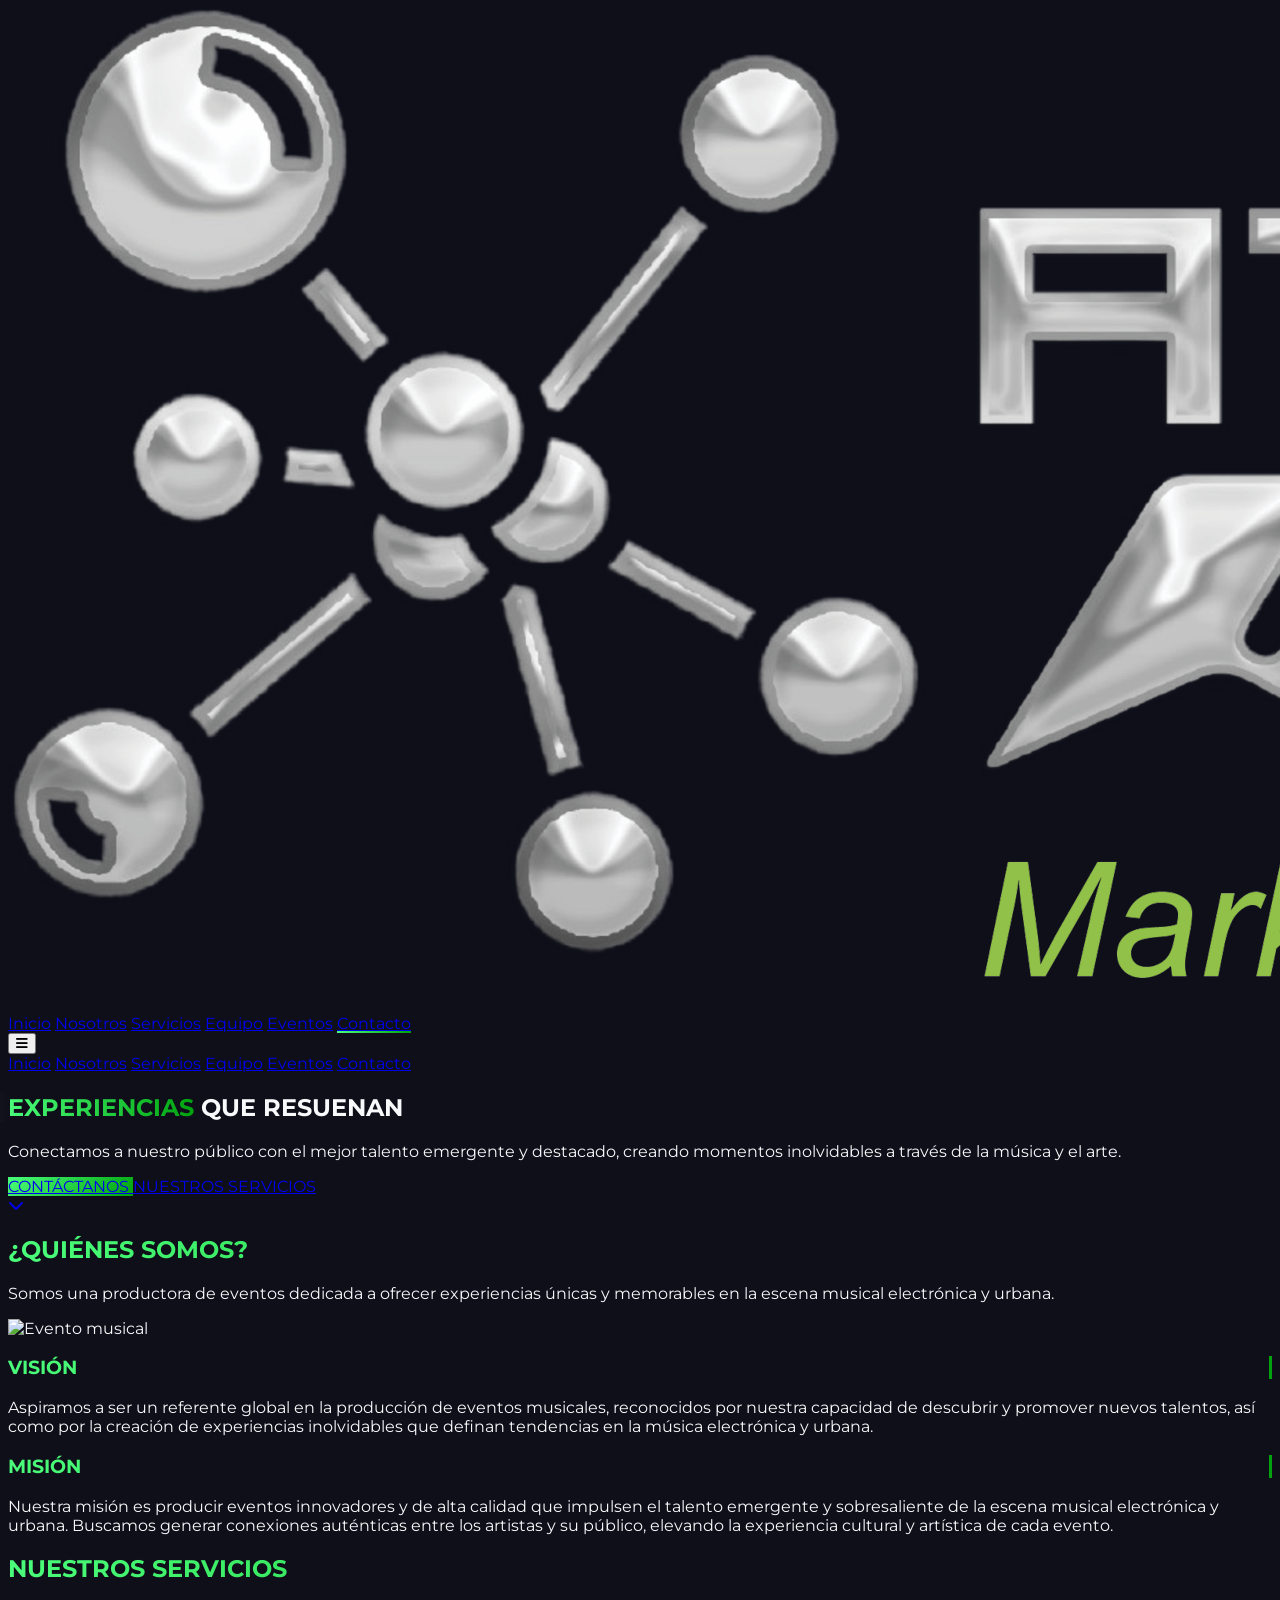
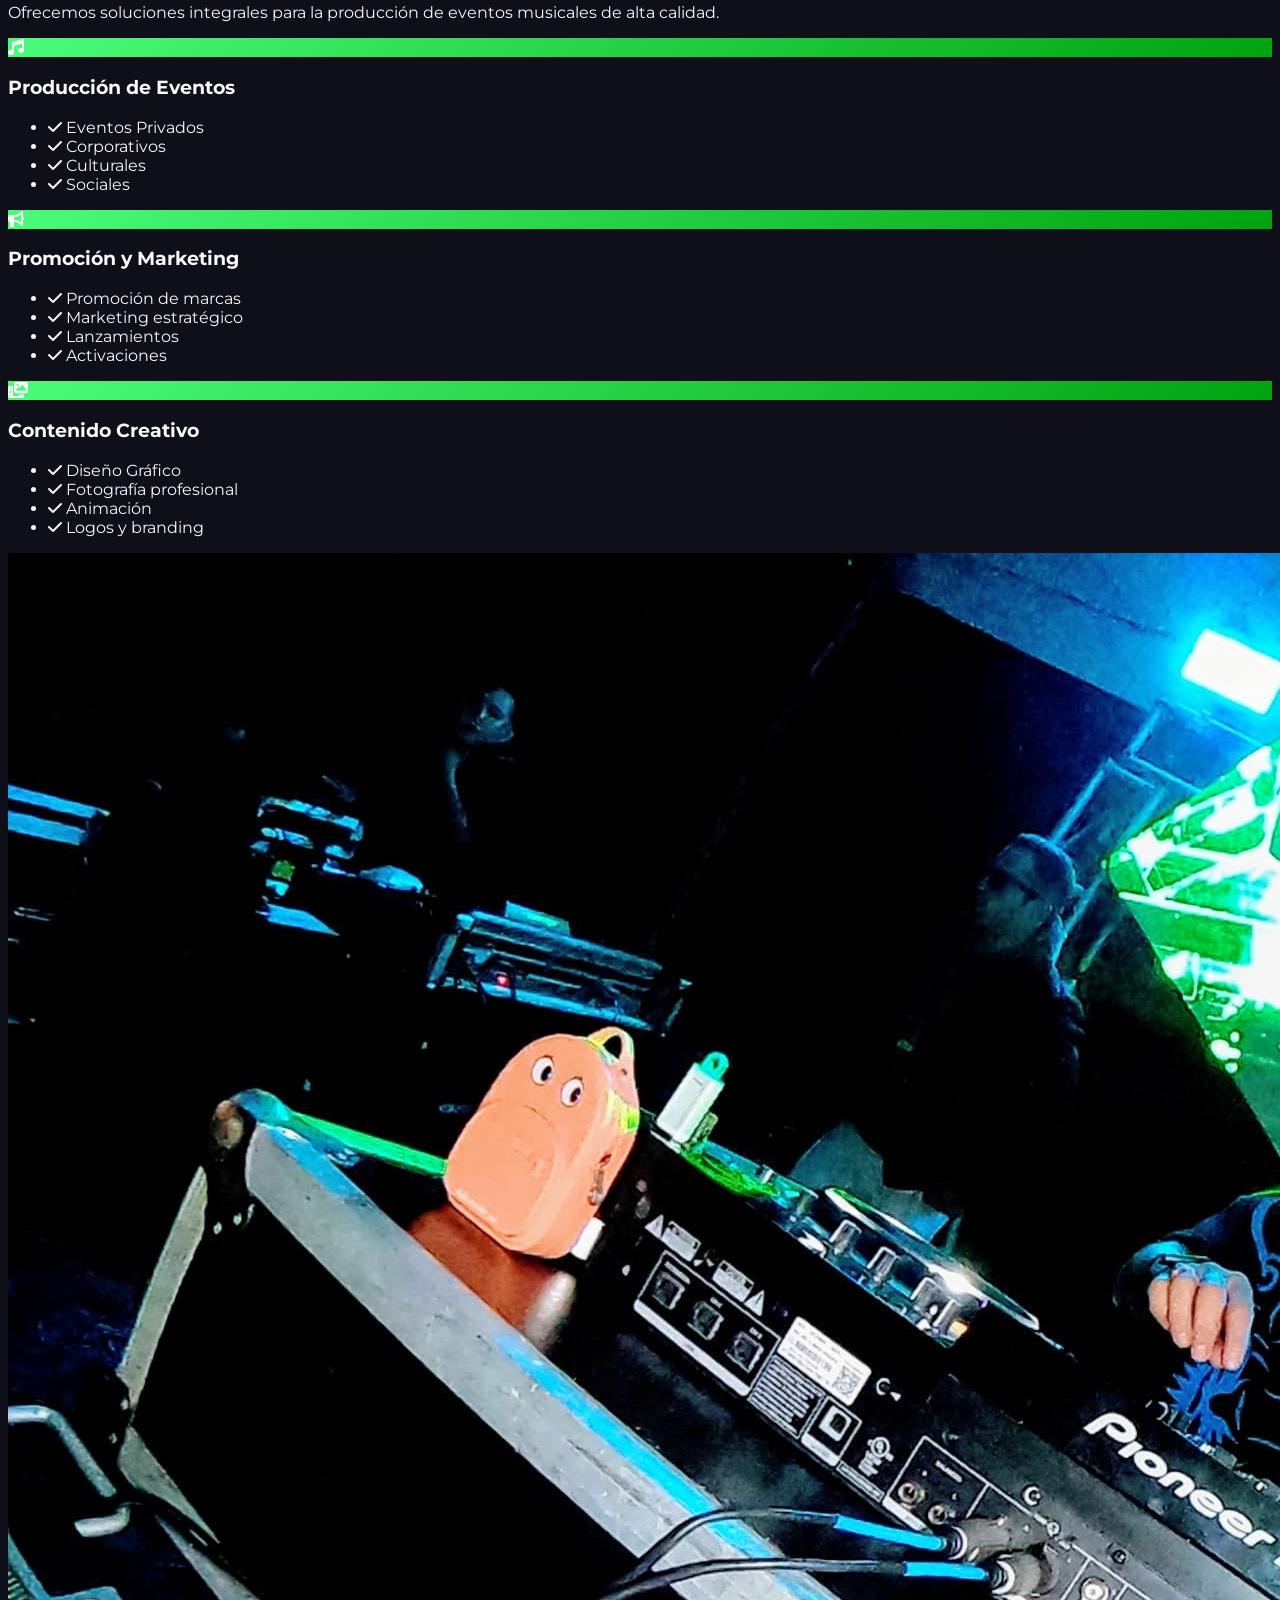
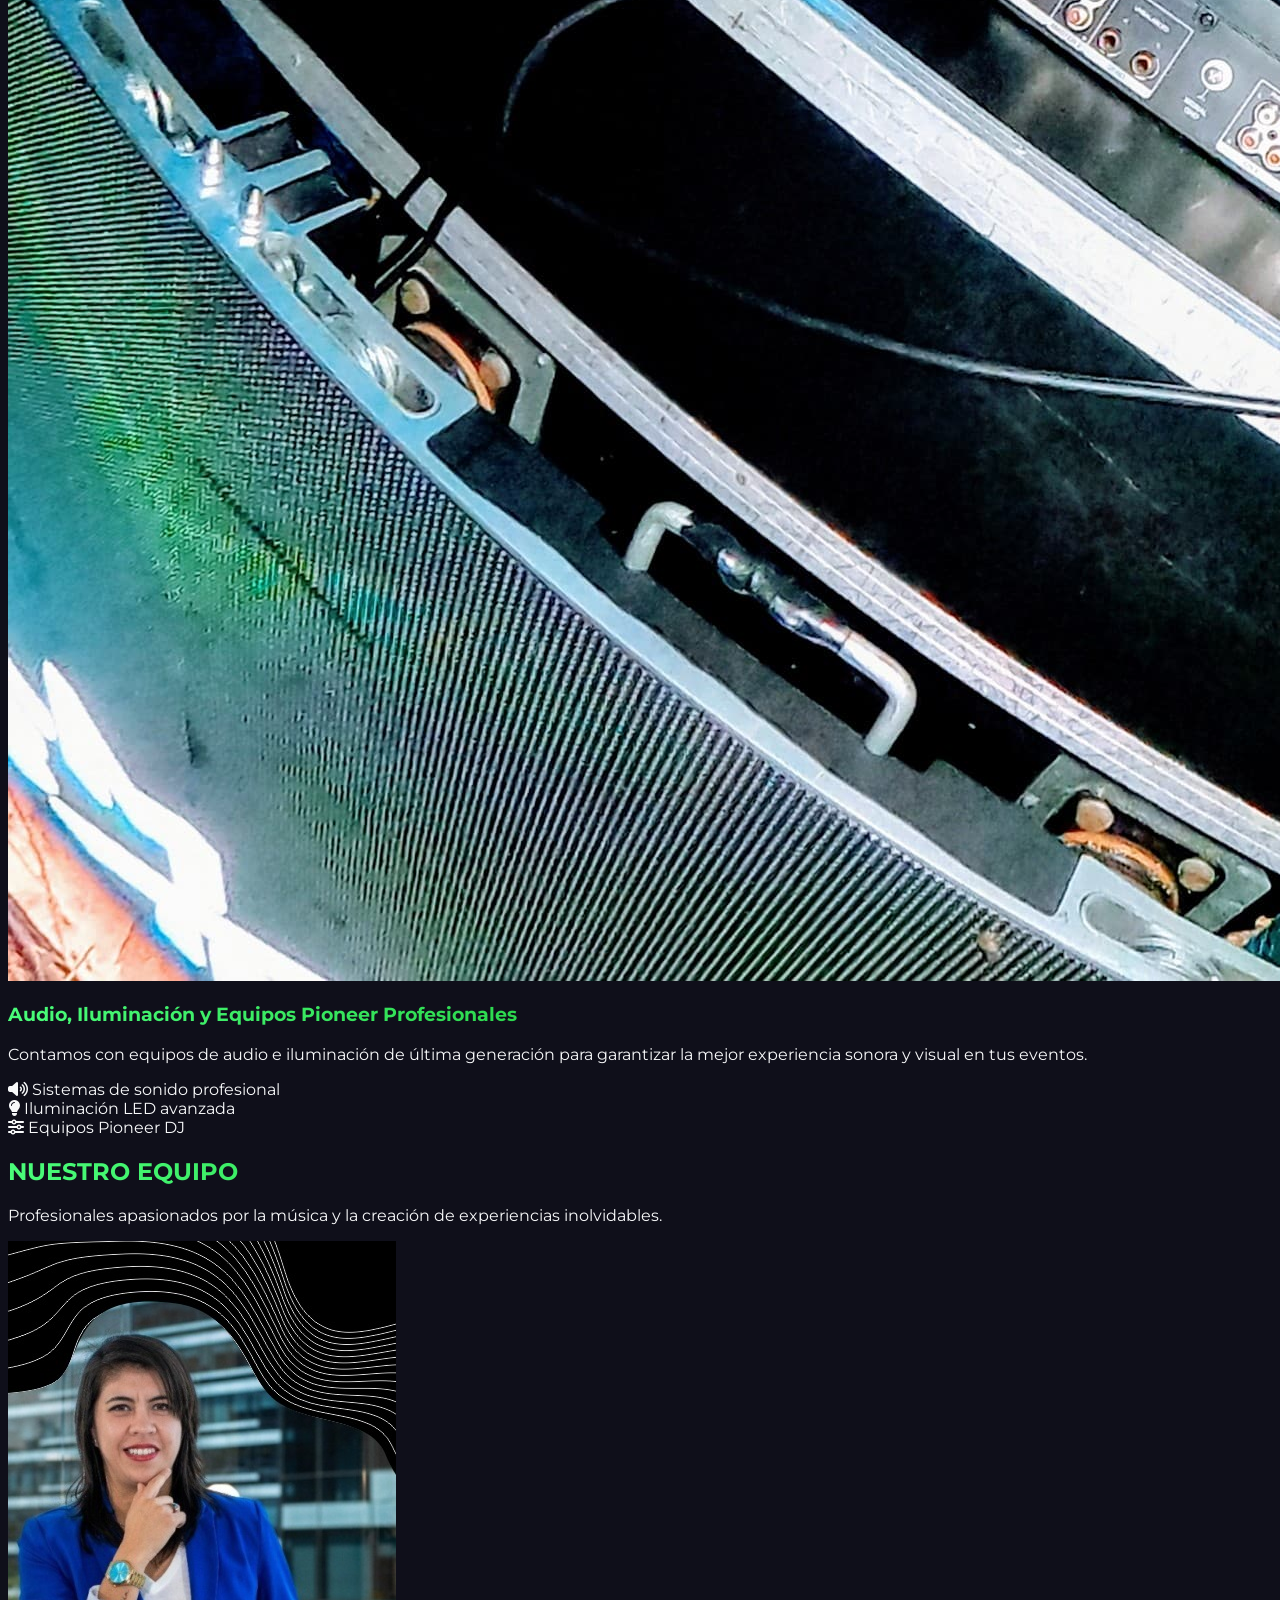
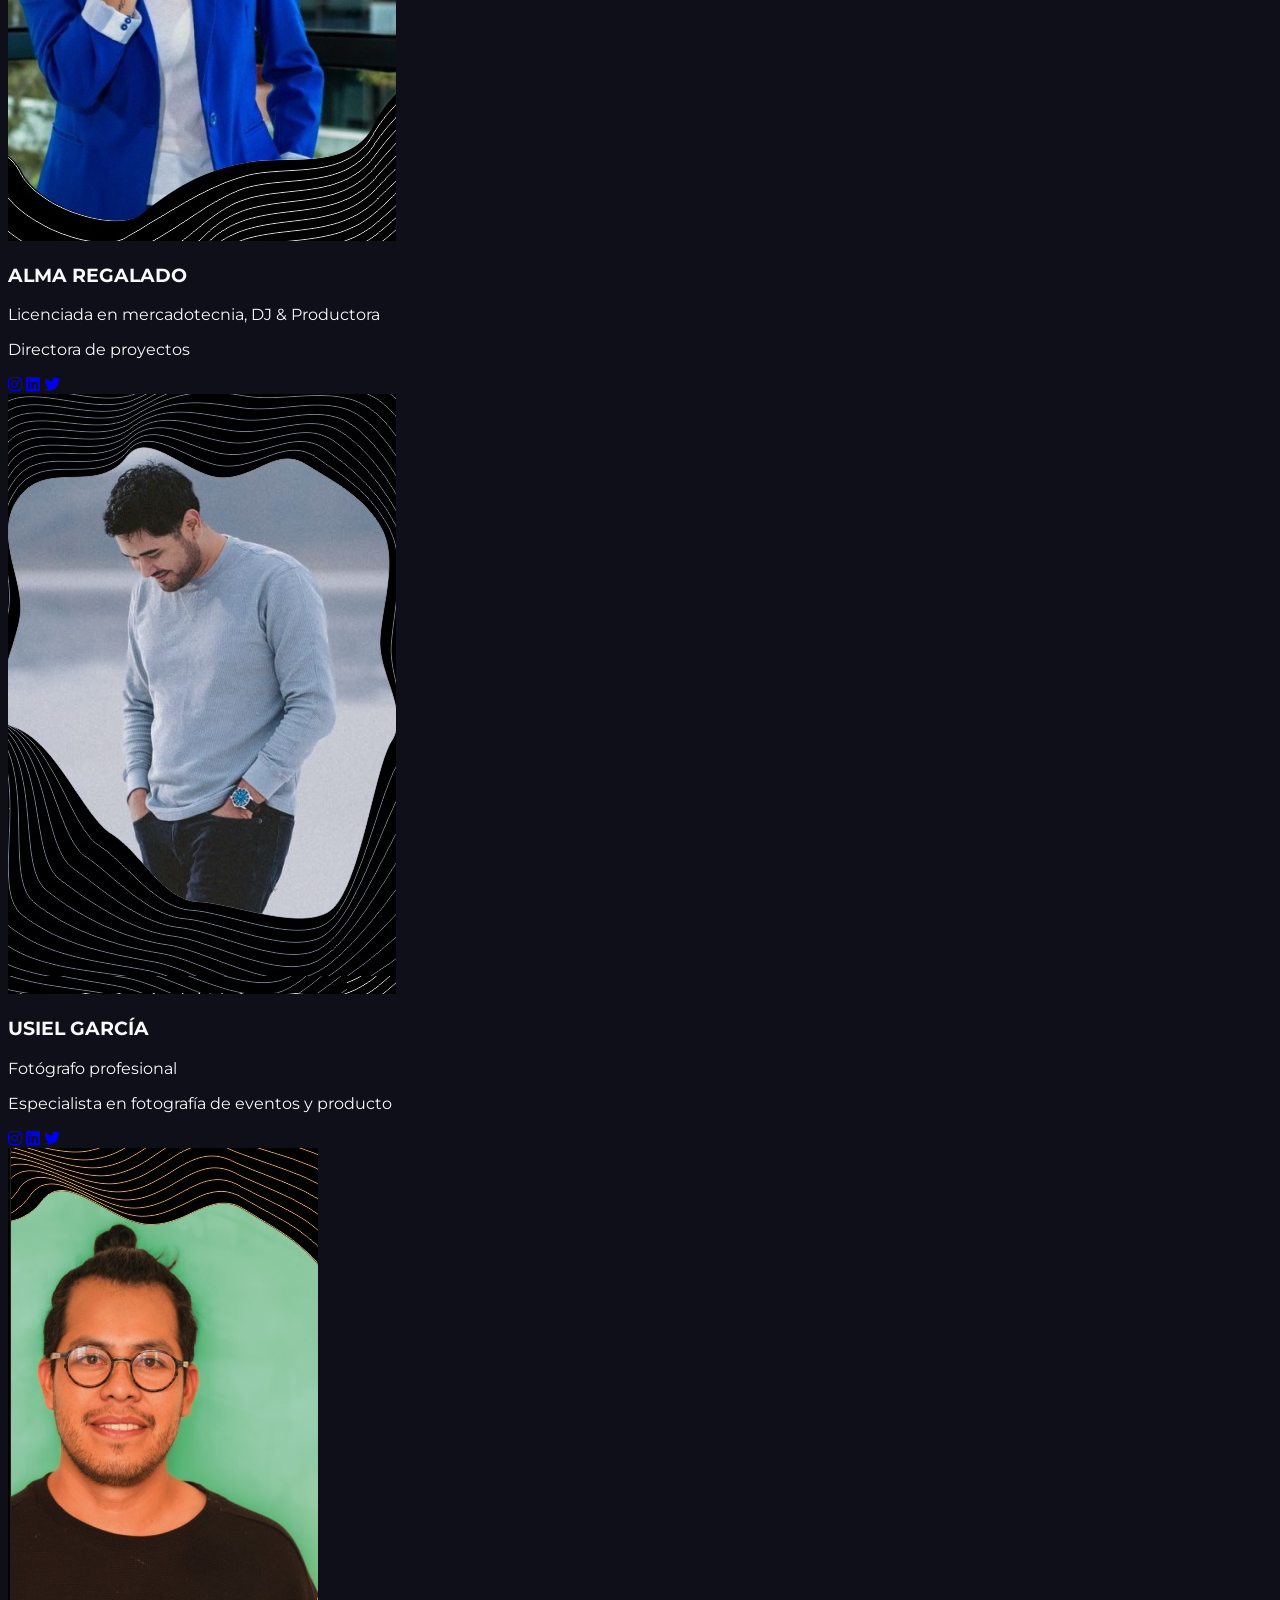
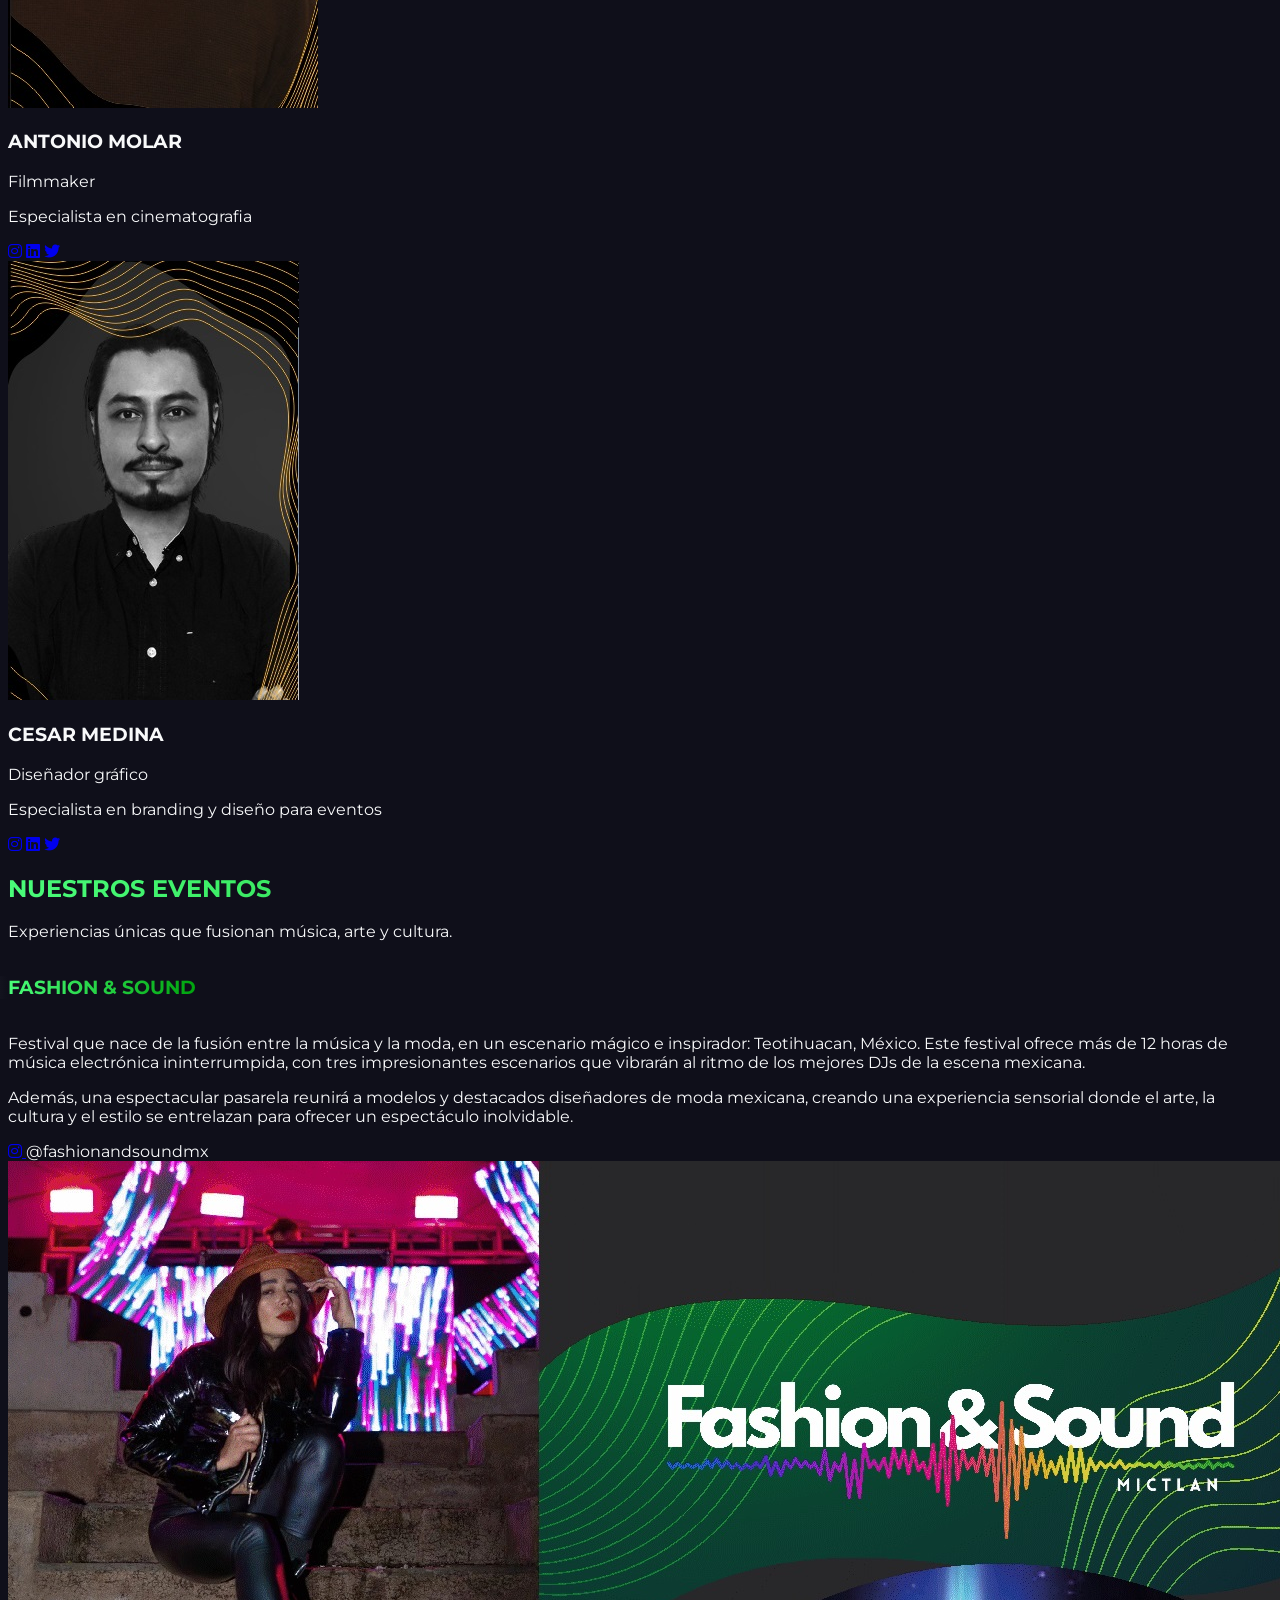
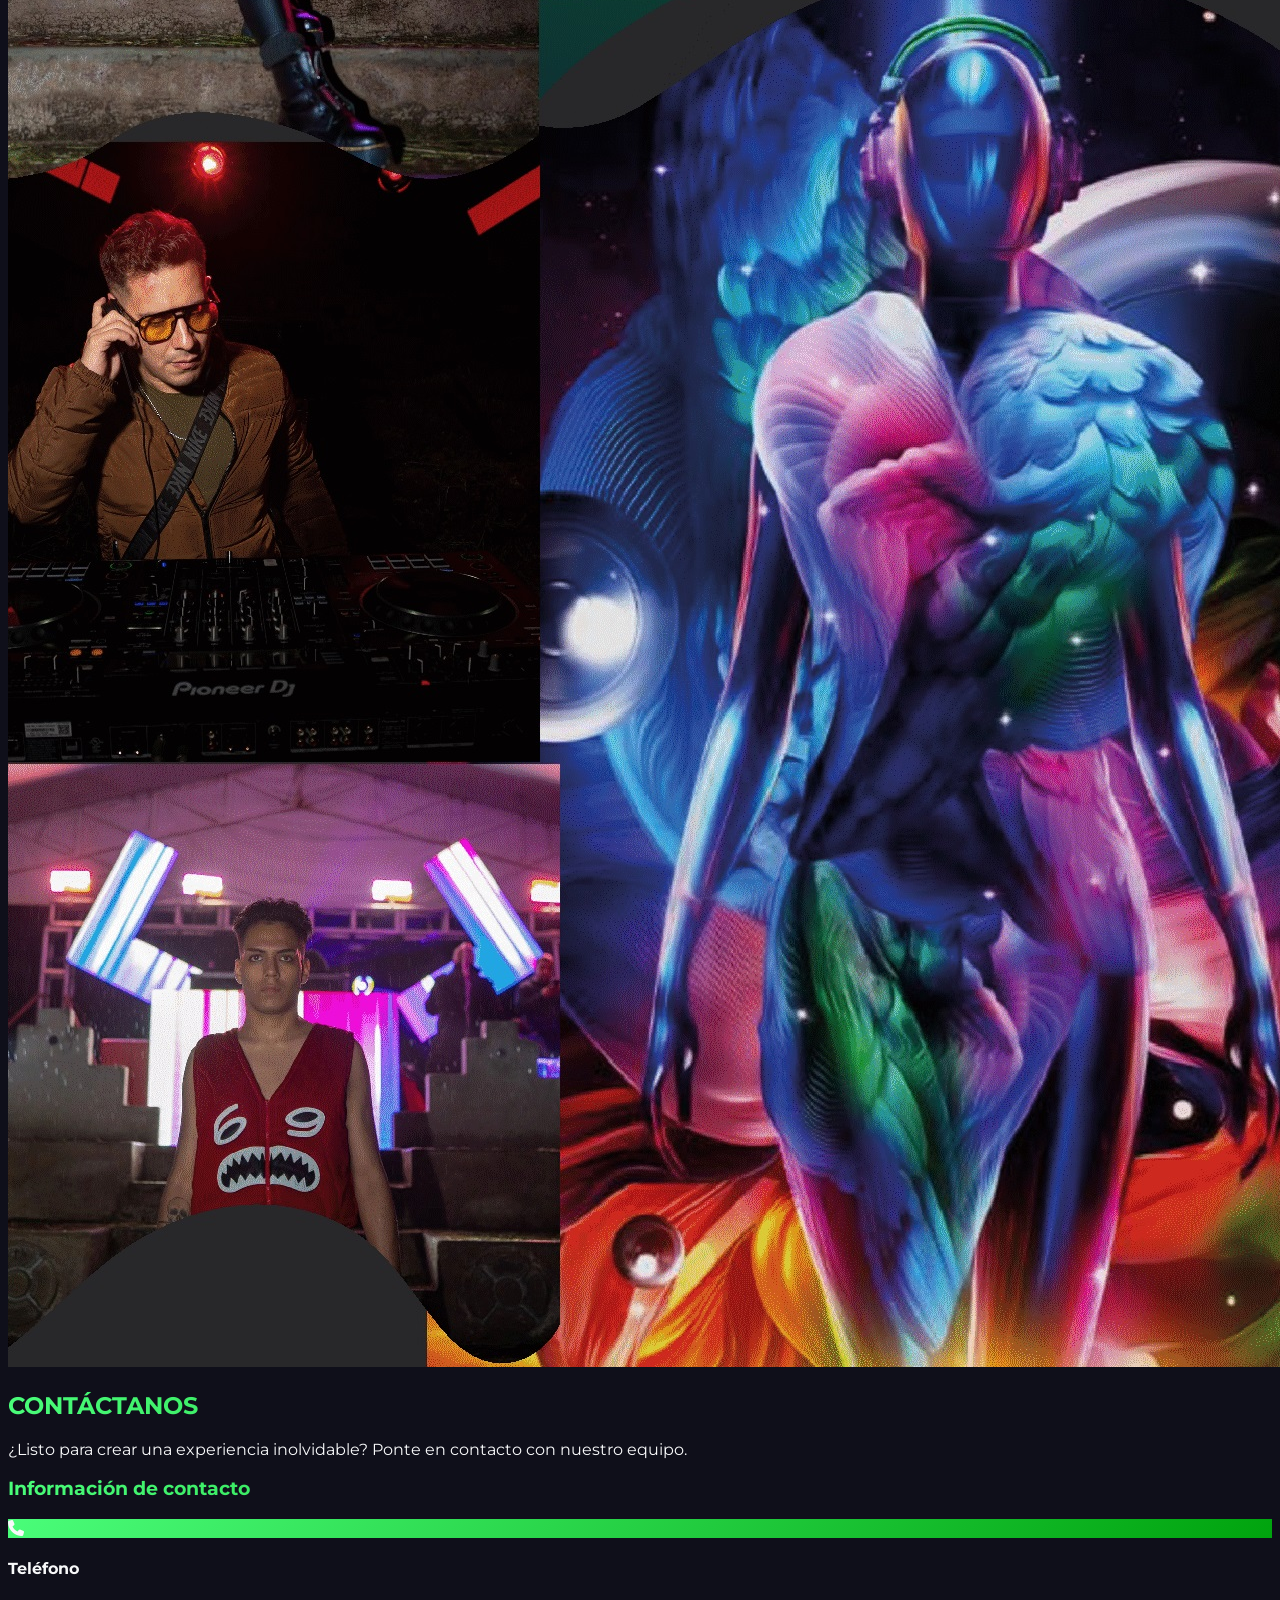
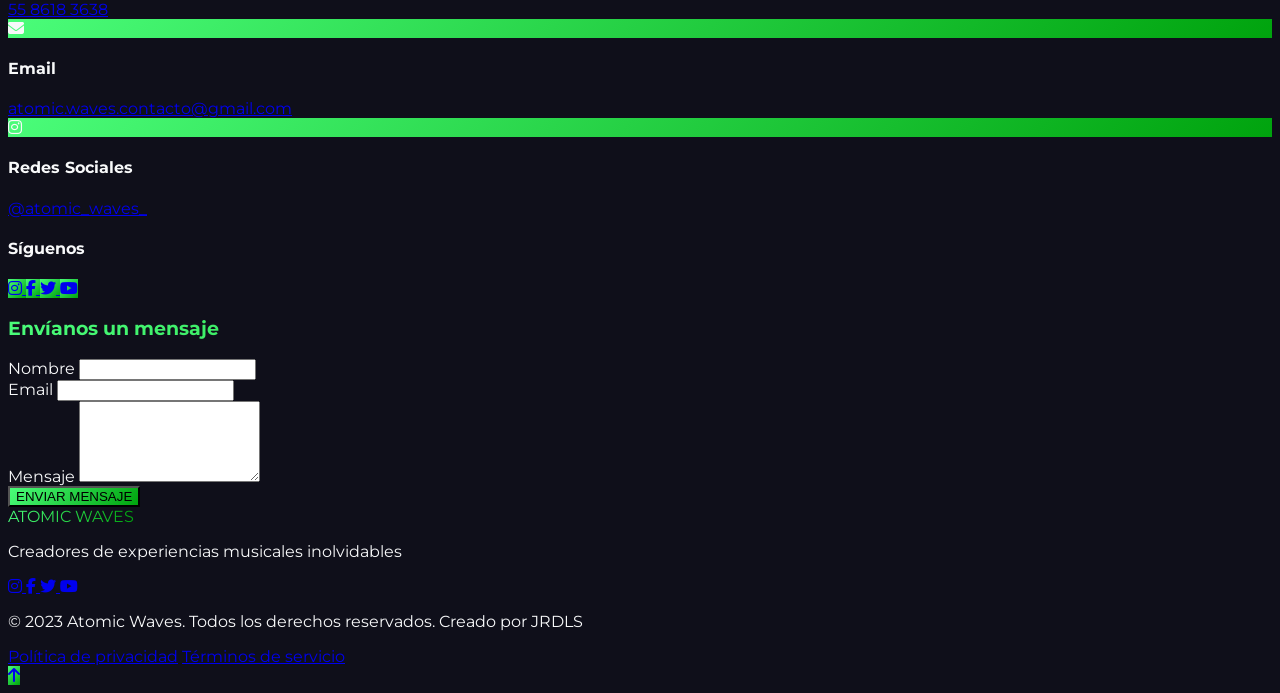
==== index.html @ 001fe9cb "Add files via upload" ====
<!DOCTYPE html>
<html lang="es">
<head>
    <meta charset="UTF-8">
    <meta name="viewport" content="width=device-width, initial-scale=1.0">
    <title>Atomic Waves | Productora de Eventos Musicales</title>
    <script src="https://cdn.tailwindcss.com"></script>
    <link rel="stylesheet" href="https://cdnjs.cloudflare.com/ajax/libs/font-awesome/6.4.0/css/all.min.css">
    <link rel="preconnect" href="https://fonts.googleapis.com">
    <link rel="preconnect" href="https://fonts.gstatic.com" crossorigin>
    <link href="https://fonts.googleapis.com/css2?family=Montserrat:wght@300;400;600;700;900&display=swap" rel="stylesheet">
    <style>
        :root {
            --primary: hwb(136 29% 1%);
            --secondary: hwb(125 0% 36%);
            --dark: #0f0f1a;
            --light: #f8f9fa;
        }
        
        body {
            font-family: 'Montserrat', sans-serif;
            background-color: var(--dark);
            color: var(--light);
            overflow-x: hidden;
        }
        
        .gradient-text {
            background: linear-gradient(90deg, var(--primary), var(--secondary));
            -webkit-background-clip: text;
            background-clip: text;
            color: transparent;
        }
        
        .gradient-bg {
            background: linear-gradient(135deg, var(--primary), var(--secondary));
        }
        
        .hero-section {
            background: linear-gradient(rgba(15, 15, 26, 0.7), rgba(15, 15, 26, 0.9)), url('fondo.jpg');
            background-size: cover;
            background-position: center;
            background-attachment: fixed;
        }
        
        .card-hover {
            transition: all 0.3s ease;
        }
        
        .card-hover:hover {
            transform: translateY(-10px);
            box-shadow: 0 20px 25px -5px rgba(0, 0, 0, 0.1), 0 10px 10px -5px rgba(0, 0, 0, 0.04);
        }
        
        .team-card:hover .team-overlay {
            opacity: 1;
            transform: translateY(0);
        }
        
        .team-overlay {
            transition: all 0.3s ease;
            opacity: 0;
            transform: translateY(20px);
        }
        
        .pulse {
            animation: pulse 2s infinite;
        }
        
        @keyframes pulse {
            0% {
                box-shadow: 0 0 0 0 #43ee79b3;
            }
            70% {
                box-shadow: 0 0 0 15px rgba(108, 43, 227, 0);
            }
            100% {
                box-shadow: 0 0 0 0 rgba(108, 43, 227, 0);
            }
        }
        
        .wave {
            animation: wave 3s ease-in-out infinite;
        }
        
        @keyframes wave {
            0%, 100% {
                transform: translateY(0);
            }
            50% {
                transform: translateY(-20px);
            }
        }
        
        /* New Animations */
        .text-shimmer {
            position: relative;
            display: inline-block;
        }
        
        .text-shimmer::after {
            content: '';
            position: absolute;
            top: 0;
            left: 0;
            right: 0;
            bottom: 0;
            background: linear-gradient(90deg, transparent, rgba(255,255,255,0.2), transparent);
            transform: translateX(-100%);
            animation: shimmer 2s infinite;
        }
        
        @keyframes shimmer {
            100% {
                transform: translateX(100%);
            }
        }
        
        .float {
            animation: float 6s ease-in-out infinite;
        }
        
        @keyframes float {
            0%, 100% {
                transform: translateY(0);
            }
            50% {
                transform: translateY(-20px);
            }
        }
        
        .rotate {
            animation: rotate 20s linear infinite;
        }
        
        @keyframes rotate {
            100% {
                transform: rotate(360deg);
            }
        }
        
        .scale-in {
            animation: scaleIn 1s ease-out;
        }
        
        @keyframes scaleIn {
            0% {
                transform: scale(0.8);
                opacity: 0;
            }
            100% {
                transform: scale(1);
                opacity: 1;
            }
        }
        
        .typing {
            overflow: hidden;
            white-space: nowrap;
            border-right: 3px solid var(--secondary);
            animation: typing 3.5s steps(40, end), blink-caret 0.75s step-end infinite;
        }
        
        @keyframes typing {
            from { width: 0 }
            to { width: 100% }
        }
        
        @keyframes blink-caret {
            from, to { border-color: transparent }
            50% { border-color: var(--secondary) }
        }
        
        .fade-in-up {
            animation: fadeInUp 1s ease-out;
        }
        
        @keyframes fadeInUp {
            from {
                opacity: 0;
                transform: translateY(30px);
            }
            to {
                opacity: 1;
                transform: translateY(0);
            }
        }
        
        .fade-in-down {
            animation: fadeInDown 1s ease-out;
        }
        
        @keyframes fadeInDown {
            from {
                opacity: 0;
                transform: translateY(-30px);
            }
            to {
                opacity: 1;
                transform: translateY(0);
            }
        }
        
        .fade-in-left {
            animation: fadeInLeft 1s ease-out;
        }
        
        @keyframes fadeInLeft {
            from {
                opacity: 0;
                transform: translateX(-50px);
            }
            to {
                opacity: 1;
                transform: translateX(0);
            }
        }
        
        .fade-in-right {
            animation: fadeInRight 1s ease-out;
        }
        
        @keyframes fadeInRight {
            from {
                opacity: 0;
                transform: translateX(50px);
            }
            to {
                opacity: 1;
                transform: translateX(0);
            }
        }
        
        .menu-item {
            position: relative;
        }
        
        .menu-item::after {
            content: '';
            position: absolute;
            width: 0;
            height: 2px;
            bottom: 0;
            left: 0;
            background: linear-gradient(90deg, var(--primary), var(--secondary));
            transition: width 0.3s ease;
        }
        
        .menu-item:hover::after {
            width: 100%;
        }
        
        .menu-item.active::after {
            width: 100%;
        }
        
        .glow {
            animation: glow 2s ease-in-out infinite alternate;
        }
        
        @keyframes glow {
            from {
                text-shadow: 0 0 5px #13a32e80, 0 0 10px #2be33a80;
            }
            to {
                text-shadow: 0 0 10px #0d960acc, 0 0 20px #22c85ccc, 0 0 30px hsla(117, 83%, 62%, 0.5);
            }
        }
        
        .bounce {
            animation: bounce 2s infinite;
        }
        
        @keyframes bounce {
            0%, 20%, 50%, 80%, 100% {
                transform: translateY(0);
            }
            40% {
                transform: translateY(-20px);
            }
            60% {
                transform: translateY(-10px);
            }
        }
    </style>
</head>
<body class="antialiased">
    <!-- Navigation -->
    <nav class="fixed w-full z-50 bg-black bg-opacity-90 backdrop-blur-md">
        <div class="max-w-7xl mx-auto px-4 sm:px-6 lg:px-8">
            <div class="flex justify-between h-20 items-center">
                <div class="flex-shrink-0 flex items-center">
                    <img src="logo.png" alt="ATOMIC WAVES" class="h-12 sm:h-16 md:h-18 lg:h-20">
                </div>
                <div class="hidden md:block">
                    <div class="ml-10 flex items-baseline space-x-8">
                        <a href="#inicio" class="menu-item text-white px-3 py-2 rounded-md text-sm font-medium transition duration-300" data-section="inicio">Inicio</a>
                        <a href="#nosotros" class="menu-item text-white px-3 py-2 rounded-md text-sm font-medium transition duration-300" data-section="nosotros">Nosotros</a>
                        <a href="#servicios" class="menu-item text-white px-3 py-2 rounded-md text-sm font-medium transition duration-300" data-section="servicios">Servicios</a>
                        <a href="#equipo" class="menu-item text-white px-3 py-2 rounded-md text-sm font-medium transition duration-300" data-section="equipo">Equipo</a>
                        <a href="#eventos" class="menu-item text-white px-3 py-2 rounded-md text-sm font-medium transition duration-300" data-section="eventos">Eventos</a>
                        <a href="#contacto" class="menu-item text-white px-3 py-2 rounded-md text-sm font-medium transition duration-300" data-section="contacto">Contacto</a>
                    </div>
                </div>
                <div class="md:hidden">
                    <button class="text-white focus:outline-none" id="mobile-menu-button">
                        <i class="fas fa-bars text-xl"></i>
                    </button>
                </div>
            </div>
            <div class="hidden md:hidden" id="mobile-menu">
                <div class="ml-10 flex flex-col items-baseline space-y-4">
                    <a href="#inicio" class="menu-item text-white px-3 py-2 rounded-md text-sm font-medium transition duration-300" data-section="inicio">Inicio</a>
                    <a href="#nosotros" class="menu-item text-white px-3 py-2 rounded-md text-sm font-medium transition duration-300" data-section="nosotros">Nosotros</a>
                    <a href="#servicios" class="menu-item text-white px-3 py-2 rounded-md text-sm font-medium transition duration-300" data-section="servicios">Servicios</a>
                    <a href="#equipo" class="menu-item text-white px-3 py-2 rounded-md text-sm font-medium transition duration-300" data-section="equipo">Equipo</a>
                    <a href="#eventos" class="menu-item text-white px-3 py-2 rounded-md text-sm font-medium transition duration-300" data-section="eventos">Eventos</a>
                    <a href="#contacto" class="menu-item text-white px-3 py-2 rounded-md text-sm font-medium transition duration-300" data-section="contacto">Contacto</a>
                </div>
            </div>
        </div>
    </nav>

    <!-- Hero Section -->
    <section id="inicio" class="hero-section min-h-screen flex items-center justify-center relative overflow-hidden">
        <div class="absolute inset-0 bg-black opacity-50"></div>
        <div class="max-w-7xl mx-auto px-4 sm:px-6 lg:px-8 relative z-10 text-center py-32">
            <h1 class="text-5xl md:text-7xl font-bold mb-6 fade-in-down">
                <span class="gradient-text text-shimmer">EXPERIENCIAS</span> <span class="text-white bounce">QUE RESUENAN</span>
            </h1>
            <p class="text-xl md:text-2xl text-gray-300 mb-10 max-w-3xl mx-auto fade-in-up">
                Conectamos a nuestro público con el mejor talento emergente y destacado, creando momentos inolvidables a través de la música y el arte.
            </p>
            <div class="flex flex-col sm:flex-row justify-center gap-4">
                <a href="#contacto" class="px-8 py-4 gradient-bg text-white font-bold rounded-full hover:opacity-90 transition duration-300 transform hover:scale-105 pulse">
                    CONTÁCTANOS
                </a>
                <a href="#servicios" class="px-8 py-4 bg-transparent border-2 border-white text-white font-bold rounded-full hover:bg-white hover:text-black transition duration-300 transform hover:scale-105">
                    NUESTROS SERVICIOS
                </a>
            </div>
        </div>
        <div class="absolute bottom-10 left-0 right-0 flex justify-center">
            <a href="#nosotros" class="text-white animate-bounce">
                <i class="fas fa-chevron-down text-2xl"></i>
            </a>
        </div>
    </section>

    <!-- About Section -->
    <section id="nosotros" class="py-20 bg-black">
        <div class="max-w-7xl mx-auto px-4 sm:px-6 lg:px-8">
            <div class="text-center mb-16">
                <h2 class="text-4xl font-bold mb-4 gradient-text fade-in-down">¿QUIÉNES SOMOS?</h2>
                <div class="w-24 h-1 gradient-bg mx-auto mb-6 fade-in-up"></div>
                <p class="text-gray-300 max-w-3xl mx-auto fade-in-up">
                    Somos una productora de eventos dedicada a ofrecer experiencias únicas y memorables en la escena musical electrónica y urbana.
                </p>
            </div>
            
            <div class="grid md:grid-cols-2 gap-12 items-center">
                <div class="relative fade-in-left">
                    <div class="absolute -inset-4 gradient-bg rounded-xl opacity-20 blur"></div>
                    <div class="relative bg-gray-900 rounded-xl overflow-hidden">
                        <img src="https://images.unsplash.com/photo-1492684223066-81342ee5ff30?ixlib=rb-4.0.3&ixid=M3wxMjA3fDB8MHxwaG90by1wYWdlfHx8fGVufDB8fHx8fA%3D%3D&auto=format&fit=crop&w=2070&q=80" alt="Evento musical" class="w-full h-full object-cover">
                    </div>
                </div>
                
                <div class="fade-in-right">
                    <div class="mb-8">
                        <h3 class="text-2xl font-bold mb-4 gradient-text inline-block typing">VISIÓN</h3>
                        <p class="text-gray-300">
                            Aspiramos a ser un referente global en la producción de eventos musicales, reconocidos por nuestra capacidad de descubrir y promover nuevos talentos, así como por la creación de experiencias inolvidables que definan tendencias en la música electrónica y urbana.
                        </p>
                    </div>
                    
                    <div>
                        <h3 class="text-2xl font-bold mb-4 gradient-text inline-block typing">MISIÓN</h3>
                        <p class="text-gray-300">
                            Nuestra misión es producir eventos innovadores y de alta calidad que impulsen el talento emergente y sobresaliente de la escena musical electrónica y urbana. Buscamos generar conexiones auténticas entre los artistas y su público, elevando la experiencia cultural y artística de cada evento.
                        </p>
                    </div>
                </div>
            </div>
        </div>
    </section>

    <!-- Services Section -->
    <section id="servicios" class="py-20 bg-gray-900">
        <div class="max-w-7xl mx-auto px-4 sm:px-6 lg:px-8">
            <div class="text-center mb-16">
                <h2 class="text-4xl font-bold mb-4 gradient-text fade-in-down">NUESTROS SERVICIOS</h2>
                <div class="w-24 h-1 gradient-bg mx-auto mb-6 fade-in-up"></div>
                <p class="text-gray-300 max-w-3xl mx-auto fade-in-up">
                    Ofrecemos soluciones integrales para la producción de eventos musicales de alta calidad.
                </p>
            </div>
            
            <div class="grid md:grid-cols-3 gap-8">
                <!-- Service 1 -->
                <div class="bg-gray-800 rounded-xl p-8 card-hover fade-in-left">
                    <div class="w-16 h-16 gradient-bg rounded-full flex items-center justify-center mb-6 mx-auto rotate">
                        <i class="fas fa-music text-white text-2xl"></i>
                    </div>
                    <h3 class="text-xl font-bold mb-4 text-white text-center">Producción de Eventos</h3>
                    <ul class="text-gray-300 space-y-2">
                        <li class="flex items-start">
                            <i class="fas fa-check text-green-400 mt-1 mr-2 bounce"></i>
                            <span>Eventos Privados</span>
                        </li>
                        <li class="flex items-start">
                            <i class="fas fa-check text-green-400 mt-1 mr-2 bounce"></i>
                            <span>Corporativos</span>
                        </li>
                        <li class="flex items-start">
                            <i class="fas fa-check text-green-400 mt-1 mr-2 bounce"></i>
                            <span>Culturales</span>
                        </li>
                        <li class="flex items-start">
                            <i class="fas fa-check text-green-400 mt-1 mr-2 bounce"></i>
                            <span>Sociales</span>
                        </li>
                    </ul>
                </div>
                
                <!-- Service 2 -->
                <div class="bg-gray-800 rounded-xl p-8 card-hover fade-in-up">
                    <div class="w-16 h-16 gradient-bg rounded-full flex items-center justify-center mb-6 mx-auto rotate">
                        <i class="fas fa-bullhorn text-white text-2xl"></i>
                    </div>
                    <h3 class="text-xl font-bold mb-4 text-white text-center">Promoción y Marketing</h3>
                    <ul class="text-gray-300 space-y-2">
                        <li class="flex items-start">
                            <i class="fas fa-check text-green-400 mt-1 mr-2 bounce"></i>
                            <span>Promoción de marcas</span>
                        </li>
                        <li class="flex items-start">
                            <i class="fas fa-check text-green-400 mt-1 mr-2 bounce"></i>
                            <span>Marketing estratégico</span>
                        </li>
                        <li class="flex items-start">
                            <i class="fas fa-check text-green-400 mt-1 mr-2 bounce"></i>
                            <span>Lanzamientos</span>
                        </li>
                        <li class="flex items-start">
                            <i class="fas fa-check text-green-400 mt-1 mr-2 bounce"></i>
                            <span>Activaciones</span>
                        </li>
                    </ul>
                </div>
                
                <!-- Service 3 -->
                <div class="bg-gray-800 rounded-xl p-8 card-hover fade-in-right">
                    <div class="w-16 h-16 gradient-bg rounded-full flex items-center justify-center mb-6 mx-auto rotate">
                        <i class="fas fa-photo-film text-white text-2xl"></i>
                    </div>
                    <h3 class="text-xl font-bold mb-4 text-white text-center">Contenido Creativo</h3>
                    <ul class="text-gray-300 space-y-2">
                        <li class="flex items-start">
                            <i class="fas fa-check text-green-400 mt-1 mr-2 bounce"></i>
                            <span>Diseño Gráfico</span>
                        </li>
                        <li class="flex items-start">
                            <i class="fas fa-check text-green-400 mt-1 mr-2 bounce"></i>
                            <span>Fotografía profesional</span>
                        </li>
                        <li class="flex items-start">
                            <i class="fas fa-check text-green-400 mt-1 mr-2 bounce"></i>
                            <span>Animación</span>
                        </li>
                        <li class="flex items-start">
                            <i class="fas fa-check text-green-400 mt-1 mr-2 bounce"></i>
                            <span>Logos y branding</span>
                        </li>
                    </ul>
                </div>
            </div>
            
            <div class="mt-16 bg-gray-800 rounded-xl p-8 card-hover scale-in">
                <div class="flex flex-col md:flex-row items-center">
                    <div class="md:w-1/3 mb-6 md:mb-0 flex justify-center">
                        <div class="relative wave">
                            <img src="Audio.jpg" alt="Equipo Pioneer" class="w-64 h-64 object-cover rounded-full border-4 border-green-500">
                        </div>
                    </div>
                    <div class="md:w-2/3 md:pl-12 text-center md:text-left">
                        <h3 class="text-2xl font-bold mb-4 gradient-text">Audio, Iluminación y Equipos Pioneer Profesionales</h3>
                        <p class="text-gray-300 mb-6">
                            Contamos con equipos de audio e iluminación de última generación para garantizar la mejor experiencia sonora y visual en tus eventos.
                        </p>
                        <div class="flex flex-wrap justify-center md:justify-start gap-4">
                            <div class="flex items-center">
                                <i class="fas fa-volume-high text-green-400 mr-2 bounce"></i>
                                <span class="text-gray-300">Sistemas de sonido profesional</span>
                            </div>
                            <div class="flex items-center">
                                <i class="fas fa-lightbulb text-green-400 mr-2 bounce"></i>
                                <span class="text-gray-300">Iluminación LED avanzada</span>
                            </div>
                            <div class="flex items-center">
                                <i class="fas fa-sliders text-green-400 mr-2 bounce"></i>
                                <span class="text-gray-300">Equipos Pioneer DJ</span>
                            </div>
                        </div>
                    </div>
                </div>
            </div>
        </div>
    </section>

    <!-- Team Section -->
    <section id="equipo" class="py-20 bg-black">
        <div class="max-w-7xl mx-auto px-4 sm:px-6 lg:px-8">
            <div class="text-center mb-16">
                <h2 class="text-4xl font-bold mb-4 gradient-text fade-in-down">NUESTRO EQUIPO</h2>
                <div class="w-24 h-1 gradient-bg mx-auto mb-6 fade-in-up"></div>
                <p class="text-gray-300 max-w-3xl mx-auto fade-in-up">
                    Profesionales apasionados por la música y la creación de experiencias inolvidables.
                </p>
            </div>
            
            <div class="grid md:grid-cols-4 gap-8">

                <!-- Team Member 1 -->
                <div class="relative group fade-in-left">
                    <div class="overflow-hidden rounded-xl relative">
                        <img src="alma.jpg" alt="Alma Regalado" class="w-full h-96 object-cover transition duration-500 group-hover:scale-110">
                        <div class="absolute inset-0 bg-gradient-to-t from-black to-transparent opacity-80"></div>
                        <div class="absolute inset-0 flex flex-col justify-end p-6">
                            <h3 class="text-2xl font-bold text-white">ALMA REGALADO</h3>
                            <p class="text-green-300 mb-2">Licenciada en mercadotecnia, DJ & Productora</p>
                            <p class="text-gray-300">Directora de proyectos</p>
                            <div class="flex mt-4 space-x-4">
                                <a href="https://www.facebook.com/djane.soul" class="text-white hover:text-green-300 bounce"><i class="fab fa-instagram"></i></a>
                                <a href="#" class="text-white hover:text-green-300 bounce"><i class="fab fa-linkedin"></i></a>
                                <a href="#" class="text-white hover:text-green-300 bounce"><i class="fab fa-twitter"></i></a>
                            </div>
                        </div>
                    </div>
                </div>
                
                <!-- Team Member 2 -->
                <div class="relative group fade-in-up">
                    <div class="overflow-hidden rounded-xl relative">
                        <img src="usiel.jpg" alt="Usiel García" class="w-full h-96 object-cover transition duration-500 group-hover:scale-110">
                        <div class="absolute inset-0 bg-gradient-to-t from-black to-transparent opacity-80"></div>
                        <div class="absolute inset-0 flex flex-col justify-end p-6">
                            <h3 class="text-2xl font-bold text-white">USIEL GARCÍA</h3>
                            <p class="text-green-300 mb-2">Fotógrafo profesional</p>
                            <p class="text-gray-300">Especialista en fotografía de eventos y producto</p>
                            <div class="flex mt-4 space-x-4">
                                <a href="#" class="text-white hover:text-green-300 bounce"><i class="fab fa-instagram"></i></a>
                                <a href="#" class="text-white hover:text-green-300 bounce"><i class="fab fa-linkedin"></i></a>
                                <a href="#" class="text-white hover:text-green-300 bounce"><i class="fab fa-twitter"></i></a>
                            </div>
                        </div>
                    </div>
                </div>

                <!-- Team Member 3 -->
                <div class="relative group fade-in-up">
                    <div class="overflow-hidden rounded-xl relative">
                        <img src="antonio.jpg" alt="Usiel García" class="w-full h-96 object-cover transition duration-500 group-hover:scale-110">
                        <div class="absolute inset-0 bg-gradient-to-t from-black to-transparent opacity-80"></div>
                        <div class="absolute inset-0 flex flex-col justify-end p-6">
                            <h3 class="text-2xl font-bold text-white">ANTONIO MOLAR</h3>
                            <p class="text-green-300 mb-2">Filmmaker</p>
                            <p class="text-gray-300">Especialista en cinematografia</p>
                            <div class="flex mt-4 space-x-4">
                                <a href="#" class="text-white hover:text-green-300 bounce"><i class="fab fa-instagram"></i></a>
                                <a href="#" class="text-white hover:text-green-300 bounce"><i class="fab fa-linkedin"></i></a>
                                <a href="#" class="text-white hover:text-green-300 bounce"><i class="fab fa-twitter"></i></a>
                            </div>
                        </div>
                    </div>
                </div>

                <!-- Team Member 4 -->
                <div class="relative group fade-in-right">
                    <div class="overflow-hidden rounded-xl relative">
                        <img src="cesar.jpg" alt="Cesar Medina" class="w-full h-96 object-cover transition duration-500 group-hover:scale-110">
                        <div class="absolute inset-0 bg-gradient-to-t from-black to-transparent opacity-80"></div>
                        <div class="absolute inset-0 flex flex-col justify-end p-6">
                            <h3 class="text-2xl font-bold text-white">CESAR MEDINA</h3>
                            <p class="text-green-300 mb-2">Diseñador gráfico</p>
                            <p class="text-gray-300">Especialista en branding y diseño para eventos</p>
                            <div class="flex mt-4 space-x-4">
                                <a href="#" class="text-white hover:text-green-300 bounce"><i class="fab fa-instagram"></i></a>
                                <a href="#" class="text-white hover:text-green-300 bounce"><i class="fab fa-linkedin"></i></a>
                                <a href="#" class="text-white hover:text-green-300 bounce"><i class="fab fa-twitter"></i></a>
                            </div>
                        </div>
                    </div>
                </div>
            </div>
        </div>
    </section>

    <!-- Events Section -->
    <section id="eventos" class="py-20 bg-gray-900">
        <div class="max-w-7xl mx-auto px-4 sm:px-6 lg:px-8">
            <div class="text-center mb-16">
                <h2 class="text-4xl font-bold mb-4 gradient-text fade-in-down">NUESTROS EVENTOS</h2>
                <div class="w-24 h-1 gradient-bg mx-auto mb-6 fade-in-up"></div>
                <p class="text-gray-300 max-w-3xl mx-auto fade-in-up">
                    Experiencias únicas que fusionan música, arte y cultura.
                </p>
            </div>
            
            <div class="grid md:grid-cols-2 gap-8 items-center">
                <div class="order-2 md:order-1 fade-in-left">
                    <h3 class="text-3xl font-bold mb-6 gradient-text text-shimmer">FASHION & SOUND</h3>
                    <p class="text-gray-300 mb-6">
                        Festival que nace de la fusión entre la música y la moda, en un escenario mágico e inspirador: Teotihuacan, México. Este festival ofrece más de 12 horas de música electrónica ininterrumpida, con tres impresionantes escenarios que vibrarán al ritmo de los mejores DJs de la escena mexicana.
                    </p>
                    <p class="text-gray-300 mb-8">
                        Además, una espectacular pasarela reunirá a modelos y destacados diseñadores de moda mexicana, creando una experiencia sensorial donde el arte, la cultura y el estilo se entrelazan para ofrecer un espectáculo inolvidable.
                    </p>
                    <div class="flex items-center space-x-4">
                        <a href="#" class="text-white hover:text-purple-300 bounce">
                            <i class="fab fa-instagram text-2xl"></i>
                        </a>
                        <span class="text-gray-300">@fashionandsoundmx</span>
                    </div>
                </div>
                
                <div class="order-1 md:order-2 relative fade-in-right">
                    <div class="absolute -inset-4 gradient-bg rounded-xl opacity-20 blur"></div>
                    <div class="relative overflow-hidden rounded-xl">
                        <img src="Fashion.jpg" alt="Fashion & Sound" class="w-full h-auto object-cover transition duration-500 hover:scale-105">
                    </div>
                </div>
            </div>
        </div>
    </section>

    <!-- Contact Section -->
    <section id="contacto" class="py-20 bg-black">
        <div class="max-w-7xl mx-auto px-4 sm:px-6 lg:px-8">
            <div class="text-center mb-16">
                <h2 class="text-4xl font-bold mb-4 gradient-text fade-in-down">CONTÁCTANOS</h2>
                <div class="w-24 h-1 gradient-bg mx-auto mb-6 fade-in-up"></div>
                <p class="text-gray-300 max-w-3xl mx-auto fade-in-up">
                    ¿Listo para crear una experiencia inolvidable? Ponte en contacto con nuestro equipo.
                </p>
            </div>
            
            <div class="grid md:grid-cols-2 gap-12">
                <div class="fade-in-left">
                    <div class="bg-gray-900 rounded-xl p-8 h-full">
                        <h3 class="text-2xl font-bold mb-6 gradient-text">Información de contacto</h3>
                        
                        <div class="space-y-6">
                            <div class="flex items-start">
                                <div class="w-10 h-10 gradient-bg rounded-full flex items-center justify-center flex-shrink-0 mr-4 pulse">
                                    <i class="fas fa-phone text-white"></i>
                                </div>
                                <div>
                                    <h4 class="text-lg font-semibold text-white mb-1">Teléfono</h4>
                                    <a href="tel:5586183638" class="text-gray-300 hover:text-purple-300 transition">55 8618 3638</a>
                                </div>
                            </div>
                            
                            <div class="flex items-start">
                                <div class="w-10 h-10 gradient-bg rounded-full flex items-center justify-center flex-shrink-0 mr-4 pulse">
                                    <i class="fas fa-envelope text-white"></i>
                                </div>
                                <div>
                                    <h4 class="text-lg font-semibold text-white mb-1">Email</h4>
                                    <a href="mailto:atomic.waves.contacto@gmail.com" class="text-gray-300 hover:text-purple-300 transition">atomic.waves.contacto@gmail.com</a>
                                </div>
                            </div>
                            
                            <div class="flex items-start">
                                <div class="w-10 h-10 gradient-bg rounded-full flex items-center justify-center flex-shrink-0 mr-4 pulse">
                                    <i class="fab fa-instagram text-white"></i>
                                </div>
                                <div>
                                    <h4 class="text-lg font-semibold text-white mb-1">Redes Sociales</h4>
                                    <div class="flex space-x-4">
                                        <a href="#" class="text-gray-300 hover:text-purple-300 transition">@atomic_waves_</a>
                                    </div>
                                </div>
                            </div>
                        </div>
                        
                        <div class="mt-12">
                            <h4 class="text-lg font-semibold text-white mb-4">Síguenos</h4>
                            <div class="flex space-x-4">
                                <a href="https://www.instagram.com/atomic_waves_/" class="w-12 h-12 gradient-bg rounded-full flex items-center justify-center text-white hover:opacity-90 transition bounce">
                                    <i class="fab fa-instagram text-xl"></i>
                                </a>
                                <a href="#" class="w-12 h-12 gradient-bg rounded-full flex items-center justify-center text-white hover:opacity-90 transition bounce">
                                    <i class="fab fa-facebook-f text-xl"></i>
                                </a>
                                <a href="#" class="w-12 h-12 gradient-bg rounded-full flex items-center justify-center text-white hover:opacity-90 transition bounce">
                                    <i class="fab fa-twitter text-xl"></i>
                                </a>
                                <a href="#" class="w-12 h-12 gradient-bg rounded-full flex items-center justify-center text-white hover:opacity-90 transition bounce">
                                    <i class="fab fa-youtube text-xl"></i>
                                </a>
                            </div>
                        </div>
                    </div>
                </div>
                
                <div class="fade-in-right">
                    <div class="bg-gray-900 rounded-xl p-8 h-full">
                        <h3 class="text-2xl font-bold mb-6 gradient-text">Envíanos un mensaje</h3>
                        <form>
                            <div class="mb-6">
                                <label for="name" class="block text-gray-300 mb-2">Nombre</label>
                                <input type="text" id="name" class="w-full px-4 py-3 bg-gray-800 border border-gray-700 rounded-lg focus:outline-none focus:ring-2 focus:ring-green-500 text-white">
                            </div>
                            <div class="mb-6">
                                <label for="email" class="block text-gray-300 mb-2">Email</label>
                                <input type="email" id="email" class="w-full px-4 py-3 bg-gray-800 border border-gray-700 rounded-lg focus:outline-none focus:ring-2 focus:ring-green-500 text-white">
                            </div>
                            <div class="mb-6">
                                <label for="message" class="block text-gray-300 mb-2">Mensaje</label>
                                <textarea id="message" rows="5" class="w-full px-4 py-3 bg-gray-800 border border-gray-700 rounded-lg focus:outline-none focus:ring-2 focus:ring-green-500 text-white"></textarea>
                            </div>
                            <button type="submit" class="w-full gradient-bg text-white font-bold py-4 px-6 rounded-lg hover:opacity-90 transition duration-300 pulse">
                                ENVIAR MENSAJE
                            </button>
                        </form>
                    </div>
                </div>
            </div>
        </div>
    </section>

    <!-- Footer -->
    <footer class="bg-gray-900 py-12">
        <div class="max-w-7xl mx-auto px-4 sm:px-6 lg:px-8">
            <div class="flex flex-col md:flex-row justify-between items-center">
                <div class="mb-6 md:mb-0 fade-in-left">
                    <span class="text-2xl font-bold gradient-text glow">ATOMIC WAVES</span>
                    <p class="text-gray-400 mt-2">Creadores de experiencias musicales inolvidables</p>
                </div>
                <div class="flex space-x-6 fade-in-right">
                    <a href="https://www.instagram.com/atomic_waves_/" class="text-gray-400 hover:text-white transition bounce">
                        <i class="fab fa-instagram text-xl"></i>
                    </a>
                    <a href="#" class="text-gray-400 hover:text-white transition bounce">
                        <i class="fab fa-facebook-f text-xl"></i>
                    </a>
                    <a href="#" class="text-gray-400 hover:text-white transition bounce">
                        <i class="fab fa-twitter text-xl"></i>
                    </a>
                    <a href="#" class="text-gray-400 hover:text-white transition bounce">
                        <i class="fab fa-youtube text-xl"></i>
                    </a>
                </div>
            </div>
            <div class="border-t border-gray-800 mt-8 pt-8 flex flex-col md:flex-row justify-between items-center">
                <p class="text-gray-400 mb-4 md:mb-0 fade-in-up">© 2023 Atomic Waves. Todos los derechos reservados. Creado por JRDLS</p>
                <div class="flex space-x-6 fade-in-up">
                    <a href="#" class="text-gray-400 hover:text-white transition">Política de privacidad</a>
                    <a href="#" class="text-gray-400 hover:text-white transition">Términos de servicio</a>
                </div>
            </div>
        </div>
    </footer>

    <!-- Back to Top Button -->
    <a href="#inicio" class="fixed bottom-8 right-8 w-12 h-12 gradient-bg rounded-full flex items-center justify-center text-white shadow-lg hover:opacity-90 transition duration-300 z-50 bounce">
        <i class="fas fa-arrow-up"></i>
    </a>

    <script>
        // Simple animations on scroll
        document.addEventListener('DOMContentLoaded', function() {
            // Add active class to menu items on scroll
            const sections = document.querySelectorAll('section');
            const navItems = document.querySelectorAll('.menu-item');
            
            const observerOptions = {
                threshold: 0.3
            };
            
            const observer = new IntersectionObserver((entries) => {
                entries.forEach(entry => {
                    if (entry.isIntersecting) {
                        // Remove active class from all nav items
                        navItems.forEach(item => {
                            item.classList.remove('active');
                        });
                        
                        // Add active class to corresponding nav item
                        const id = entry.target.getAttribute('id');
                        const navItem = document.querySelector(`.menu-item[data-section="${id}"]`);
                        if (navItem) {
                            navItem.classList.add('active');
                        }
                        
                        // Add animation classes
                        entry.target.classList.add('animate-fadeIn');
                    }
                });
            }, observerOptions);
            
            // Observe all sections
            sections.forEach(section => {
                observer.observe(section);
            });
            
            // Smooth scrolling for navigation links
            document.querySelectorAll('a[href^="#"]').forEach(anchor => {
                anchor.addEventListener('click', function(e) {
                    e.preventDefault();
                    
                    const targetId = this.getAttribute('href');
                    const targetElement = document.querySelector(targetId);
                    
                    if (targetElement) {
                        window.scrollTo({
                            top: targetElement.offsetTop - 80,
                            behavior: 'smooth'
                        });
                    }
                });
            });
            
            // Mobile menu toggle
            const mobileMenuButton = document.getElementById('mobile-menu-button');
            const mobileMenu = document.getElementById('mobile-menu');

            mobileMenuButton.addEventListener('click', function () {
                // Toggle the visibility of the mobile menu
                mobileMenu.classList.toggle('hidden');
            });
            
            // Add typing animation to elements with typing class
            const typingElements = document.querySelectorAll('.typing');
            typingElements.forEach((el, index) => {
                // Add delay based on index
                el.style.animationDelay = `${index * 0.5}s`;
            });
            
            // Add shimmer effect to text-shimmer elements
            const shimmerElements = document.querySelectorAll('.text-shimmer');
            shimmerElements.forEach(el => {
                el.addEventListener('mouseenter', () => {
                    el.classList.add('text-shimmer');
                });
                
                el.addEventListener('mouseleave', () => {
                    setTimeout(() => {
                        el.classList.remove('text-shimmer');
                    }, 2000);
                });
            });
        });
    </script>
</body>
</html>
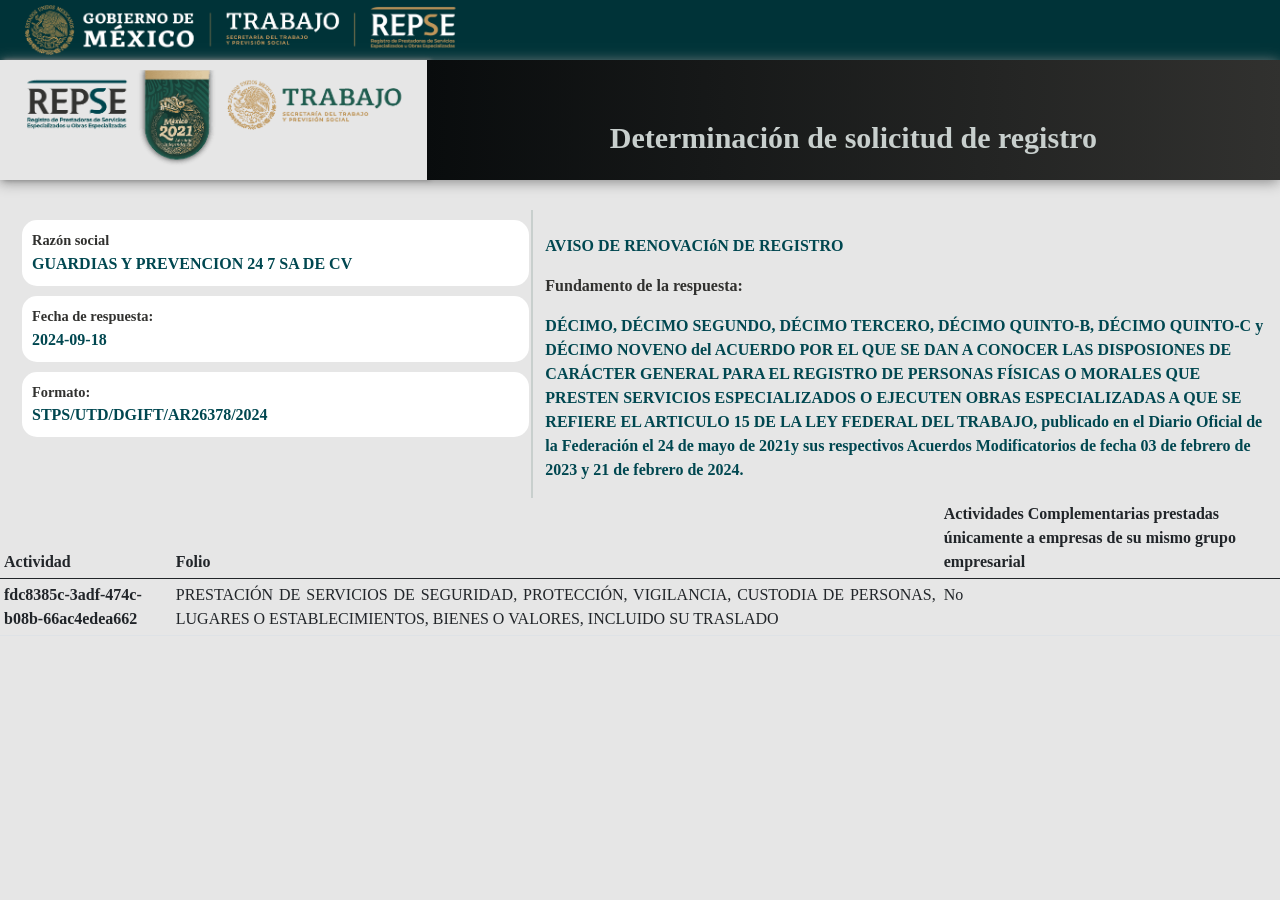
==== commit ea63e7da: "Add files via upload" ====
--- a/index.html
+++ b/index.html
@@ -1,856 +1,122 @@
-<!DOCTYPE html>
-<html lang="es">
-<head>
-    <meta charset="UTF-8">
-    <meta name="viewport" content="width=device-width, initial-scale=1.0">
-    <title>Atomic Waves | Productora de Eventos Musicales</title>
-    <script src="https://cdn.tailwindcss.com"></script>
-    <link rel="stylesheet" href="https://cdnjs.cloudflare.com/ajax/libs/font-awesome/6.4.0/css/all.min.css">
-    <link rel="preconnect" href="https://fonts.googleapis.com">
-    <link rel="preconnect" href="https://fonts.gstatic.com" crossorigin>
-    <link href="https://fonts.googleapis.com/css2?family=Montserrat:wght@300;400;600;700;900&display=swap" rel="stylesheet">
-    <style>
-        :root {
-            --primary: hwb(136 29% 1%);
-            --secondary: hwb(125 0% 36%);
-            --dark: #0f0f1a;
-            --light: #f8f9fa;
-        }
-        
-        body {
-            font-family: 'Montserrat', sans-serif;
-            background-color: var(--dark);
-            color: var(--light);
-            overflow-x: hidden;
-        }
-        
-        .gradient-text {
-            background: linear-gradient(90deg, var(--primary), var(--secondary));
-            -webkit-background-clip: text;
-            background-clip: text;
-            color: transparent;
-        }
-        
-        .gradient-bg {
-            background: linear-gradient(135deg, var(--primary), var(--secondary));
-        }
-        
-        .hero-section {
-            background: linear-gradient(rgba(15, 15, 26, 0.7), rgba(15, 15, 26, 0.9)), url('fondo.jpg');
-            background-size: cover;
-            background-position: center;
-            background-attachment: fixed;
-        }
-        
-        .card-hover {
-            transition: all 0.3s ease;
-        }
-        
-        .card-hover:hover {
-            transform: translateY(-10px);
-            box-shadow: 0 20px 25px -5px rgba(0, 0, 0, 0.1), 0 10px 10px -5px rgba(0, 0, 0, 0.04);
-        }
-        
-        .team-card:hover .team-overlay {
-            opacity: 1;
-            transform: translateY(0);
-        }
-        
-        .team-overlay {
-            transition: all 0.3s ease;
-            opacity: 0;
-            transform: translateY(20px);
-        }
-        
-        .pulse {
-            animation: pulse 2s infinite;
-        }
-        
-        @keyframes pulse {
-            0% {
-                box-shadow: 0 0 0 0 #43ee79b3;
-            }
-            70% {
-                box-shadow: 0 0 0 15px rgba(108, 43, 227, 0);
-            }
-            100% {
-                box-shadow: 0 0 0 0 rgba(108, 43, 227, 0);
-            }
-        }
-        
-        .wave {
-            animation: wave 3s ease-in-out infinite;
-        }
-        
-        @keyframes wave {
-            0%, 100% {
-                transform: translateY(0);
-            }
-            50% {
-                transform: translateY(-20px);
-            }
-        }
-        
-        /* New Animations */
-        .text-shimmer {
-            position: relative;
-            display: inline-block;
-        }
-        
-        .text-shimmer::after {
-            content: '';
-            position: absolute;
-            top: 0;
-            left: 0;
-            right: 0;
-            bottom: 0;
-            background: linear-gradient(90deg, transparent, rgba(255,255,255,0.2), transparent);
-            transform: translateX(-100%);
-            animation: shimmer 2s infinite;
-        }
-        
-        @keyframes shimmer {
-            100% {
-                transform: translateX(100%);
-            }
-        }
-        
-        .float {
-            animation: float 6s ease-in-out infinite;
-        }
-        
-        @keyframes float {
-            0%, 100% {
-                transform: translateY(0);
-            }
-            50% {
-                transform: translateY(-20px);
-            }
-        }
-        
-        .rotate {
-            animation: rotate 20s linear infinite;
-        }
-        
-        @keyframes rotate {
-            100% {
-                transform: rotate(360deg);
-            }
-        }
-        
-        .scale-in {
-            animation: scaleIn 1s ease-out;
-        }
-        
-        @keyframes scaleIn {
-            0% {
-                transform: scale(0.8);
-                opacity: 0;
-            }
-            100% {
-                transform: scale(1);
-                opacity: 1;
-            }
-        }
-        
-        .typing {
-            overflow: hidden;
-            white-space: nowrap;
-            border-right: 3px solid var(--secondary);
-            animation: typing 3.5s steps(40, end), blink-caret 0.75s step-end infinite;
-        }
-        
-        @keyframes typing {
-            from { width: 0 }
-            to { width: 100% }
-        }
-        
-        @keyframes blink-caret {
-            from, to { border-color: transparent }
-            50% { border-color: var(--secondary) }
-        }
-        
-        .fade-in-up {
-            animation: fadeInUp 1s ease-out;
-        }
-        
-        @keyframes fadeInUp {
-            from {
-                opacity: 0;
-                transform: translateY(30px);
-            }
-            to {
-                opacity: 1;
-                transform: translateY(0);
-            }
-        }
-        
-        .fade-in-down {
-            animation: fadeInDown 1s ease-out;
-        }
-        
-        @keyframes fadeInDown {
-            from {
-                opacity: 0;
-                transform: translateY(-30px);
-            }
-            to {
-                opacity: 1;
-                transform: translateY(0);
-            }
-        }
-        
-        .fade-in-left {
-            animation: fadeInLeft 1s ease-out;
-        }
-        
-        @keyframes fadeInLeft {
-            from {
-                opacity: 0;
-                transform: translateX(-50px);
-            }
-            to {
-                opacity: 1;
-                transform: translateX(0);
-            }
-        }
-        
-        .fade-in-right {
-            animation: fadeInRight 1s ease-out;
-        }
-        
-        @keyframes fadeInRight {
-            from {
-                opacity: 0;
-                transform: translateX(50px);
-            }
-            to {
-                opacity: 1;
-                transform: translateX(0);
-            }
-        }
-        
-        .menu-item {
-            position: relative;
-        }
-        
-        .menu-item::after {
-            content: '';
-            position: absolute;
-            width: 0;
-            height: 2px;
-            bottom: 0;
-            left: 0;
-            background: linear-gradient(90deg, var(--primary), var(--secondary));
-            transition: width 0.3s ease;
-        }
-        
-        .menu-item:hover::after {
-            width: 100%;
-        }
-        
-        .menu-item.active::after {
-            width: 100%;
-        }
-        
-        .glow {
-            animation: glow 2s ease-in-out infinite alternate;
-        }
-        
-        @keyframes glow {
-            from {
-                text-shadow: 0 0 5px #13a32e80, 0 0 10px #2be33a80;
-            }
-            to {
-                text-shadow: 0 0 10px #0d960acc, 0 0 20px #22c85ccc, 0 0 30px hsla(117, 83%, 62%, 0.5);
-            }
-        }
-        
-        .bounce {
-            animation: bounce 2s infinite;
-        }
-        
-        @keyframes bounce {
-            0%, 20%, 50%, 80%, 100% {
-                transform: translateY(0);
-            }
-            40% {
-                transform: translateY(-20px);
-            }
-            60% {
-                transform: translateY(-10px);
-            }
-        }
-    </style>
-</head>
-<body class="antialiased">
-    <!-- Navigation -->
-    <nav class="fixed w-full z-50 bg-black bg-opacity-90 backdrop-blur-md">
-        <div class="max-w-7xl mx-auto px-4 sm:px-6 lg:px-8">
-            <div class="flex justify-between h-20 items-center">
-                <div class="flex-shrink-0 flex items-center">
-                    <img src="logo.png" alt="ATOMIC WAVES" class="h-12 sm:h-16 md:h-18 lg:h-20">
-                </div>
-                <div class="hidden md:block">
-                    <div class="ml-10 flex items-baseline space-x-8">
-                        <a href="#inicio" class="menu-item text-white px-3 py-2 rounded-md text-sm font-medium transition duration-300" data-section="inicio">Inicio</a>
-                        <a href="#nosotros" class="menu-item text-white px-3 py-2 rounded-md text-sm font-medium transition duration-300" data-section="nosotros">Nosotros</a>
-                        <a href="#servicios" class="menu-item text-white px-3 py-2 rounded-md text-sm font-medium transition duration-300" data-section="servicios">Servicios</a>
-                        <a href="#equipo" class="menu-item text-white px-3 py-2 rounded-md text-sm font-medium transition duration-300" data-section="equipo">Equipo</a>
-                        <a href="#eventos" class="menu-item text-white px-3 py-2 rounded-md text-sm font-medium transition duration-300" data-section="eventos">Eventos</a>
-                        <a href="#contacto" class="menu-item text-white px-3 py-2 rounded-md text-sm font-medium transition duration-300" data-section="contacto">Contacto</a>
-                    </div>
-                </div>
-                <div class="md:hidden">
-                    <button class="text-white focus:outline-none" id="mobile-menu-button">
-                        <i class="fas fa-bars text-xl"></i>
-                    </button>
-                </div>
-            </div>
-            <div class="hidden md:hidden" id="mobile-menu">
-                <div class="ml-10 flex flex-col items-baseline space-y-4">
-                    <a href="#inicio" class="menu-item text-white px-3 py-2 rounded-md text-sm font-medium transition duration-300" data-section="inicio">Inicio</a>
-                    <a href="#nosotros" class="menu-item text-white px-3 py-2 rounded-md text-sm font-medium transition duration-300" data-section="nosotros">Nosotros</a>
-                    <a href="#servicios" class="menu-item text-white px-3 py-2 rounded-md text-sm font-medium transition duration-300" data-section="servicios">Servicios</a>
-                    <a href="#equipo" class="menu-item text-white px-3 py-2 rounded-md text-sm font-medium transition duration-300" data-section="equipo">Equipo</a>
-                    <a href="#eventos" class="menu-item text-white px-3 py-2 rounded-md text-sm font-medium transition duration-300" data-section="eventos">Eventos</a>
-                    <a href="#contacto" class="menu-item text-white px-3 py-2 rounded-md text-sm font-medium transition duration-300" data-section="contacto">Contacto</a>
-                </div>
-            </div>
-        </div>
-    </nav>
-
-    <!-- Hero Section -->
-    <section id="inicio" class="hero-section min-h-screen flex items-center justify-center relative overflow-hidden">
-        <div class="absolute inset-0 bg-black opacity-50"></div>
-        <div class="max-w-7xl mx-auto px-4 sm:px-6 lg:px-8 relative z-10 text-center py-32">
-            <h1 class="text-5xl md:text-7xl font-bold mb-6 fade-in-down">
-                <span class="gradient-text text-shimmer">EXPERIENCIAS</span> <span class="text-white bounce">QUE RESUENAN</span>
-            </h1>
-            <p class="text-xl md:text-2xl text-gray-300 mb-10 max-w-3xl mx-auto fade-in-up">
-                Conectamos a nuestro público con el mejor talento emergente y destacado, creando momentos inolvidables a través de la música y el arte.
-            </p>
-            <div class="flex flex-col sm:flex-row justify-center gap-4">
-                <a href="#contacto" class="px-8 py-4 gradient-bg text-white font-bold rounded-full hover:opacity-90 transition duration-300 transform hover:scale-105 pulse">
-                    CONTÁCTANOS
-                </a>
-                <a href="#servicios" class="px-8 py-4 bg-transparent border-2 border-white text-white font-bold rounded-full hover:bg-white hover:text-black transition duration-300 transform hover:scale-105">
-                    NUESTROS SERVICIOS
-                </a>
-            </div>
-        </div>
-        <div class="absolute bottom-10 left-0 right-0 flex justify-center">
-            <a href="#nosotros" class="text-white animate-bounce">
-                <i class="fas fa-chevron-down text-2xl"></i>
-            </a>
-        </div>
-    </section>
-
-    <!-- About Section -->
-    <section id="nosotros" class="py-20 bg-black">
-        <div class="max-w-7xl mx-auto px-4 sm:px-6 lg:px-8">
-            <div class="text-center mb-16">
-                <h2 class="text-4xl font-bold mb-4 gradient-text fade-in-down">¿QUIÉNES SOMOS?</h2>
-                <div class="w-24 h-1 gradient-bg mx-auto mb-6 fade-in-up"></div>
-                <p class="text-gray-300 max-w-3xl mx-auto fade-in-up">
-                    Somos una productora de eventos dedicada a ofrecer experiencias únicas y memorables en la escena musical electrónica y urbana.
-                </p>
-            </div>
-            
-            <div class="grid md:grid-cols-2 gap-12 items-center">
-                <div class="relative fade-in-left">
-                    <div class="absolute -inset-4 gradient-bg rounded-xl opacity-20 blur"></div>
-                    <div class="relative bg-gray-900 rounded-xl overflow-hidden">
-                        <img src="https://images.unsplash.com/photo-1492684223066-81342ee5ff30?ixlib=rb-4.0.3&ixid=M3wxMjA3fDB8MHxwaG90by1wYWdlfHx8fGVufDB8fHx8fA%3D%3D&auto=format&fit=crop&w=2070&q=80" alt="Evento musical" class="w-full h-full object-cover">
-                    </div>
-                </div>
-                
-                <div class="fade-in-right">
-                    <div class="mb-8">
-                        <h3 class="text-2xl font-bold mb-4 gradient-text inline-block typing">VISIÓN</h3>
-                        <p class="text-gray-300">
-                            Aspiramos a ser un referente global en la producción de eventos musicales, reconocidos por nuestra capacidad de descubrir y promover nuevos talentos, así como por la creación de experiencias inolvidables que definan tendencias en la música electrónica y urbana.
-                        </p>
-                    </div>
-                    
-                    <div>
-                        <h3 class="text-2xl font-bold mb-4 gradient-text inline-block typing">MISIÓN</h3>
-                        <p class="text-gray-300">
-                            Nuestra misión es producir eventos innovadores y de alta calidad que impulsen el talento emergente y sobresaliente de la escena musical electrónica y urbana. Buscamos generar conexiones auténticas entre los artistas y su público, elevando la experiencia cultural y artística de cada evento.
-                        </p>
-                    </div>
-                </div>
-            </div>
-        </div>
-    </section>
-
-    <!-- Services Section -->
-    <section id="servicios" class="py-20 bg-gray-900">
-        <div class="max-w-7xl mx-auto px-4 sm:px-6 lg:px-8">
-            <div class="text-center mb-16">
-                <h2 class="text-4xl font-bold mb-4 gradient-text fade-in-down">NUESTROS SERVICIOS</h2>
-                <div class="w-24 h-1 gradient-bg mx-auto mb-6 fade-in-up"></div>
-                <p class="text-gray-300 max-w-3xl mx-auto fade-in-up">
-                    Ofrecemos soluciones integrales para la producción de eventos musicales de alta calidad.
-                </p>
-            </div>
-            
-            <div class="grid md:grid-cols-3 gap-8">
-                <!-- Service 1 -->
-                <div class="bg-gray-800 rounded-xl p-8 card-hover fade-in-left">
-                    <div class="w-16 h-16 gradient-bg rounded-full flex items-center justify-center mb-6 mx-auto rotate">
-                        <i class="fas fa-music text-white text-2xl"></i>
-                    </div>
-                    <h3 class="text-xl font-bold mb-4 text-white text-center">Producción de Eventos</h3>
-                    <ul class="text-gray-300 space-y-2">
-                        <li class="flex items-start">
-                            <i class="fas fa-check text-green-400 mt-1 mr-2 bounce"></i>
-                            <span>Eventos Privados</span>
-                        </li>
-                        <li class="flex items-start">
-                            <i class="fas fa-check text-green-400 mt-1 mr-2 bounce"></i>
-                            <span>Corporativos</span>
-                        </li>
-                        <li class="flex items-start">
-                            <i class="fas fa-check text-green-400 mt-1 mr-2 bounce"></i>
-                            <span>Culturales</span>
-                        </li>
-                        <li class="flex items-start">
-                            <i class="fas fa-check text-green-400 mt-1 mr-2 bounce"></i>
-                            <span>Sociales</span>
-                        </li>
-                    </ul>
-                </div>
-                
-                <!-- Service 2 -->
-                <div class="bg-gray-800 rounded-xl p-8 card-hover fade-in-up">
-                    <div class="w-16 h-16 gradient-bg rounded-full flex items-center justify-center mb-6 mx-auto rotate">
-                        <i class="fas fa-bullhorn text-white text-2xl"></i>
-                    </div>
-                    <h3 class="text-xl font-bold mb-4 text-white text-center">Promoción y Marketing</h3>
-                    <ul class="text-gray-300 space-y-2">
-                        <li class="flex items-start">
-                            <i class="fas fa-check text-green-400 mt-1 mr-2 bounce"></i>
-                            <span>Promoción de marcas</span>
-                        </li>
-                        <li class="flex items-start">
-                            <i class="fas fa-check text-green-400 mt-1 mr-2 bounce"></i>
-                            <span>Marketing estratégico</span>
-                        </li>
-                        <li class="flex items-start">
-                            <i class="fas fa-check text-green-400 mt-1 mr-2 bounce"></i>
-                            <span>Lanzamientos</span>
-                        </li>
-                        <li class="flex items-start">
-                            <i class="fas fa-check text-green-400 mt-1 mr-2 bounce"></i>
-                            <span>Activaciones</span>
-                        </li>
-                    </ul>
-                </div>
-                
-                <!-- Service 3 -->
-                <div class="bg-gray-800 rounded-xl p-8 card-hover fade-in-right">
-                    <div class="w-16 h-16 gradient-bg rounded-full flex items-center justify-center mb-6 mx-auto rotate">
-                        <i class="fas fa-photo-film text-white text-2xl"></i>
-                    </div>
-                    <h3 class="text-xl font-bold mb-4 text-white text-center">Contenido Creativo</h3>
-                    <ul class="text-gray-300 space-y-2">
-                        <li class="flex items-start">
-                            <i class="fas fa-check text-green-400 mt-1 mr-2 bounce"></i>
-                            <span>Diseño Gráfico</span>
-                        </li>
-                        <li class="flex items-start">
-                            <i class="fas fa-check text-green-400 mt-1 mr-2 bounce"></i>
-                            <span>Fotografía profesional</span>
-                        </li>
-                        <li class="flex items-start">
-                            <i class="fas fa-check text-green-400 mt-1 mr-2 bounce"></i>
-                            <span>Animación</span>
-                        </li>
-                        <li class="flex items-start">
-                            <i class="fas fa-check text-green-400 mt-1 mr-2 bounce"></i>
-                            <span>Logos y branding</span>
-                        </li>
-                    </ul>
-                </div>
-            </div>
-            
-            <div class="mt-16 bg-gray-800 rounded-xl p-8 card-hover scale-in">
-                <div class="flex flex-col md:flex-row items-center">
-                    <div class="md:w-1/3 mb-6 md:mb-0 flex justify-center">
-                        <div class="relative wave">
-                            <img src="Audio.jpg" alt="Equipo Pioneer" class="w-64 h-64 object-cover rounded-full border-4 border-green-500">
-                        </div>
-                    </div>
-                    <div class="md:w-2/3 md:pl-12 text-center md:text-left">
-                        <h3 class="text-2xl font-bold mb-4 gradient-text">Audio, Iluminación y Equipos Pioneer Profesionales</h3>
-                        <p class="text-gray-300 mb-6">
-                            Contamos con equipos de audio e iluminación de última generación para garantizar la mejor experiencia sonora y visual en tus eventos.
-                        </p>
-                        <div class="flex flex-wrap justify-center md:justify-start gap-4">
-                            <div class="flex items-center">
-                                <i class="fas fa-volume-high text-green-400 mr-2 bounce"></i>
-                                <span class="text-gray-300">Sistemas de sonido profesional</span>
-                            </div>
-                            <div class="flex items-center">
-                                <i class="fas fa-lightbulb text-green-400 mr-2 bounce"></i>
-                                <span class="text-gray-300">Iluminación LED avanzada</span>
-                            </div>
-                            <div class="flex items-center">
-                                <i class="fas fa-sliders text-green-400 mr-2 bounce"></i>
-                                <span class="text-gray-300">Equipos Pioneer DJ</span>
-                            </div>
-                        </div>
-                    </div>
-                </div>
-            </div>
-        </div>
-    </section>
-
-    <!-- Team Section -->
-    <section id="equipo" class="py-20 bg-black">
-        <div class="max-w-7xl mx-auto px-4 sm:px-6 lg:px-8">
-            <div class="text-center mb-16">
-                <h2 class="text-4xl font-bold mb-4 gradient-text fade-in-down">NUESTRO EQUIPO</h2>
-                <div class="w-24 h-1 gradient-bg mx-auto mb-6 fade-in-up"></div>
-                <p class="text-gray-300 max-w-3xl mx-auto fade-in-up">
-                    Profesionales apasionados por la música y la creación de experiencias inolvidables.
-                </p>
-            </div>
-            
-            <div class="grid md:grid-cols-4 gap-8">
-
-                <!-- Team Member 1 -->
-                <div class="relative group fade-in-left">
-                    <div class="overflow-hidden rounded-xl relative">
-                        <img src="alma.jpg" alt="Alma Regalado" class="w-full h-96 object-cover transition duration-500 group-hover:scale-110">
-                        <div class="absolute inset-0 bg-gradient-to-t from-black to-transparent opacity-80"></div>
-                        <div class="absolute inset-0 flex flex-col justify-end p-6">
-                            <h3 class="text-2xl font-bold text-white">ALMA REGALADO</h3>
-                            <p class="text-green-300 mb-2">Licenciada en mercadotecnia, DJ & Productora</p>
-                            <p class="text-gray-300">Directora de proyectos</p>
-                            <div class="flex mt-4 space-x-4">
-                                <a href="https://www.facebook.com/djane.soul" class="text-white hover:text-green-300 bounce"><i class="fab fa-instagram"></i></a>
-                                <a href="#" class="text-white hover:text-green-300 bounce"><i class="fab fa-linkedin"></i></a>
-                                <a href="#" class="text-white hover:text-green-300 bounce"><i class="fab fa-twitter"></i></a>
-                            </div>
-                        </div>
-                    </div>
-                </div>
-                
-                <!-- Team Member 2 -->
-                <div class="relative group fade-in-up">
-                    <div class="overflow-hidden rounded-xl relative">
-                        <img src="usiel.jpg" alt="Usiel García" class="w-full h-96 object-cover transition duration-500 group-hover:scale-110">
-                        <div class="absolute inset-0 bg-gradient-to-t from-black to-transparent opacity-80"></div>
-                        <div class="absolute inset-0 flex flex-col justify-end p-6">
-                            <h3 class="text-2xl font-bold text-white">USIEL GARCÍA</h3>
-                            <p class="text-green-300 mb-2">Fotógrafo profesional</p>
-                            <p class="text-gray-300">Especialista en fotografía de eventos y producto</p>
-                            <div class="flex mt-4 space-x-4">
-                                <a href="#" class="text-white hover:text-green-300 bounce"><i class="fab fa-instagram"></i></a>
-                                <a href="#" class="text-white hover:text-green-300 bounce"><i class="fab fa-linkedin"></i></a>
-                                <a href="#" class="text-white hover:text-green-300 bounce"><i class="fab fa-twitter"></i></a>
-                            </div>
-                        </div>
-                    </div>
-                </div>
-
-                <!-- Team Member 3 -->
-                <div class="relative group fade-in-up">
-                    <div class="overflow-hidden rounded-xl relative">
-                        <img src="antonio.jpg" alt="Usiel García" class="w-full h-96 object-cover transition duration-500 group-hover:scale-110">
-                        <div class="absolute inset-0 bg-gradient-to-t from-black to-transparent opacity-80"></div>
-                        <div class="absolute inset-0 flex flex-col justify-end p-6">
-                            <h3 class="text-2xl font-bold text-white">ANTONIO MOLAR</h3>
-                            <p class="text-green-300 mb-2">Filmmaker</p>
-                            <p class="text-gray-300">Especialista en cinematografia</p>
-                            <div class="flex mt-4 space-x-4">
-                                <a href="#" class="text-white hover:text-green-300 bounce"><i class="fab fa-instagram"></i></a>
-                                <a href="#" class="text-white hover:text-green-300 bounce"><i class="fab fa-linkedin"></i></a>
-                                <a href="#" class="text-white hover:text-green-300 bounce"><i class="fab fa-twitter"></i></a>
-                            </div>
-                        </div>
-                    </div>
-                </div>
-
-                <!-- Team Member 4 -->
-                <div class="relative group fade-in-right">
-                    <div class="overflow-hidden rounded-xl relative">
-                        <img src="cesar.jpg" alt="Cesar Medina" class="w-full h-96 object-cover transition duration-500 group-hover:scale-110">
-                        <div class="absolute inset-0 bg-gradient-to-t from-black to-transparent opacity-80"></div>
-                        <div class="absolute inset-0 flex flex-col justify-end p-6">
-                            <h3 class="text-2xl font-bold text-white">CESAR MEDINA</h3>
-                            <p class="text-green-300 mb-2">Diseñador gráfico</p>
-                            <p class="text-gray-300">Especialista en branding y diseño para eventos</p>
-                            <div class="flex mt-4 space-x-4">
-                                <a href="#" class="text-white hover:text-green-300 bounce"><i class="fab fa-instagram"></i></a>
-                                <a href="#" class="text-white hover:text-green-300 bounce"><i class="fab fa-linkedin"></i></a>
-                                <a href="#" class="text-white hover:text-green-300 bounce"><i class="fab fa-twitter"></i></a>
-                            </div>
-                        </div>
-                    </div>
-                </div>
-            </div>
-        </div>
-    </section>
-
-    <!-- Events Section -->
-    <section id="eventos" class="py-20 bg-gray-900">
-        <div class="max-w-7xl mx-auto px-4 sm:px-6 lg:px-8">
-            <div class="text-center mb-16">
-                <h2 class="text-4xl font-bold mb-4 gradient-text fade-in-down">NUESTROS EVENTOS</h2>
-                <div class="w-24 h-1 gradient-bg mx-auto mb-6 fade-in-up"></div>
-                <p class="text-gray-300 max-w-3xl mx-auto fade-in-up">
-                    Experiencias únicas que fusionan música, arte y cultura.
-                </p>
-            </div>
-            
-            <div class="grid md:grid-cols-2 gap-8 items-center">
-                <div class="order-2 md:order-1 fade-in-left">
-                    <h3 class="text-3xl font-bold mb-6 gradient-text text-shimmer">FASHION & SOUND</h3>
-                    <p class="text-gray-300 mb-6">
-                        Festival que nace de la fusión entre la música y la moda, en un escenario mágico e inspirador: Teotihuacan, México. Este festival ofrece más de 12 horas de música electrónica ininterrumpida, con tres impresionantes escenarios que vibrarán al ritmo de los mejores DJs de la escena mexicana.
-                    </p>
-                    <p class="text-gray-300 mb-8">
-                        Además, una espectacular pasarela reunirá a modelos y destacados diseñadores de moda mexicana, creando una experiencia sensorial donde el arte, la cultura y el estilo se entrelazan para ofrecer un espectáculo inolvidable.
-                    </p>
-                    <div class="flex items-center space-x-4">
-                        <a href="#" class="text-white hover:text-purple-300 bounce">
-                            <i class="fab fa-instagram text-2xl"></i>
-                        </a>
-                        <span class="text-gray-300">@fashionandsoundmx</span>
-                    </div>
-                </div>
-                
-                <div class="order-1 md:order-2 relative fade-in-right">
-                    <div class="absolute -inset-4 gradient-bg rounded-xl opacity-20 blur"></div>
-                    <div class="relative overflow-hidden rounded-xl">
-                        <img src="Fashion.jpg" alt="Fashion & Sound" class="w-full h-auto object-cover transition duration-500 hover:scale-105">
-                    </div>
-                </div>
-            </div>
-        </div>
-    </section>
-
-    <!-- Contact Section -->
-    <section id="contacto" class="py-20 bg-black">
-        <div class="max-w-7xl mx-auto px-4 sm:px-6 lg:px-8">
-            <div class="text-center mb-16">
-                <h2 class="text-4xl font-bold mb-4 gradient-text fade-in-down">CONTÁCTANOS</h2>
-                <div class="w-24 h-1 gradient-bg mx-auto mb-6 fade-in-up"></div>
-                <p class="text-gray-300 max-w-3xl mx-auto fade-in-up">
-                    ¿Listo para crear una experiencia inolvidable? Ponte en contacto con nuestro equipo.
-                </p>
-            </div>
-            
-            <div class="grid md:grid-cols-2 gap-12">
-                <div class="fade-in-left">
-                    <div class="bg-gray-900 rounded-xl p-8 h-full">
-                        <h3 class="text-2xl font-bold mb-6 gradient-text">Información de contacto</h3>
-                        
-                        <div class="space-y-6">
-                            <div class="flex items-start">
-                                <div class="w-10 h-10 gradient-bg rounded-full flex items-center justify-center flex-shrink-0 mr-4 pulse">
-                                    <i class="fas fa-phone text-white"></i>
-                                </div>
-                                <div>
-                                    <h4 class="text-lg font-semibold text-white mb-1">Teléfono</h4>
-                                    <a href="tel:5586183638" class="text-gray-300 hover:text-purple-300 transition">55 8618 3638</a>
-                                </div>
-                            </div>
-                            
-                            <div class="flex items-start">
-                                <div class="w-10 h-10 gradient-bg rounded-full flex items-center justify-center flex-shrink-0 mr-4 pulse">
-                                    <i class="fas fa-envelope text-white"></i>
-                                </div>
-                                <div>
-                                    <h4 class="text-lg font-semibold text-white mb-1">Email</h4>
-                                    <a href="mailto:atomic.waves.contacto@gmail.com" class="text-gray-300 hover:text-purple-300 transition">atomic.waves.contacto@gmail.com</a>
-                                </div>
-                            </div>
-                            
-                            <div class="flex items-start">
-                                <div class="w-10 h-10 gradient-bg rounded-full flex items-center justify-center flex-shrink-0 mr-4 pulse">
-                                    <i class="fab fa-instagram text-white"></i>
-                                </div>
-                                <div>
-                                    <h4 class="text-lg font-semibold text-white mb-1">Redes Sociales</h4>
-                                    <div class="flex space-x-4">
-                                        <a href="#" class="text-gray-300 hover:text-purple-300 transition">@atomic_waves_</a>
-                                    </div>
-                                </div>
-                            </div>
-                        </div>
-                        
-                        <div class="mt-12">
-                            <h4 class="text-lg font-semibold text-white mb-4">Síguenos</h4>
-                            <div class="flex space-x-4">
-                                <a href="https://www.instagram.com/atomic_waves_/" class="w-12 h-12 gradient-bg rounded-full flex items-center justify-center text-white hover:opacity-90 transition bounce">
-                                    <i class="fab fa-instagram text-xl"></i>
-                                </a>
-                                <a href="#" class="w-12 h-12 gradient-bg rounded-full flex items-center justify-center text-white hover:opacity-90 transition bounce">
-                                    <i class="fab fa-facebook-f text-xl"></i>
-                                </a>
-                                <a href="#" class="w-12 h-12 gradient-bg rounded-full flex items-center justify-center text-white hover:opacity-90 transition bounce">
-                                    <i class="fab fa-twitter text-xl"></i>
-                                </a>
-                                <a href="#" class="w-12 h-12 gradient-bg rounded-full flex items-center justify-center text-white hover:opacity-90 transition bounce">
-                                    <i class="fab fa-youtube text-xl"></i>
-                                </a>
-                            </div>
-                        </div>
-                    </div>
-                </div>
-                
-                <div class="fade-in-right">
-                    <div class="bg-gray-900 rounded-xl p-8 h-full">
-                        <h3 class="text-2xl font-bold mb-6 gradient-text">Envíanos un mensaje</h3>
-                        <form>
-                            <div class="mb-6">
-                                <label for="name" class="block text-gray-300 mb-2">Nombre</label>
-                                <input type="text" id="name" class="w-full px-4 py-3 bg-gray-800 border border-gray-700 rounded-lg focus:outline-none focus:ring-2 focus:ring-green-500 text-white">
-                            </div>
-                            <div class="mb-6">
-                                <label for="email" class="block text-gray-300 mb-2">Email</label>
-                                <input type="email" id="email" class="w-full px-4 py-3 bg-gray-800 border border-gray-700 rounded-lg focus:outline-none focus:ring-2 focus:ring-green-500 text-white">
-                            </div>
-                            <div class="mb-6">
-                                <label for="message" class="block text-gray-300 mb-2">Mensaje</label>
-                                <textarea id="message" rows="5" class="w-full px-4 py-3 bg-gray-800 border border-gray-700 rounded-lg focus:outline-none focus:ring-2 focus:ring-green-500 text-white"></textarea>
-                            </div>
-                            <button type="submit" class="w-full gradient-bg text-white font-bold py-4 px-6 rounded-lg hover:opacity-90 transition duration-300 pulse">
-                                ENVIAR MENSAJE
-                            </button>
-                        </form>
-                    </div>
-                </div>
-            </div>
-        </div>
-    </section>
-
-    <!-- Footer -->
-    <footer class="bg-gray-900 py-12">
-        <div class="max-w-7xl mx-auto px-4 sm:px-6 lg:px-8">
-            <div class="flex flex-col md:flex-row justify-between items-center">
-                <div class="mb-6 md:mb-0 fade-in-left">
-                    <span class="text-2xl font-bold gradient-text glow">ATOMIC WAVES</span>
-                    <p class="text-gray-400 mt-2">Creadores de experiencias musicales inolvidables</p>
-                </div>
-                <div class="flex space-x-6 fade-in-right">
-                    <a href="https://www.instagram.com/atomic_waves_/" class="text-gray-400 hover:text-white transition bounce">
-                        <i class="fab fa-instagram text-xl"></i>
-                    </a>
-                    <a href="#" class="text-gray-400 hover:text-white transition bounce">
-                        <i class="fab fa-facebook-f text-xl"></i>
-                    </a>
-                    <a href="#" class="text-gray-400 hover:text-white transition bounce">
-                        <i class="fab fa-twitter text-xl"></i>
-                    </a>
-                    <a href="#" class="text-gray-400 hover:text-white transition bounce">
-                        <i class="fab fa-youtube text-xl"></i>
-                    </a>
-                </div>
-            </div>
-            <div class="border-t border-gray-800 mt-8 pt-8 flex flex-col md:flex-row justify-between items-center">
-                <p class="text-gray-400 mb-4 md:mb-0 fade-in-up">© 2023 Atomic Waves. Todos los derechos reservados. Creado por JRDLS</p>
-                <div class="flex space-x-6 fade-in-up">
-                    <a href="#" class="text-gray-400 hover:text-white transition">Política de privacidad</a>
-                    <a href="#" class="text-gray-400 hover:text-white transition">Términos de servicio</a>
-                </div>
-            </div>
-        </div>
-    </footer>
-
-    <!-- Back to Top Button -->
-    <a href="#inicio" class="fixed bottom-8 right-8 w-12 h-12 gradient-bg rounded-full flex items-center justify-center text-white shadow-lg hover:opacity-90 transition duration-300 z-50 bounce">
-        <i class="fas fa-arrow-up"></i>
-    </a>
-
-    <script>
-        // Simple animations on scroll
-        document.addEventListener('DOMContentLoaded', function() {
-            // Add active class to menu items on scroll
-            const sections = document.querySelectorAll('section');
-            const navItems = document.querySelectorAll('.menu-item');
-            
-            const observerOptions = {
-                threshold: 0.3
-            };
-            
-            const observer = new IntersectionObserver((entries) => {
-                entries.forEach(entry => {
-                    if (entry.isIntersecting) {
-                        // Remove active class from all nav items
-                        navItems.forEach(item => {
-                            item.classList.remove('active');
-                        });
-                        
-                        // Add active class to corresponding nav item
-                        const id = entry.target.getAttribute('id');
-                        const navItem = document.querySelector(`.menu-item[data-section="${id}"]`);
-                        if (navItem) {
-                            navItem.classList.add('active');
-                        }
-                        
-                        // Add animation classes
-                        entry.target.classList.add('animate-fadeIn');
-                    }
-                });
-            }, observerOptions);
-            
-            // Observe all sections
-            sections.forEach(section => {
-                observer.observe(section);
-            });
-            
-            // Smooth scrolling for navigation links
-            document.querySelectorAll('a[href^="#"]').forEach(anchor => {
-                anchor.addEventListener('click', function(e) {
-                    e.preventDefault();
-                    
-                    const targetId = this.getAttribute('href');
-                    const targetElement = document.querySelector(targetId);
-                    
-                    if (targetElement) {
-                        window.scrollTo({
-                            top: targetElement.offsetTop - 80,
-                            behavior: 'smooth'
-                        });
-                    }
-                });
-            });
-            
-            // Mobile menu toggle
-            const mobileMenuButton = document.getElementById('mobile-menu-button');
-            const mobileMenu = document.getElementById('mobile-menu');
-
-            mobileMenuButton.addEventListener('click', function () {
-                // Toggle the visibility of the mobile menu
-                mobileMenu.classList.toggle('hidden');
-            });
-            
-            // Add typing animation to elements with typing class
-            const typingElements = document.querySelectorAll('.typing');
-            typingElements.forEach((el, index) => {
-                // Add delay based on index
-                el.style.animationDelay = `${index * 0.5}s`;
-            });
-            
-            // Add shimmer effect to text-shimmer elements
-            const shimmerElements = document.querySelectorAll('.text-shimmer');
-            shimmerElements.forEach(el => {
-                el.addEventListener('mouseenter', () => {
-                    el.classList.add('text-shimmer');
-                });
-                
-                el.addEventListener('mouseleave', () => {
-                    setTimeout(() => {
-                        el.classList.remove('text-shimmer');
-                    }, 2000);
-                });
-            });
-        });
-    </script>
-</body>
-</html>+<!DOCTYPE html>
+
+<!-- saved from url=(0139)https://repse.stps.gob.mx/app/resultado/M1R3c3R1WS9nbHdrZ1haUHpSK3QzOHRlcXg2M3ZTUExCNGN2dkU0QWtRaVBNbkJST1czcHpHQURYUnhaK2pUag==_RhcGqTKYot -->
+<html lang="es"><head><meta http-equiv="Content-Type" content="text/html; charset=UTF-8">
+    
+    <meta name="viewport" content="width=device-width, initial-scale=1">
+    <!-- Google Tag Manager -->
+    <script type="text/javascript" async="" src="./REPSE_files/js"></script><script async="" src="./REPSE_files/gtm.js.descarga"></script><script>
+        (function(w, d, s, l, i) {
+            w[l] = w[l] || [];
+            w[l].push({
+                'gtm.start': new Date().getTime(),
+                event: 'gtm.js'
+            });
+            var f = d.getElementsByTagName(s)[0],
+                j = d.createElement(s),
+                dl = l != 'dataLayer' ? '&l=' + l : '';
+            j.async = true;
+            j.src =
+                'https://www.googletagmanager.com/gtm.js?id=' + i + dl;
+            f.parentNode.insertBefore(j, f);
+        })(window, document, 'script', 'dataLayer', 'GTM-TMBRGSH');
+    <meta charset="UTF-8">
+    <meta name="viewport" content="width=device-width, initial-scale=1.0">
+    </script>
+    <!-- End Google Tag Manager -->
+
+    <link rel="stylesheet" href="./REPSE_files/jquery-ui.css">
+    <script src="./REPSE_files/jquery-3.5.1.min.js.descarga"></script>
+    <script src="./REPSE_files/jquery-ui.min.js.descarga"></script>
+    <link href="./REPSE_files/css" rel="stylesheet">
+    <link href="./REPSE_files/bootstrap.min.css" rel="stylesheet" integrity="sha384-BmbxuPwQa2lc/FVzBcNJ7UAyJxM6wuqIj61tLrc4wSX0szH/Ev+nYRRuWlolflfl" crossorigin="anonymous">
+    <script src="./REPSE_files/bootstrap.bundle.min.js.descarga" integrity="sha384-b5kHyXgcpbZJO/tY9Ul7kGkf1S0CWuKcCD38l8YkeH8z8QjE0GmW1gYU5S9FOnJ0" crossorigin="anonymous"></script>
+    <script src="./REPSE_files/1a1c796039.js.descarga" crossorigin="anonymous"></script>
+
+    <title>REPSE</title>
+    <!-- CSS -->
+    <link href="https://repse.stps.gob.mx/favicon.ico" rel="shortcut icon">
+    <!--TEMPLATE-->
+    <link rel="stylesheet" href="./REPSE_files/template_catalogo.css">
+</head>
+
+<body>
+    <header>
+        <nav>
+            <img src="./REPSE_files/LOGOS_INT.png" alt="Secretaría del trabajo y previsión social, REPSE">
+        </nav>
+    </header>
+    <div id="" class="regbox active">
+        <div class="box_info_emp">
+            <div class="row">
+                <div class="col-md-4 shadow-right"><img src="./REPSE_files/LOGOS_CAT.png" class="img_logos_int"></div>
+                <div class="col-md-8 catalogo_black">
+                    <div class="" style="padding-top: 40px">
+                        <h4 class="tit_gray" style="font-size: 30px">Determinación de solicitud de registro</h4>
+                        <h5 class="tit_gold"></h5>
+                    </div>
+                </div>
+            </div>
+        </div>
+    </div>
+    <!-- Google Tag Manager (noscript) -->
+    <noscript><iframe src="https://www.googletagmanager.com/ns.html?id=GTM-TMBRGSH"
+            height="0" width="0" style="display:none;visibility:hidden"></iframe></noscript>
+    <!-- End Google Tag Manager (noscript) -->
+
+        <div class="contedor">
+
+        <div id="cont_finaliza" style="margin-top: 30px">
+            <div class="">
+                <div class="row nospace">
+                    <div class="col-md-5 ma-top-2 border_right media-xs aire-top">
+                        <div class="col-md-12 col-sm-12 col-xs-12 whitebox cnt_box">
+                            <p class="labelbox">Razón social</p>
+                            <p class="highlightname">GUARDIAS Y PREVENCION 24 7 SA DE CV</p>
+                        </div>
+                        <div class="col-md-12 col-sm-12 col-xs-12 whitebox cnt_box">
+                            <p class="labelbox">Fecha de respuesta:</p>
+                            <p class="highlightname">2024-09-18</p>
+                        </div>
+                        <div class="col-md-12 col-sm-12 col-xs-12 whitebox cnt_box">
+                            <p class="labelbox">Formato:</p>
+                            <p class="highlightname">STPS/UTD/DGIFT/AR26378/2024</p>
+                        </div>
+                    </div>
+                    <div class="col-md-7 ma-top-2 media-xs aire-top">
+                        <div class="col-md-12 col-sm-9 col-xs-12  cnt_box">
+                            <br>
+                            <p class="highlightname">AVISO DE RENOVACIóN DE REGISTRO</p>
+                        </div>
+                        <div class="col-md-12 col-sm-12 col-xs-12 cnt_box">
+                            <p class="labelbox">Fundamento de la respuesta:</p>
+                            <p class="highlightname">DÉCIMO, DÉCIMO SEGUNDO, DÉCIMO TERCERO, DÉCIMO QUINTO-B, DÉCIMO QUINTO-C y DÉCIMO NOVENO del ACUERDO POR EL QUE SE DAN A CONOCER LAS DISPOSIONES DE CARÁCTER GENERAL PARA EL REGISTRO DE PERSONAS FÍSICAS O MORALES QUE PRESTEN SERVICIOS ESPECIALIZADOS O EJECUTEN OBRAS ESPECIALIZADAS A QUE SE REFIERE EL ARTICULO 15 DE LA LEY FEDERAL DEL TRABAJO, publicado en el Diario Oficial de la Federación el 24 de mayo de 2021y sus respectivos Acuerdos Modificatorios de fecha 03 de febrero de 2023 y 21 de febrero de 2024.</p>
+                        </div>
+                    </div>
+                </div>
+                <div class="row">
+                    <div class="col-md-12">
+                        <table class="table table-sm table-hover">
+                            <thead>
+                                <tr>
+                                    <th>Actividad</th>
+                                    <th>Folio</th>
+                                    <th>Actividades Complementarias prestadas únicamente a empresas de su mismo grupo empresarial</th>
+                                </tr>
+                            </thead>
+
+                            <tbody><tr>
+                                    <td><strong>fdc8385c-3adf-474c-b08b-66ac4edea662</strong></td>
+                                    <td style="text-align:  justify; width:60%">PRESTACIÓN DE SERVICIOS DE SEGURIDAD, PROTECCIÓN, VIGILANCIA, CUSTODIA DE PERSONAS, LUGARES O ESTABLECIMIENTOS, BIENES O VALORES, INCLUIDO SU TRASLADO </td><td>No</td>
+                               </tr></tbody>                        </table>
+                    </div>
+                </div>
+
+            </div>
+        </div>
+    </div>
+    <script src="./REPSE_files/template.js.descarga"></script>
+
+
+
+</body></html>
--- a/REPSE_files/template_catalogo.css
+++ b/REPSE_files/template_catalogo.css
@@ -0,0 +1,675 @@
+/*template base */
+body {
+    background-color: #e6e6e6;
+    color: #31312f;
+    font-family: 'Montserrat';
+    margin: 0;
+}
+header {
+    height: 60px;
+    background: #003338;
+    width: 100%;
+}
+nav {
+    padding: 5px;
+}
+nav img {
+    height: 50px;
+    display: block;
+    margin-left: 20px;
+}
+a{
+    text-decoration: none;
+}
+.leftbar {
+    width: 100px;
+    background: #00000066;
+    display: block;
+    height: 100vh;
+    float: left;
+    z-index: 10;
+}
+.leftbargre {
+    width: 100px;
+    position: fixed;
+    left: 0;
+    z-index: -11;
+    background: #003338;
+    height: 100%;
+    top: 0;
+}
+.pikachu{
+                color: violet;
+                font-size: 5rem;
+            }
+.content {
+    width: calc(100% - 100px);
+    float: left;
+}
+.regbox.finished {
+    border-bottom: 1px solid lightgray;
+    margin-bottom: 10px;
+}
+.leftmenu {
+    position: absolute;
+    background-color: transparent;
+    width: 100px;
+    left: 0;
+    height: 90px;
+    z-index: -10;
+    /*background-image: url("../img/USER_EDIT.png");*/
+    background-size: 35%;
+    background-repeat: no-repeat;
+    background-position: center;
+}
+.active .leftmenu {
+    background-color: #004750;
+}
+.active .leftmenu {
+    z-index: 11;
+}
+.finished .leftmenu {
+    z-index: 11;
+}
+.active .leftmenu::after {
+    content: "";
+    position: absolute;
+    left: 100px;
+    width: 0px;
+    height: 0px;
+    border-top: 45px solid transparent;
+    border-bottom: 45px solid transparent;
+    border-left: 25px solid #004750;
+}
+.leftmenu.icon-1 {
+    background-image: url("../img/USER_BLACK.png");
+}
+.active .leftmenu.icon-1,.finished .leftmenu.icon-1 {
+    background-image: url("../img/USER_EDIT.png");
+}
+
+.leftmenu.icon-2 {
+    background-image: url("../img/TABLE_BLACK.png");
+}
+.active .leftmenu.icon-2,.finished .leftmenu.icon-2 {
+    background-image: url("../img/TABLE.png");
+}
+.leftmenu.icon-3 {
+    background-image: url("../img/LOCATION_BLACK.png");
+}
+.active .leftmenu.icon-3,.finished .leftmenu.icon-3 {
+    background-image: url("../img/LOCATION.png");
+}
+.leftmenu.icon-4 {
+    background-image: url("../img/WORK_BLACK.png");
+}
+.active .leftmenu.icon-4,.finished .leftmenu.icon-4 {
+    background-image: url("../img/WORK.png");
+}
+.titlereg {
+    display: none;
+    height: 90px;
+    margin-bottom: 20px;
+}
+
+.titlereg h3 {
+    line-height: 90px;
+    font-size: 1.3rem;
+    font-weight: 600;
+}
+.fullnumber {
+    font-size: 2.5rem;
+    vertical-align: bottom;
+    font-weight: bold;
+    color: #b47f00;
+}
+.headerseccion {
+    padding-left: 60px;
+    box-shadow: -1px 2px 13px #888888;
+}
+.contentsection {
+    display: none;
+}
+.active .contentsection {
+    display: block;
+}
+.active .titlereg {
+    display: block;
+}
+.hidebox {
+    display: none;
+}
+.finished .hidebox{
+    display: block;
+}
+.active .hidebox {
+    display: none;
+}
+.contentsection.leftspace {
+    padding-left: 60px;
+}
+.boldtitle {
+    font-weight: bold;
+    color: #31312f;
+}
+.whitebox {
+    display: block;
+    background: white;
+    padding: 10px;
+    border-radius: 15px;
+    margin: 10px;
+}
+.whitebox p {
+    margin: 0;
+    font-size: .9rem;
+}
+p.labelbox {
+    font-weight: bold;
+}
+p.highlightname {
+    font-weight: 900;
+    color: #004750;
+    font-size: 1rem;
+}
+.form-control {
+    background-color: #ffffff;
+    border-radius: 10px;
+}
+label {
+    font-weight: bold;
+    margin-top: 15px;
+}
+.subsection {
+    font-size: 1.1rem;
+    font-weight: bold;
+    border-bottom: 2px solid #004750;
+    color: #004750;
+    margin: 15px 0px;
+}
+.btn {
+    outline: none;
+    border: none;
+    border-radius: 14px;
+}
+.btn-primary {
+    background: rgb(9,12,13);
+    background: linear-gradient(90deg, rgba(9,12,13,1) 0%, rgba(49,49,47,1) 100%);
+    font-size: 1.3rem;
+    font-weight: 600;
+    padding: 7px 20px 15px;
+    min-width: 250px;
+    box-shadow: 0px 0px 7px 0px #00000069;
+}
+.btn-secondary {
+    background: rgb(9,12,13);
+    background: linear-gradient(90deg, rgba(5,18,24,1) 0%, rgba(0,71,80,1) 100%);
+    font-size: 1rem;
+    font-weight: 600;
+    padding: 7px 10px 10px;
+    min-width: 250px;
+    box-shadow: 0px 0px 7px 0px #00000069;
+    border-radius: 20px;
+}
+.textbut {
+    display: inline-block;
+    vertical-align: middle;
+}
+.btn-primary .textbut::before {
+    background-size: contain;
+    background-repeat: no-repeat;
+    background-position: center;
+    width: 30px;
+    height: 30px;
+    position: relative;
+    margin-right: 10px;
+    display: inline-block;
+    vertical-align: bottom;
+    content: '';
+}
+.btn-secondary .textbut::before {
+    background-size: contain;
+    background-repeat: no-repeat;
+    background-position: center;
+    width: 20px;
+    height: 20px;
+    position: relative;
+    margin-right: 6px;
+    display: inline-block;
+    vertical-align: middle;
+    content: '';
+}
+.btn-primary-right .textbut::after {
+    background-size: contain;
+    background-repeat: no-repeat;
+    background-position: center;
+    width: 30px;
+    height: 30px;
+    position: relative;
+    margin-left: 10px;
+    display: inline-block;
+    vertical-align: bottom;
+    content: '';
+}
+.btn-primary.btn-cancel, .btn-primary.btn-return {
+    background-image: linear-gradient(90deg, rgba(9,12,13,1) 0%, rgba(49,49,47,1) 100%);
+}
+.btn-primary.btn-cancel .textbut::before {
+    background-image: url('../img/TIMES_GREY.png');
+}
+.btn-primary.btn-return .textbut::before {
+    background-image: url('../img/ARROW_CIRCLE_LEFT.png');
+}
+.btn-primary.btn-cancel .textbut::after {
+    background-image: url('../img/CONT.png');
+}
+.btn-primary.btn-continue {
+    background: linear-gradient(90deg, rgba(5,18,24,1) 0%, rgba(0,71,80,1) 100%);
+}
+.btn-primary.btn-continue .textbut::before {
+    background-image: url('../img/CONT.png');
+}
+.btn-primary.btn-continue .textbut::after {
+    background-image: url('../img/CONT.png');
+}
+.btn-secondary.btn-geo .textbut::before {
+    background-image: url('../img/LOCATION.png');
+}
+.btn-primary.btn-notification .textbut::before {
+    background-image: url('../img/NOTIFICATION.png');
+}
+.btn-primary.btn-help .textbut::before {
+    background-image: url('../img/PF.png');
+}
+.btn-icon{
+    background: rgb(9,12,13);
+    background: linear-gradient(90deg, rgba(5,18,24,1) 0%, rgba(0,71,80,1) 100%);
+    width: 50px;
+    height: 50px;
+    box-shadow: 0px 0px 7px 0px #00000069;
+    border-radius: 100%;
+    background-size: contain;
+    background-repeat: no-repeat;
+    background-position: center;
+    position: relative;
+    margin: 10px;
+    display: block;
+    vertical-align: bottom;
+}
+.btn-icon::after{
+    content: '';
+    background-size: contain;
+    background-repeat: no-repeat;
+    background-position: center;
+    width: 26px;
+    height: 30px;
+    display: block;
+    position: absolute;
+    left: 12PX;
+    top: 9px;
+}
+.btn-icon-add::after{
+    background-image: url('../img/PLUS.png');
+}
+.btn-light {
+    background: transparent;
+    color: #004750;
+    font-weight: bold;
+}
+.btn-float-right {
+    float: right;
+}
+.btn-light-add::before {
+    content: '\f067';
+    width: 15px;
+    height:15px;
+}
+.btn-light-remove::before {
+    content: '\f067';
+    width: 15px;
+    height:15px;
+}
+.margin-top-35 {
+    margin-top: 35px;
+}
+/*Este debe ir al final de los botones para que funcione el lado derecho */
+.btn-primary.btn-primary-right .textbut::before {
+    width: 0px;
+    height: 0px;
+    content: '';
+}
+
+/*botones de evaluacionde webservice*/
+.evalfunction {
+    background: white;
+    border-radius: 15px;
+    display: block;
+    font-size: .8rem;
+    height: 60px;
+    /*width: 250px;*/
+    overflow: hidden;
+    box-shadow: 0px 0px 7px #808080a8;
+    margin: 5px;
+}
+.evalright {
+    float: left;
+    background: white;
+    vertical-align: middle;
+    width: 220px;
+    margin-left: 20px;
+    padding-top: 9px;
+}
+.evalleft {
+    height: 100%;
+    display: block;
+    float: left;
+    width: 50px;
+    background-color: #001f22;
+    overflow: hidden;
+    background-position: 10PX center;
+    background-size: 35px;
+    background-repeat: no-repeat;
+}
+.evalleft.evok {
+    background-image: url(../img/CHECK.png);
+}
+.evalleft.evbook {
+    background-image: url(../img/BOOK.png);
+}
+
+.evalleft.evrejected {
+    background-image: url(../img/TIMES_RED.png);
+}
+.evalleft.evloading::before {
+    height: 58px;
+    display: block;
+    float: left;
+    width: 50px;
+    overflow: hidden;
+    background-position: center;
+    background-size: 35px;
+    background-repeat: no-repeat;
+    content: '';
+    background-image: url(../img/WAITING.png);
+    animation-name: rotate;
+    animation-duration:2s;
+    animation-iteration-count:infinite;
+    animation-timing-function:linear;
+}
+
+.evalleft::after {
+    content: "";
+    border-top: 30px solid transparent;
+    border-bottom: 30px solid transparent;
+    border-left: 15px solid #001f22;
+    position: absolute;
+    display: block;
+    margin-left: 50px;
+}
+@-webkit-keyframes rotate {
+    from {-webkit-transform:rotate(0deg);}
+    to {  -webkit-transform:rotate(360deg);}
+}
+
+.wrong {
+    color: #961731;
+}
+input[type="file"] {
+    width: 0.1px;
+    height: 0.1px;
+    opacity: 0;
+    overflow: hidden;
+    position: absolute;
+    z-index: -1;
+}
+
+.labelfile {
+    background: white;
+    border-radius: 15px;
+    display: block;
+    font-size: .9rem;
+    height: 60px;
+    width: 300px;
+    overflow: hidden;
+    box-shadow: 0px 0px 7px #808080a8;
+    margin: 5px;
+    transition: all .5s;
+    cursor: pointer;
+}
+.fileleft {
+    height: 100%;
+    display: block;
+    float: left;
+    width: 50px;
+    background-color: #001f22;
+    overflow: hidden;
+    background-position: 10PX center;
+    background-size: 35px;
+    background-repeat: no-repeat;
+}
+.fileleft::after {
+    content: "";
+    border-top: 30px solid transparent;
+    border-bottom: 30px solid transparent;
+    border-left: 15px solid #001f22;
+    position: absolute;
+    display: block;
+    margin-left: 50px;
+}
+.fileleft.fileok {
+    background-image: url(../img/CHECK.png);
+}
+.fileleft.fileup {
+    background-image: url(../img/UPLOAD.png);
+}
+.fileleft.filewrong {
+    background-image: url(../img/TIMES_RED.png);
+}
+.state.p-success {
+    font-size: 2rem;
+}
+.pretty input:checked~.state.p-success .icon, .pretty input:checked~.state.p-success .svg, .pretty.p-toggle .state.p-success .icon, .pretty.p-toggle .state.p-success .svg {
+    color: #ffffff;
+    stroke: #003f48;
+    background: #003f48;
+}
+.leftcheck {
+    display: inline-block;
+    vertical-align: middle;
+}
+span.rigthcheck {
+    font-weight: bold;
+    color: #003338;
+}
+.nospace {
+    margin: 0;
+}
+
+.topspacebox {
+    padding-top: 17px;
+}
+
+ul {
+    list-style: none;
+    padding: 0;
+}
+.inner {
+    padding-left: 1em;
+    overflow: hidden;
+    display: none;
+}
+
+
+li {
+    margin: .5em 0;
+}
+a.toggle {
+    width: 100%;
+    display: block;
+    background: rgba(0, 0, 0, 0.78);
+    color: #fefefe;
+    padding: .75em;
+    border-radius: 0.15em;
+    transition: background .3s ease;
+}
+a.toggle::before {
+    content: '';
+    width: 10px;
+    height: 10px;
+    display: inline-block;
+    margin: 0px 10px;
+    vertical-align: middle;
+    background-position: center;
+    background-size: cover;
+    background-repeat: no-repeat;
+}
+a.toggle {
+    width: 100%;
+    display: block;
+    background-color: white;
+    color: #a87a11;
+    padding: 5px;
+    border-radius: 6px;
+    transition: background .3s ease;
+    text-decoration: none;
+    font-size: .9rem;
+    box-shadow: -1px -1px 9px #949292;
+}
+a.toggle.active::before {
+    background-image: url(../img/CHECK.png);
+
+}
+ul.simplelist {
+    list-style: decimal;
+    font-size: .9rem;
+    padding-left: 15px;
+    color: #003338;
+}
+.modal-header {
+    background: #004750;
+    color: white;
+}
+.modal-title .h5 {
+    font-weight: 600;
+}
+.modal-content {
+    border-radius: 1.3rem;
+    overflow: hidden;
+    background: #e6e6e6;
+}
+.formremove {
+    width: 92%;
+    display: inline-block;
+    margin-right: 1%;
+    margin-top: 5px;
+}
+span.listinput {
+    font-weight: 600;
+    color: #004750;
+    padding: 2px;
+}
+.firstinput .form-control {
+    width: 92%;
+    display: inline-block;
+}
+span.removeinput {
+    font-weight: 900;
+    color: #747371;
+    cursor: pointer;
+}
+.removeinput:hover {
+    font-size: 1.1rem;
+}
+.contrato.whitebox {
+    padding: 0;
+    overflow: hidden;
+}
+.headercontrato {
+    background: #004750;
+    color: white;
+    text-align: center;
+    font-weight: 600;
+}
+.contcontrato {
+    padding: 10px;
+}
+/*TODO IDLE ICON*/
+
+
+/*CATALOGO*/
+
+.box_info_emp{
+    position: relative;
+    background: #e6e6e6;
+    box-shadow: -1px 2px 13px #888888;
+}
+.box_info_emp .row {
+    margin: 0px;
+}
+.img_logos_int{
+    width: 100%;
+}
+.shadow-right{
+    box-shadow: 4px 0px 4px #888888;
+    padding: 10px;
+}
+.catalogo_black{
+    background-image: linear-gradient(91deg, #090C0D 0%, #31312F 100%);
+    padding: 20px 15px 10px;
+    text-align: center;
+}
+.tit_gray{
+    color: #C8CFCD;
+    font-weight: 700;
+    font-size: 1.1rem;
+}
+.tit_gold{
+    color: #B47F00;
+    font-weight: 700;
+    font-size: 1.1rem;
+}
+.border_right{
+    border-right: 2px solid #C8CFCD;
+}
+
+@media all and (max-width: 991px){
+    .box_info_emp {
+        padding: 0px;
+    }
+}
+@media all and (max-width: 850px){
+    .shadow-right {
+        margin: 0px;
+        padding: 30px 0px;
+    }
+}
+@media all and (max-width: 767px){
+    .box_info_emp {
+        background: #e6e6e6;
+        box-shadow: -1px 2px 13px #888888;
+    }
+    .img_logos_int {
+        width: 50%;
+    }
+    .shadow-right {
+        box-shadow: 0px 0px 0px;
+        margin: 0px;
+        padding: 0px 0px 8px;;
+        text-align: center;
+    }
+    .catalogo_black {
+        padding: 8px 5px;
+    }
+}
+
+
+@media all and (max-width: 500px){
+    .img_logos_int {
+        width: 80%;
+    }
+    .tit_gray {
+        font-size: .9rem;
+    }
+    .tit_gold {
+        font-size: .9rem;
+    }
+}
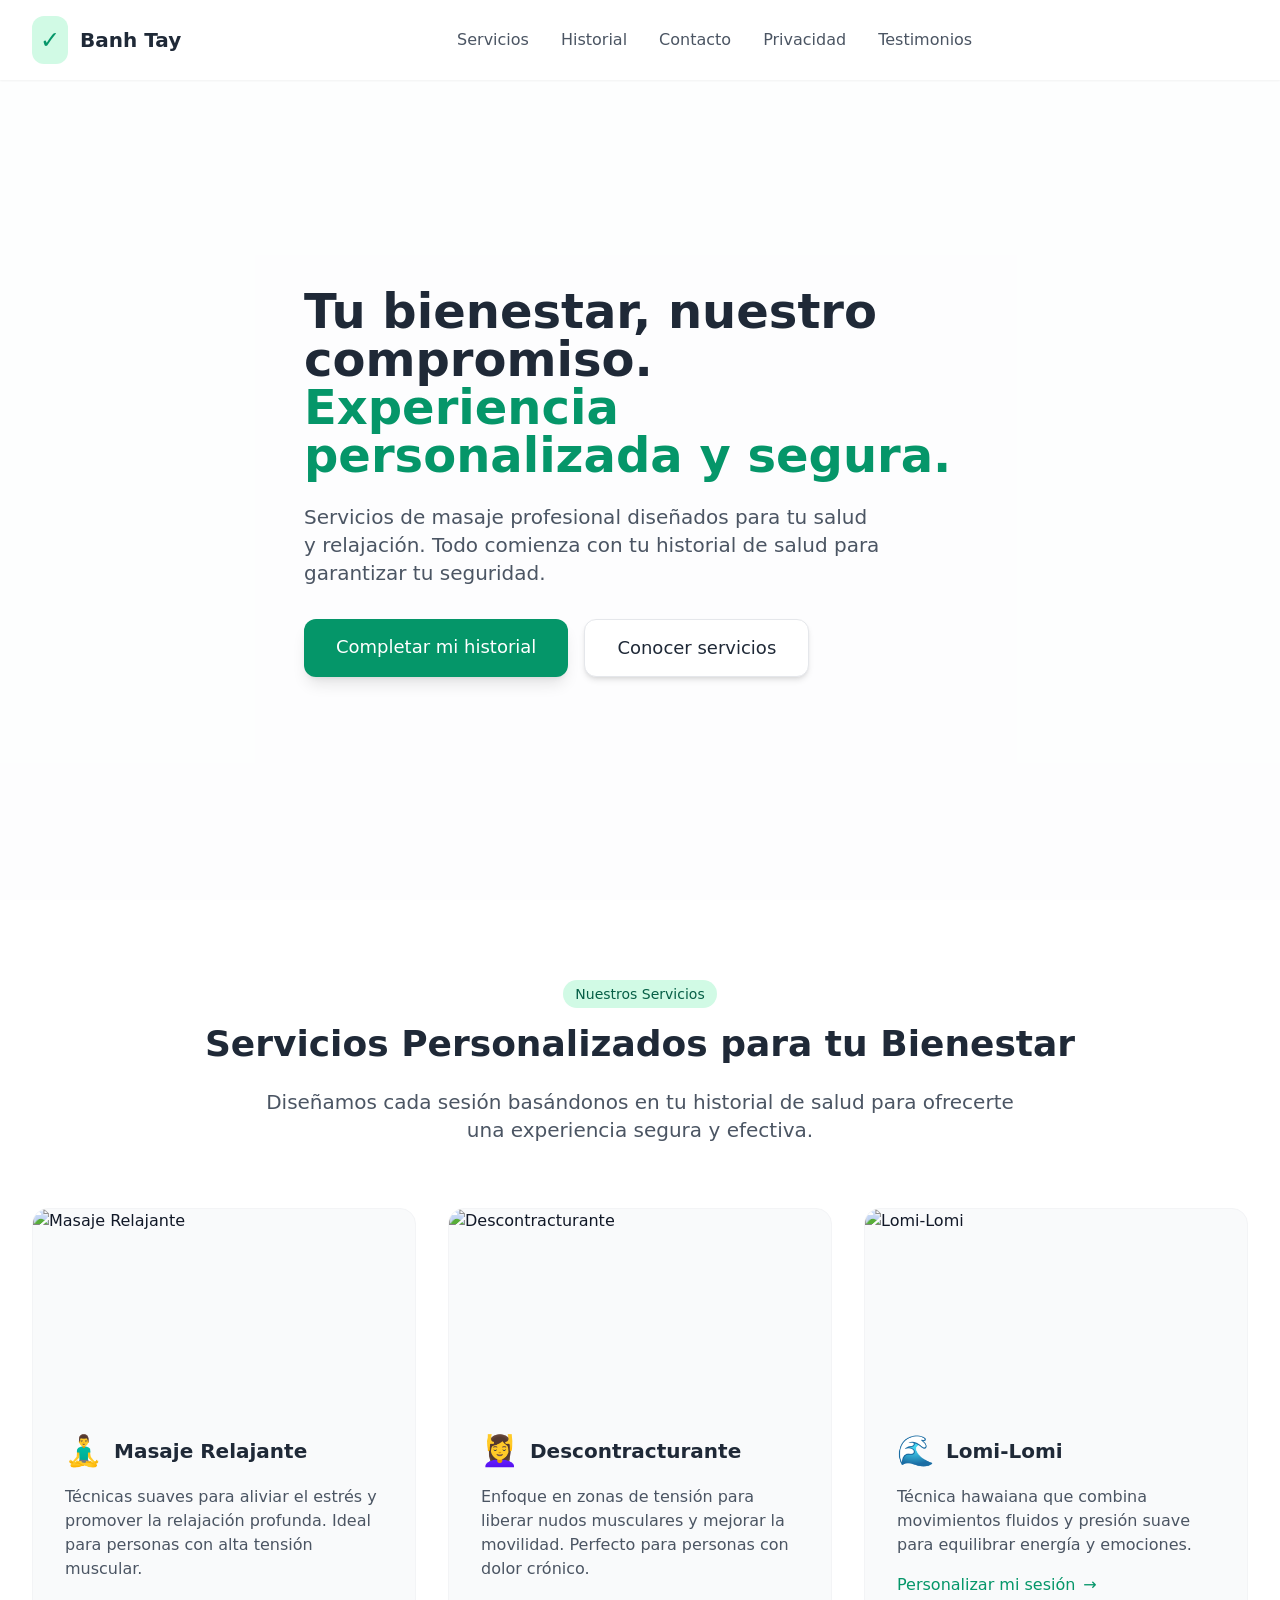
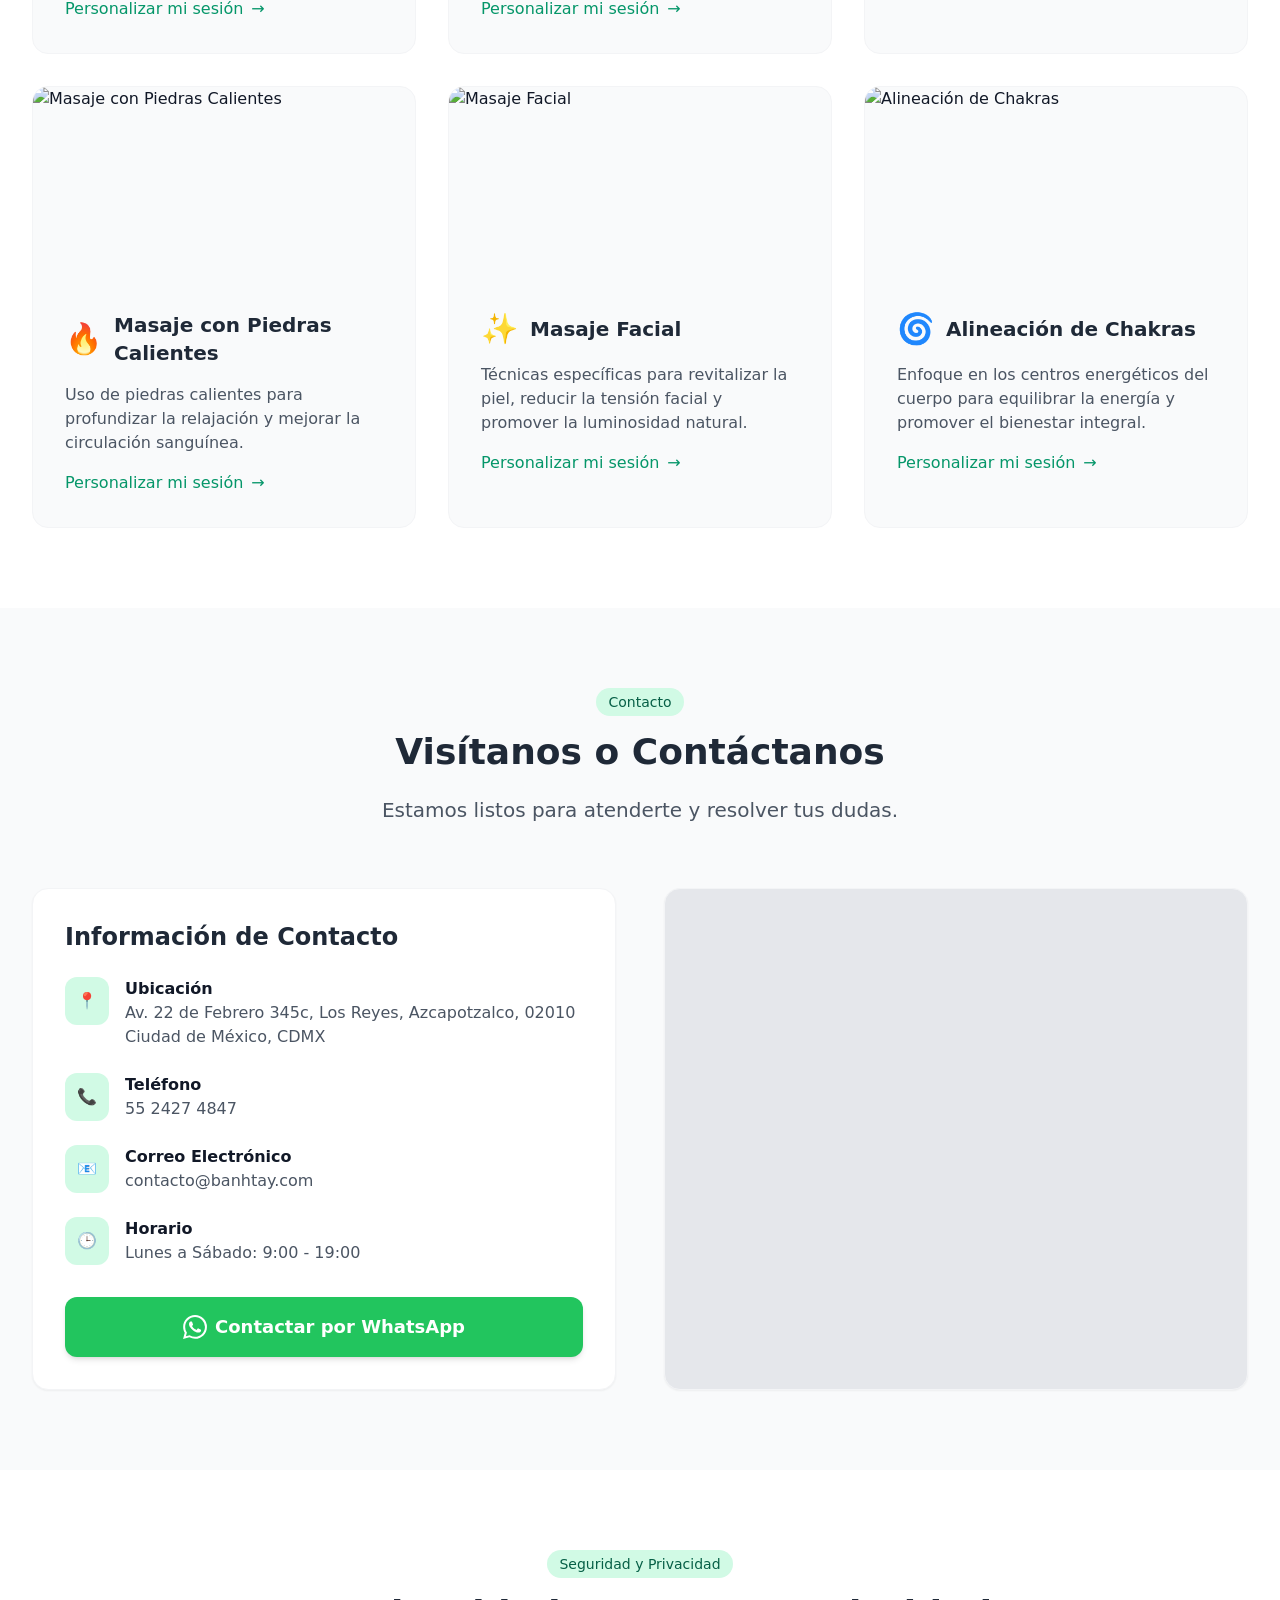
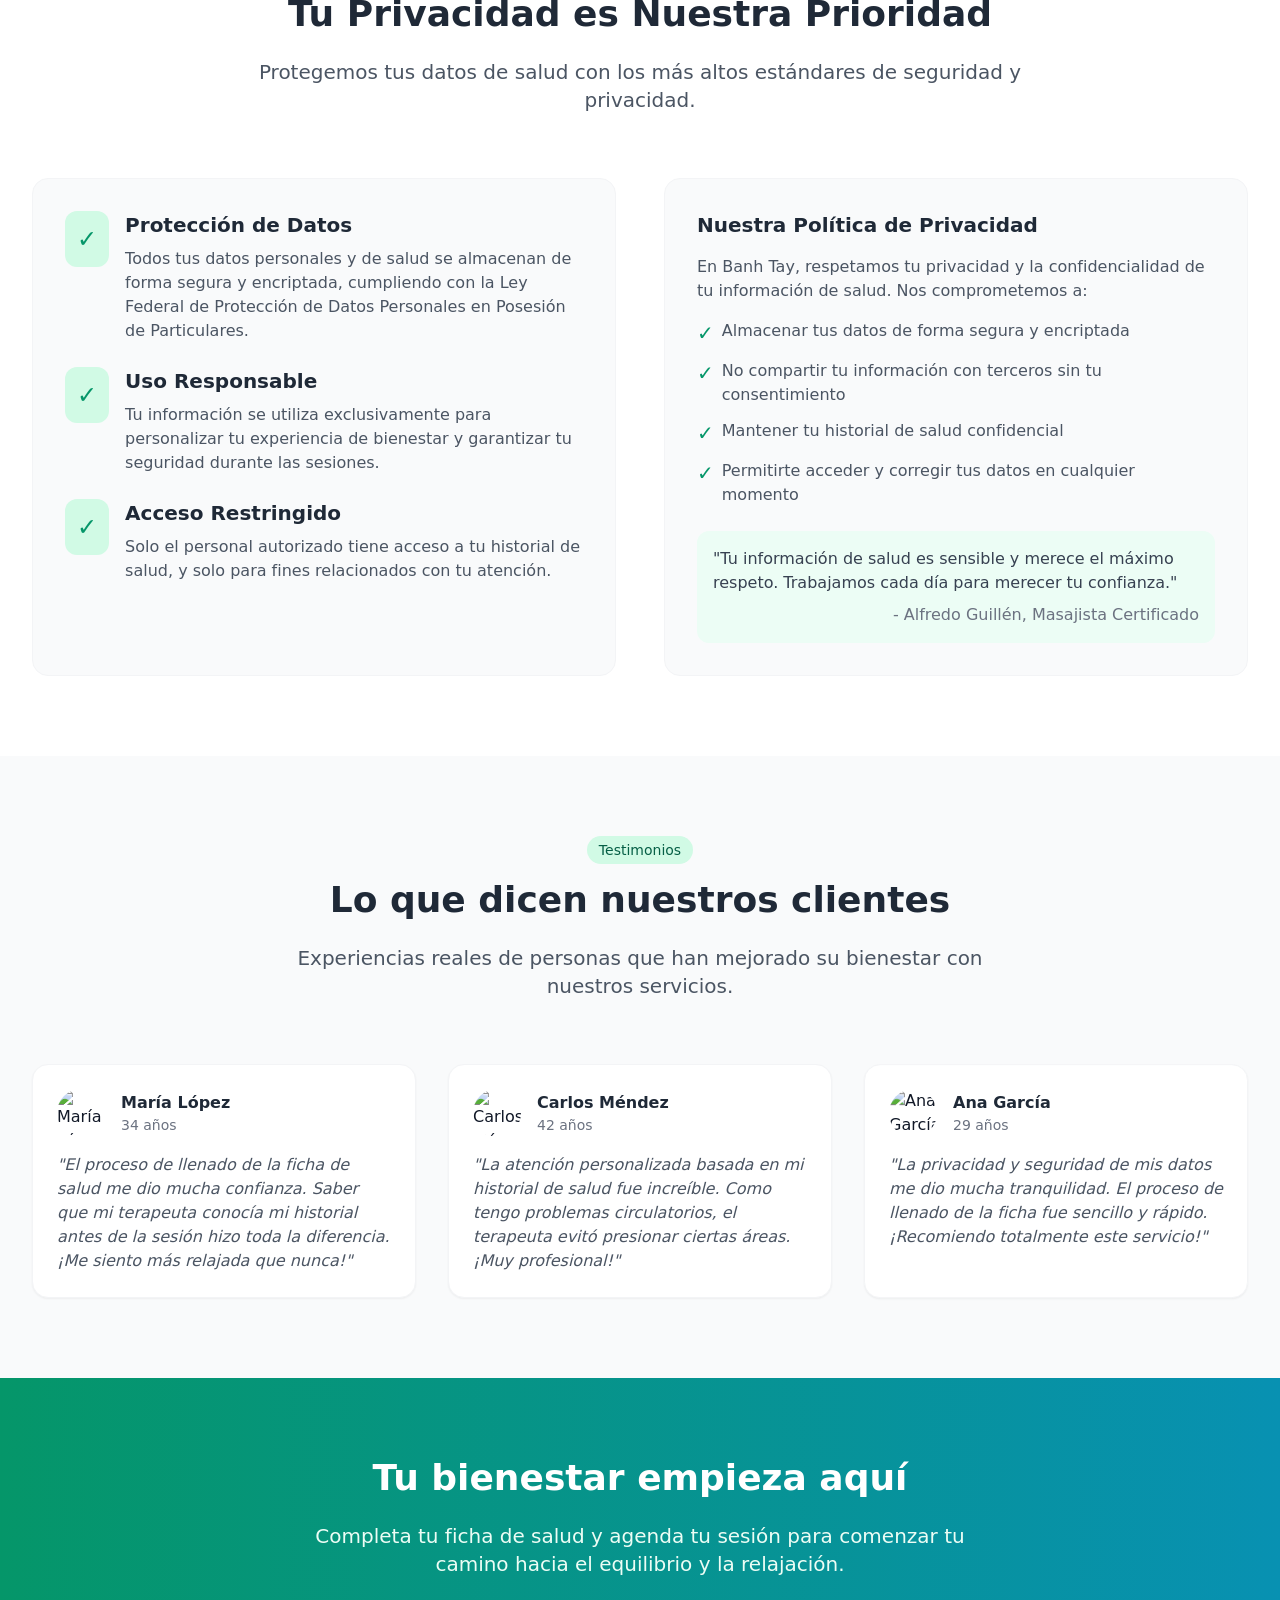
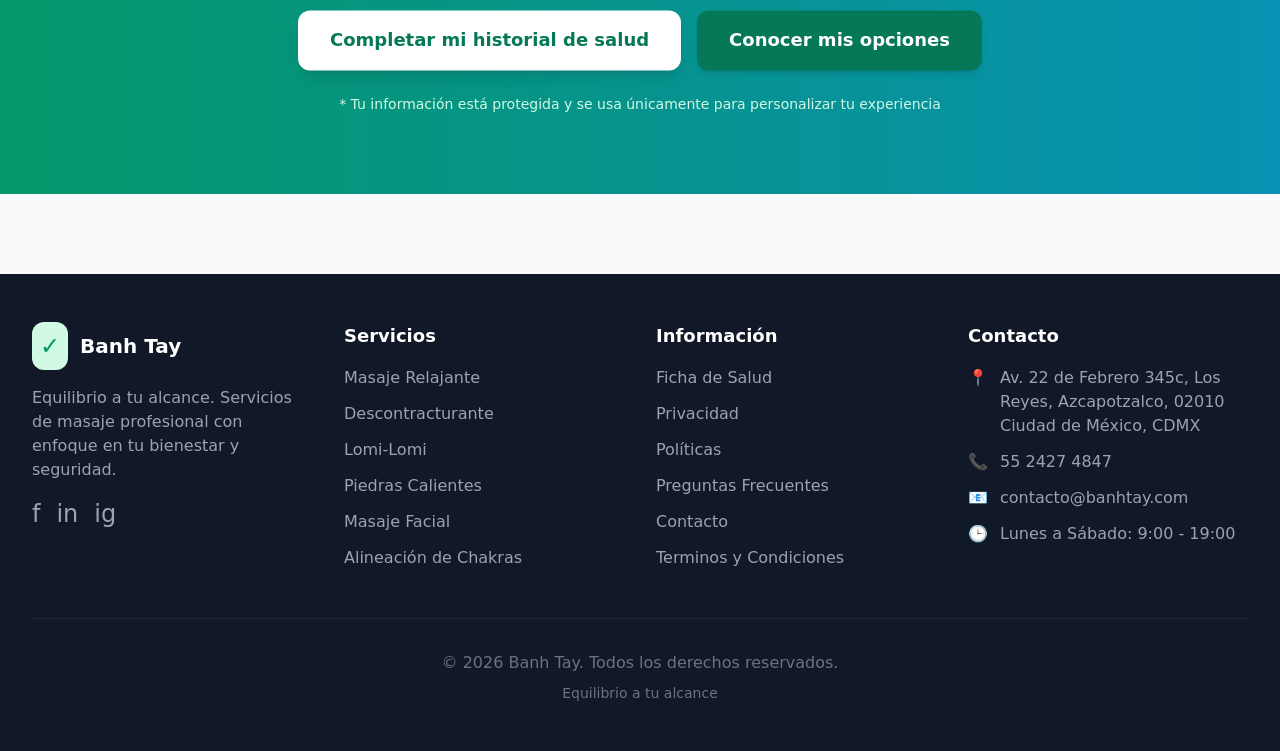
==== commit ffe8beda: "Add files via upload" ====
--- a/index.html
+++ b/index.html
@@ -1,122 +1,17 @@
-<!DOCTYPE html>
+<!doctype html>
+<html lang="es">
 
-<!-- saved from url=(0139)https://repse.stps.gob.mx/app/resultado/M1R3c3R1WS9nbHdrZ1haUHpSK3QzOHRlcXg2M3ZTUExCNGN2dkU0QWtRaVBNbkJST1czcHpHQURYUnhaK2pUag==_RhcGqTKYot -->
-<html lang="es"><head><meta http-equiv="Content-Type" content="text/html; charset=UTF-8">
-    
-    <meta name="viewport" content="width=device-width, initial-scale=1">
-    <!-- Google Tag Manager -->
-    <script type="text/javascript" async="" src="./REPSE_files/js"></script><script async="" src="./REPSE_files/gtm.js.descarga"></script><script>
-        (function(w, d, s, l, i) {
-            w[l] = w[l] || [];
-            w[l].push({
-                'gtm.start': new Date().getTime(),
-                event: 'gtm.js'
-            });
-            var f = d.getElementsByTagName(s)[0],
-                j = d.createElement(s),
-                dl = l != 'dataLayer' ? '&l=' + l : '';
-            j.async = true;
-            j.src =
-                'https://www.googletagmanager.com/gtm.js?id=' + i + dl;
-            f.parentNode.insertBefore(j, f);
-        })(window, document, 'script', 'dataLayer', 'GTM-TMBRGSH');
-    <meta charset="UTF-8">
-    <meta name="viewport" content="width=device-width, initial-scale=1.0">
-    </script>
-    <!-- End Google Tag Manager -->
-
-    <link rel="stylesheet" href="./REPSE_files/jquery-ui.css">
-    <script src="./REPSE_files/jquery-3.5.1.min.js.descarga"></script>
-    <script src="./REPSE_files/jquery-ui.min.js.descarga"></script>
-    <link href="./REPSE_files/css" rel="stylesheet">
-    <link href="./REPSE_files/bootstrap.min.css" rel="stylesheet" integrity="sha384-BmbxuPwQa2lc/FVzBcNJ7UAyJxM6wuqIj61tLrc4wSX0szH/Ev+nYRRuWlolflfl" crossorigin="anonymous">
-    <script src="./REPSE_files/bootstrap.bundle.min.js.descarga" integrity="sha384-b5kHyXgcpbZJO/tY9Ul7kGkf1S0CWuKcCD38l8YkeH8z8QjE0GmW1gYU5S9FOnJ0" crossorigin="anonymous"></script>
-    <script src="./REPSE_files/1a1c796039.js.descarga" crossorigin="anonymous"></script>
-
-    <title>REPSE</title>
-    <!-- CSS -->
-    <link href="https://repse.stps.gob.mx/favicon.ico" rel="shortcut icon">
-    <!--TEMPLATE-->
-    <link rel="stylesheet" href="./REPSE_files/template_catalogo.css">
+<head>
+    <meta charset="UTF-8" />
+    <link rel="icon" type="image/svg+xml" href="/vite.svg" />
+    <meta name="viewport" content="width=device-width, initial-scale=1.0" />
+    <title>Banh Tay - Bienestar y Masajes</title>
+  <script type="module" crossorigin src="/assets/index-DjQRuzFS.js"></script>
+  <link rel="stylesheet" crossorigin href="/assets/index-BH5wl48c.css">
 </head>
 
 <body>
-    <header>
-        <nav>
-            <img src="./REPSE_files/LOGOS_INT.png" alt="Secretaría del trabajo y previsión social, REPSE">
-        </nav>
-    </header>
-    <div id="" class="regbox active">
-        <div class="box_info_emp">
-            <div class="row">
-                <div class="col-md-4 shadow-right"><img src="./REPSE_files/LOGOS_CAT.png" class="img_logos_int"></div>
-                <div class="col-md-8 catalogo_black">
-                    <div class="" style="padding-top: 40px">
-                        <h4 class="tit_gray" style="font-size: 30px">Determinación de solicitud de registro</h4>
-                        <h5 class="tit_gold"></h5>
-                    </div>
-                </div>
-            </div>
-        </div>
-    </div>
-    <!-- Google Tag Manager (noscript) -->
-    <noscript><iframe src="https://www.googletagmanager.com/ns.html?id=GTM-TMBRGSH"
-            height="0" width="0" style="display:none;visibility:hidden"></iframe></noscript>
-    <!-- End Google Tag Manager (noscript) -->
+    <div id="root"></div>
+</body>
 
-        <div class="contedor">
-
-        <div id="cont_finaliza" style="margin-top: 30px">
-            <div class="">
-                <div class="row nospace">
-                    <div class="col-md-5 ma-top-2 border_right media-xs aire-top">
-                        <div class="col-md-12 col-sm-12 col-xs-12 whitebox cnt_box">
-                            <p class="labelbox">Razón social</p>
-                            <p class="highlightname">GUARDIAS Y PREVENCION 24 7 SA DE CV</p>
-                        </div>
-                        <div class="col-md-12 col-sm-12 col-xs-12 whitebox cnt_box">
-                            <p class="labelbox">Fecha de respuesta:</p>
-                            <p class="highlightname">2024-09-18</p>
-                        </div>
-                        <div class="col-md-12 col-sm-12 col-xs-12 whitebox cnt_box">
-                            <p class="labelbox">Formato:</p>
-                            <p class="highlightname">STPS/UTD/DGIFT/AR26378/2024</p>
-                        </div>
-                    </div>
-                    <div class="col-md-7 ma-top-2 media-xs aire-top">
-                        <div class="col-md-12 col-sm-9 col-xs-12  cnt_box">
-                            <br>
-                            <p class="highlightname">AVISO DE RENOVACIóN DE REGISTRO</p>
-                        </div>
-                        <div class="col-md-12 col-sm-12 col-xs-12 cnt_box">
-                            <p class="labelbox">Fundamento de la respuesta:</p>
-                            <p class="highlightname">DÉCIMO, DÉCIMO SEGUNDO, DÉCIMO TERCERO, DÉCIMO QUINTO-B, DÉCIMO QUINTO-C y DÉCIMO NOVENO del ACUERDO POR EL QUE SE DAN A CONOCER LAS DISPOSIONES DE CARÁCTER GENERAL PARA EL REGISTRO DE PERSONAS FÍSICAS O MORALES QUE PRESTEN SERVICIOS ESPECIALIZADOS O EJECUTEN OBRAS ESPECIALIZADAS A QUE SE REFIERE EL ARTICULO 15 DE LA LEY FEDERAL DEL TRABAJO, publicado en el Diario Oficial de la Federación el 24 de mayo de 2021y sus respectivos Acuerdos Modificatorios de fecha 03 de febrero de 2023 y 21 de febrero de 2024.</p>
-                        </div>
-                    </div>
-                </div>
-                <div class="row">
-                    <div class="col-md-12">
-                        <table class="table table-sm table-hover">
-                            <thead>
-                                <tr>
-                                    <th>Actividad</th>
-                                    <th>Folio</th>
-                                    <th>Actividades Complementarias prestadas únicamente a empresas de su mismo grupo empresarial</th>
-                                </tr>
-                            </thead>
-
-                            <tbody><tr>
-                                    <td><strong>fdc8385c-3adf-474c-b08b-66ac4edea662</strong></td>
-                                    <td style="text-align:  justify; width:60%">PRESTACIÓN DE SERVICIOS DE SEGURIDAD, PROTECCIÓN, VIGILANCIA, CUSTODIA DE PERSONAS, LUGARES O ESTABLECIMIENTOS, BIENES O VALORES, INCLUIDO SU TRASLADO </td><td>No</td>
-                               </tr></tbody>                        </table>
-                    </div>
-                </div>
-
-            </div>
-        </div>
-    </div>
-    <script src="./REPSE_files/template.js.descarga"></script>
-
-
-
-</body></html>+</html>
--- a/assets/index-BH5wl48c.css
+++ b/assets/index-BH5wl48c.css
@@ -0,0 +1 @@
+*,:before,:after{--tw-border-spacing-x: 0;--tw-border-spacing-y: 0;--tw-translate-x: 0;--tw-translate-y: 0;--tw-rotate: 0;--tw-skew-x: 0;--tw-skew-y: 0;--tw-scale-x: 1;--tw-scale-y: 1;--tw-pan-x: ;--tw-pan-y: ;--tw-pinch-zoom: ;--tw-scroll-snap-strictness: proximity;--tw-gradient-from-position: ;--tw-gradient-via-position: ;--tw-gradient-to-position: ;--tw-ordinal: ;--tw-slashed-zero: ;--tw-numeric-figure: ;--tw-numeric-spacing: ;--tw-numeric-fraction: ;--tw-ring-inset: ;--tw-ring-offset-width: 0px;--tw-ring-offset-color: #fff;--tw-ring-color: rgb(59 130 246 / .5);--tw-ring-offset-shadow: 0 0 #0000;--tw-ring-shadow: 0 0 #0000;--tw-shadow: 0 0 #0000;--tw-shadow-colored: 0 0 #0000;--tw-blur: ;--tw-brightness: ;--tw-contrast: ;--tw-grayscale: ;--tw-hue-rotate: ;--tw-invert: ;--tw-saturate: ;--tw-sepia: ;--tw-drop-shadow: ;--tw-backdrop-blur: ;--tw-backdrop-brightness: ;--tw-backdrop-contrast: ;--tw-backdrop-grayscale: ;--tw-backdrop-hue-rotate: ;--tw-backdrop-invert: ;--tw-backdrop-opacity: ;--tw-backdrop-saturate: ;--tw-backdrop-sepia: ;--tw-contain-size: ;--tw-contain-layout: ;--tw-contain-paint: ;--tw-contain-style: }::backdrop{--tw-border-spacing-x: 0;--tw-border-spacing-y: 0;--tw-translate-x: 0;--tw-translate-y: 0;--tw-rotate: 0;--tw-skew-x: 0;--tw-skew-y: 0;--tw-scale-x: 1;--tw-scale-y: 1;--tw-pan-x: ;--tw-pan-y: ;--tw-pinch-zoom: ;--tw-scroll-snap-strictness: proximity;--tw-gradient-from-position: ;--tw-gradient-via-position: ;--tw-gradient-to-position: ;--tw-ordinal: ;--tw-slashed-zero: ;--tw-numeric-figure: ;--tw-numeric-spacing: ;--tw-numeric-fraction: ;--tw-ring-inset: ;--tw-ring-offset-width: 0px;--tw-ring-offset-color: #fff;--tw-ring-color: rgb(59 130 246 / .5);--tw-ring-offset-shadow: 0 0 #0000;--tw-ring-shadow: 0 0 #0000;--tw-shadow: 0 0 #0000;--tw-shadow-colored: 0 0 #0000;--tw-blur: ;--tw-brightness: ;--tw-contrast: ;--tw-grayscale: ;--tw-hue-rotate: ;--tw-invert: ;--tw-saturate: ;--tw-sepia: ;--tw-drop-shadow: ;--tw-backdrop-blur: ;--tw-backdrop-brightness: ;--tw-backdrop-contrast: ;--tw-backdrop-grayscale: ;--tw-backdrop-hue-rotate: ;--tw-backdrop-invert: ;--tw-backdrop-opacity: ;--tw-backdrop-saturate: ;--tw-backdrop-sepia: ;--tw-contain-size: ;--tw-contain-layout: ;--tw-contain-paint: ;--tw-contain-style: }*,:before,:after{box-sizing:border-box;border-width:0;border-style:solid;border-color:#e5e7eb}:before,:after{--tw-content: ""}html,:host{line-height:1.5;-webkit-text-size-adjust:100%;-moz-tab-size:4;-o-tab-size:4;tab-size:4;font-family:ui-sans-serif,system-ui,sans-serif,"Apple Color Emoji","Segoe UI Emoji",Segoe UI Symbol,"Noto Color Emoji";font-feature-settings:normal;font-variation-settings:normal;-webkit-tap-highlight-color:transparent}body{margin:0;line-height:inherit}hr{height:0;color:inherit;border-top-width:1px}abbr:where([title]){-webkit-text-decoration:underline dotted;text-decoration:underline dotted}h1,h2,h3,h4,h5,h6{font-size:inherit;font-weight:inherit}a{color:inherit;text-decoration:inherit}b,strong{font-weight:bolder}code,kbd,samp,pre{font-family:ui-monospace,SFMono-Regular,Menlo,Monaco,Consolas,Liberation Mono,Courier New,monospace;font-feature-settings:normal;font-variation-settings:normal;font-size:1em}small{font-size:80%}sub,sup{font-size:75%;line-height:0;position:relative;vertical-align:baseline}sub{bottom:-.25em}sup{top:-.5em}table{text-indent:0;border-color:inherit;border-collapse:collapse}button,input,optgroup,select,textarea{font-family:inherit;font-feature-settings:inherit;font-variation-settings:inherit;font-size:100%;font-weight:inherit;line-height:inherit;letter-spacing:inherit;color:inherit;margin:0;padding:0}button,select{text-transform:none}button,input:where([type=button]),input:where([type=reset]),input:where([type=submit]){-webkit-appearance:button;background-color:transparent;background-image:none}:-moz-focusring{outline:auto}:-moz-ui-invalid{box-shadow:none}progress{vertical-align:baseline}::-webkit-inner-spin-button,::-webkit-outer-spin-button{height:auto}[type=search]{-webkit-appearance:textfield;outline-offset:-2px}::-webkit-search-decoration{-webkit-appearance:none}::-webkit-file-upload-button{-webkit-appearance:button;font:inherit}summary{display:list-item}blockquote,dl,dd,h1,h2,h3,h4,h5,h6,hr,figure,p,pre{margin:0}fieldset{margin:0;padding:0}legend{padding:0}ol,ul,menu{list-style:none;margin:0;padding:0}dialog{padding:0}textarea{resize:vertical}input::-moz-placeholder,textarea::-moz-placeholder{opacity:1;color:#9ca3af}input::placeholder,textarea::placeholder{opacity:1;color:#9ca3af}button,[role=button]{cursor:pointer}:disabled{cursor:default}img,svg,video,canvas,audio,iframe,embed,object{display:block;vertical-align:middle}img,video{max-width:100%;height:auto}[hidden]:where(:not([hidden=until-found])){display:none}.container{width:100%}@media (min-width: 640px){.container{max-width:640px}}@media (min-width: 768px){.container{max-width:768px}}@media (min-width: 1024px){.container{max-width:1024px}}@media (min-width: 1280px){.container{max-width:1280px}}@media (min-width: 1536px){.container{max-width:1536px}}.fixed{position:fixed}.absolute{position:absolute}.relative{position:relative}.inset-0{top:0;right:0;bottom:0;left:0}.z-0{z-index:0}.z-10{z-index:10}.z-50{z-index:50}.mx-auto{margin-left:auto;margin-right:auto}.mb-1{margin-bottom:.25rem}.mb-10{margin-bottom:2.5rem}.mb-12{margin-bottom:3rem}.mb-16{margin-bottom:4rem}.mb-2{margin-bottom:.5rem}.mb-4{margin-bottom:1rem}.mb-6{margin-bottom:1.5rem}.mb-8{margin-bottom:2rem}.ml-2{margin-left:.5rem}.ml-3{margin-left:.75rem}.mr-2{margin-right:.5rem}.mr-3{margin-right:.75rem}.mr-4{margin-right:1rem}.mt-1{margin-top:.25rem}.mt-10{margin-top:2.5rem}.mt-12{margin-top:3rem}.mt-2{margin-top:.5rem}.mt-20{margin-top:5rem}.mt-6{margin-top:1.5rem}.mt-8{margin-top:2rem}.block{display:block}.inline-block{display:inline-block}.inline{display:inline}.flex{display:flex}.inline-flex{display:inline-flex}.grid{display:grid}.hidden{display:none}.h-12{height:3rem}.h-2{height:.5rem}.h-20{height:5rem}.h-48{height:12rem}.h-5{height:1.25rem}.h-6{height:1.5rem}.h-\[100vh\]{height:100vh}.h-full{height:100%}.min-h-\[400px\]{min-height:400px}.min-h-\[700px\]{min-height:700px}.w-12{width:3rem}.w-20{width:5rem}.w-48{width:12rem}.w-5{width:1.25rem}.w-6{width:1.5rem}.w-full{width:100%}.max-w-2xl{max-width:42rem}.max-w-3xl{max-width:48rem}.max-w-4xl{max-width:56rem}.max-w-7xl{max-width:80rem}.max-w-xl{max-width:36rem}.flex-shrink-0{flex-shrink:0}.transform{transform:translate(var(--tw-translate-x),var(--tw-translate-y)) rotate(var(--tw-rotate)) skew(var(--tw-skew-x)) skewY(var(--tw-skew-y)) scaleX(var(--tw-scale-x)) scaleY(var(--tw-scale-y))}@keyframes spin{to{transform:rotate(360deg)}}.animate-spin{animation:spin 1s linear infinite}.cursor-not-allowed{cursor:not-allowed}.cursor-pointer{cursor:pointer}.grid-cols-1{grid-template-columns:repeat(1,minmax(0,1fr))}.grid-cols-2{grid-template-columns:repeat(2,minmax(0,1fr))}.grid-cols-3{grid-template-columns:repeat(3,minmax(0,1fr))}.flex-col{flex-direction:column}.items-start{align-items:flex-start}.items-center{align-items:center}.justify-center{justify-content:center}.justify-between{justify-content:space-between}.gap-12{gap:3rem}.gap-2{gap:.5rem}.gap-4{gap:1rem}.gap-6{gap:1.5rem}.gap-8{gap:2rem}.space-x-1>:not([hidden])~:not([hidden]){--tw-space-x-reverse: 0;margin-right:calc(.25rem * var(--tw-space-x-reverse));margin-left:calc(.25rem * calc(1 - var(--tw-space-x-reverse)))}.space-x-4>:not([hidden])~:not([hidden]){--tw-space-x-reverse: 0;margin-right:calc(1rem * var(--tw-space-x-reverse));margin-left:calc(1rem * calc(1 - var(--tw-space-x-reverse)))}.space-x-8>:not([hidden])~:not([hidden]){--tw-space-x-reverse: 0;margin-right:calc(2rem * var(--tw-space-x-reverse));margin-left:calc(2rem * calc(1 - var(--tw-space-x-reverse)))}.space-y-3>:not([hidden])~:not([hidden]){--tw-space-y-reverse: 0;margin-top:calc(.75rem * calc(1 - var(--tw-space-y-reverse)));margin-bottom:calc(.75rem * var(--tw-space-y-reverse))}.space-y-4>:not([hidden])~:not([hidden]){--tw-space-y-reverse: 0;margin-top:calc(1rem * calc(1 - var(--tw-space-y-reverse)));margin-bottom:calc(1rem * var(--tw-space-y-reverse))}.space-y-6>:not([hidden])~:not([hidden]){--tw-space-y-reverse: 0;margin-top:calc(1.5rem * calc(1 - var(--tw-space-y-reverse)));margin-bottom:calc(1.5rem * var(--tw-space-y-reverse))}.space-y-8>:not([hidden])~:not([hidden]){--tw-space-y-reverse: 0;margin-top:calc(2rem * calc(1 - var(--tw-space-y-reverse)));margin-bottom:calc(2rem * var(--tw-space-y-reverse))}.overflow-hidden{overflow:hidden}.rounded-2xl{border-radius:1rem}.rounded-3xl{border-radius:1.5rem}.rounded-full{border-radius:9999px}.rounded-lg{border-radius:.5rem}.rounded-xl{border-radius:.75rem}.border{border-width:1px}.border-2{border-width:2px}.border-b{border-bottom-width:1px}.border-b-2{border-bottom-width:2px}.border-t{border-top-width:1px}.border-emerald-100{--tw-border-opacity: 1;border-color:rgb(209 250 229 / var(--tw-border-opacity, 1))}.border-emerald-500{--tw-border-opacity: 1;border-color:rgb(16 185 129 / var(--tw-border-opacity, 1))}.border-gray-100{--tw-border-opacity: 1;border-color:rgb(243 244 246 / var(--tw-border-opacity, 1))}.border-gray-200{--tw-border-opacity: 1;border-color:rgb(229 231 235 / var(--tw-border-opacity, 1))}.border-gray-300{--tw-border-opacity: 1;border-color:rgb(209 213 219 / var(--tw-border-opacity, 1))}.border-gray-800{--tw-border-opacity: 1;border-color:rgb(31 41 55 / var(--tw-border-opacity, 1))}.border-white{--tw-border-opacity: 1;border-color:rgb(255 255 255 / var(--tw-border-opacity, 1))}.bg-emerald-100{--tw-bg-opacity: 1;background-color:rgb(209 250 229 / var(--tw-bg-opacity, 1))}.bg-emerald-50{--tw-bg-opacity: 1;background-color:rgb(236 253 245 / var(--tw-bg-opacity, 1))}.bg-emerald-600{--tw-bg-opacity: 1;background-color:rgb(5 150 105 / var(--tw-bg-opacity, 1))}.bg-emerald-700{--tw-bg-opacity: 1;background-color:rgb(4 120 87 / var(--tw-bg-opacity, 1))}.bg-gray-200{--tw-bg-opacity: 1;background-color:rgb(229 231 235 / var(--tw-bg-opacity, 1))}.bg-gray-50{--tw-bg-opacity: 1;background-color:rgb(249 250 251 / var(--tw-bg-opacity, 1))}.bg-gray-900{--tw-bg-opacity: 1;background-color:rgb(17 24 39 / var(--tw-bg-opacity, 1))}.bg-green-500{--tw-bg-opacity: 1;background-color:rgb(34 197 94 / var(--tw-bg-opacity, 1))}.bg-white{--tw-bg-opacity: 1;background-color:rgb(255 255 255 / var(--tw-bg-opacity, 1))}.bg-white\/70{background-color:#ffffffb3}.bg-gradient-to-r{background-image:linear-gradient(to right,var(--tw-gradient-stops))}.from-emerald-50{--tw-gradient-from: #ecfdf5 var(--tw-gradient-from-position);--tw-gradient-to: rgb(236 253 245 / 0) var(--tw-gradient-to-position);--tw-gradient-stops: var(--tw-gradient-from), var(--tw-gradient-to)}.from-emerald-600{--tw-gradient-from: #059669 var(--tw-gradient-from-position);--tw-gradient-to: rgb(5 150 105 / 0) var(--tw-gradient-to-position);--tw-gradient-stops: var(--tw-gradient-from), var(--tw-gradient-to)}.to-cyan-50{--tw-gradient-to: #ecfeff var(--tw-gradient-to-position)}.to-cyan-600{--tw-gradient-to: #0891b2 var(--tw-gradient-to-position)}.bg-cover{background-size:cover}.bg-center{background-position:center}.fill-current{fill:currentColor}.object-cover{-o-object-fit:cover;object-fit:cover}.p-2{padding:.5rem}.p-3{padding:.75rem}.p-4{padding:1rem}.p-6{padding:1.5rem}.p-8{padding:2rem}.px-3{padding-left:.75rem;padding-right:.75rem}.px-4{padding-left:1rem;padding-right:1rem}.px-6{padding-left:1.5rem;padding-right:1.5rem}.px-8{padding-left:2rem;padding-right:2rem}.py-1{padding-top:.25rem;padding-bottom:.25rem}.py-12{padding-top:3rem;padding-bottom:3rem}.py-2{padding-top:.5rem;padding-bottom:.5rem}.py-2\.5{padding-top:.625rem;padding-bottom:.625rem}.py-20{padding-top:5rem;padding-bottom:5rem}.py-3{padding-top:.75rem;padding-bottom:.75rem}.py-3\.5{padding-top:.875rem;padding-bottom:.875rem}.py-4{padding-top:1rem;padding-bottom:1rem}.pt-16{padding-top:4rem}.pt-32{padding-top:8rem}.pt-6{padding-top:1.5rem}.pt-8{padding-top:2rem}.text-center{text-align:center}.text-right{text-align:right}.font-sans{font-family:ui-sans-serif,system-ui,sans-serif,"Apple Color Emoji","Segoe UI Emoji",Segoe UI Symbol,"Noto Color Emoji"}.text-2xl{font-size:1.5rem;line-height:2rem}.text-3xl{font-size:1.875rem;line-height:2.25rem}.text-4xl{font-size:2.25rem;line-height:2.5rem}.text-lg{font-size:1.125rem;line-height:1.75rem}.text-sm{font-size:.875rem;line-height:1.25rem}.text-xl{font-size:1.25rem;line-height:1.75rem}.text-xs{font-size:.75rem;line-height:1rem}.font-bold{font-weight:700}.font-medium{font-weight:500}.font-normal{font-weight:400}.font-semibold{font-weight:600}.italic{font-style:italic}.leading-tight{line-height:1.25}.text-emerald-100{--tw-text-opacity: 1;color:rgb(209 250 229 / var(--tw-text-opacity, 1))}.text-emerald-50{--tw-text-opacity: 1;color:rgb(236 253 245 / var(--tw-text-opacity, 1))}.text-emerald-600{--tw-text-opacity: 1;color:rgb(5 150 105 / var(--tw-text-opacity, 1))}.text-emerald-700{--tw-text-opacity: 1;color:rgb(4 120 87 / var(--tw-text-opacity, 1))}.text-emerald-800{--tw-text-opacity: 1;color:rgb(6 95 70 / var(--tw-text-opacity, 1))}.text-gray-300{--tw-text-opacity: 1;color:rgb(209 213 219 / var(--tw-text-opacity, 1))}.text-gray-400{--tw-text-opacity: 1;color:rgb(156 163 175 / var(--tw-text-opacity, 1))}.text-gray-500{--tw-text-opacity: 1;color:rgb(107 114 128 / var(--tw-text-opacity, 1))}.text-gray-600{--tw-text-opacity: 1;color:rgb(75 85 99 / var(--tw-text-opacity, 1))}.text-gray-700{--tw-text-opacity: 1;color:rgb(55 65 81 / var(--tw-text-opacity, 1))}.text-gray-800{--tw-text-opacity: 1;color:rgb(31 41 55 / var(--tw-text-opacity, 1))}.text-gray-900{--tw-text-opacity: 1;color:rgb(17 24 39 / var(--tw-text-opacity, 1))}.text-red-500{--tw-text-opacity: 1;color:rgb(239 68 68 / var(--tw-text-opacity, 1))}.text-white{--tw-text-opacity: 1;color:rgb(255 255 255 / var(--tw-text-opacity, 1))}.opacity-70{opacity:.7}.shadow-lg{--tw-shadow: 0 10px 15px -3px rgb(0 0 0 / .1), 0 4px 6px -4px rgb(0 0 0 / .1);--tw-shadow-colored: 0 10px 15px -3px var(--tw-shadow-color), 0 4px 6px -4px var(--tw-shadow-color);box-shadow:var(--tw-ring-offset-shadow, 0 0 #0000),var(--tw-ring-shadow, 0 0 #0000),var(--tw-shadow)}.shadow-md{--tw-shadow: 0 4px 6px -1px rgb(0 0 0 / .1), 0 2px 4px -2px rgb(0 0 0 / .1);--tw-shadow-colored: 0 4px 6px -1px var(--tw-shadow-color), 0 2px 4px -2px var(--tw-shadow-color);box-shadow:var(--tw-ring-offset-shadow, 0 0 #0000),var(--tw-ring-shadow, 0 0 #0000),var(--tw-shadow)}.shadow-sm{--tw-shadow: 0 1px 2px 0 rgb(0 0 0 / .05);--tw-shadow-colored: 0 1px 2px 0 var(--tw-shadow-color);box-shadow:var(--tw-ring-offset-shadow, 0 0 #0000),var(--tw-ring-shadow, 0 0 #0000),var(--tw-shadow)}.shadow-xl{--tw-shadow: 0 20px 25px -5px rgb(0 0 0 / .1), 0 8px 10px -6px rgb(0 0 0 / .1);--tw-shadow-colored: 0 20px 25px -5px var(--tw-shadow-color), 0 8px 10px -6px var(--tw-shadow-color);box-shadow:var(--tw-ring-offset-shadow, 0 0 #0000),var(--tw-ring-shadow, 0 0 #0000),var(--tw-shadow)}.filter{filter:var(--tw-blur) var(--tw-brightness) var(--tw-contrast) var(--tw-grayscale) var(--tw-hue-rotate) var(--tw-invert) var(--tw-saturate) var(--tw-sepia) var(--tw-drop-shadow)}.transition{transition-property:color,background-color,border-color,text-decoration-color,fill,stroke,opacity,box-shadow,transform,filter,backdrop-filter;transition-timing-function:cubic-bezier(.4,0,.2,1);transition-duration:.15s}.transition-all{transition-property:all;transition-timing-function:cubic-bezier(.4,0,.2,1);transition-duration:.15s}.transition-colors{transition-property:color,background-color,border-color,text-decoration-color,fill,stroke;transition-timing-function:cubic-bezier(.4,0,.2,1);transition-duration:.15s}.transition-transform{transition-property:transform;transition-timing-function:cubic-bezier(.4,0,.2,1);transition-duration:.15s}.duration-500{transition-duration:.5s}html{scroll-behavior:smooth}.hover\:scale-105:hover{--tw-scale-x: 1.05;--tw-scale-y: 1.05;transform:translate(var(--tw-translate-x),var(--tw-translate-y)) rotate(var(--tw-rotate)) skew(var(--tw-skew-x)) skewY(var(--tw-skew-y)) scaleX(var(--tw-scale-x)) scaleY(var(--tw-scale-y))}.hover\:border-gray-300:hover{--tw-border-opacity: 1;border-color:rgb(209 213 219 / var(--tw-border-opacity, 1))}.hover\:bg-emerald-700:hover{--tw-bg-opacity: 1;background-color:rgb(4 120 87 / var(--tw-bg-opacity, 1))}.hover\:bg-emerald-800:hover{--tw-bg-opacity: 1;background-color:rgb(6 95 70 / var(--tw-bg-opacity, 1))}.hover\:bg-gray-100:hover{--tw-bg-opacity: 1;background-color:rgb(243 244 246 / var(--tw-bg-opacity, 1))}.hover\:bg-gray-50:hover{--tw-bg-opacity: 1;background-color:rgb(249 250 251 / var(--tw-bg-opacity, 1))}.hover\:bg-green-600:hover{--tw-bg-opacity: 1;background-color:rgb(22 163 74 / var(--tw-bg-opacity, 1))}.hover\:text-emerald-600:hover{--tw-text-opacity: 1;color:rgb(5 150 105 / var(--tw-text-opacity, 1))}.hover\:text-emerald-800:hover{--tw-text-opacity: 1;color:rgb(6 95 70 / var(--tw-text-opacity, 1))}.hover\:text-white:hover{--tw-text-opacity: 1;color:rgb(255 255 255 / var(--tw-text-opacity, 1))}.hover\:shadow-lg:hover{--tw-shadow: 0 10px 15px -3px rgb(0 0 0 / .1), 0 4px 6px -4px rgb(0 0 0 / .1);--tw-shadow-colored: 0 10px 15px -3px var(--tw-shadow-color), 0 4px 6px -4px var(--tw-shadow-color);box-shadow:var(--tw-ring-offset-shadow, 0 0 #0000),var(--tw-ring-shadow, 0 0 #0000),var(--tw-shadow)}.hover\:shadow-md:hover{--tw-shadow: 0 4px 6px -1px rgb(0 0 0 / .1), 0 2px 4px -2px rgb(0 0 0 / .1);--tw-shadow-colored: 0 4px 6px -1px var(--tw-shadow-color), 0 2px 4px -2px var(--tw-shadow-color);box-shadow:var(--tw-ring-offset-shadow, 0 0 #0000),var(--tw-ring-shadow, 0 0 #0000),var(--tw-shadow)}.hover\:shadow-xl:hover{--tw-shadow: 0 20px 25px -5px rgb(0 0 0 / .1), 0 8px 10px -6px rgb(0 0 0 / .1);--tw-shadow-colored: 0 20px 25px -5px var(--tw-shadow-color), 0 8px 10px -6px var(--tw-shadow-color);box-shadow:var(--tw-ring-offset-shadow, 0 0 #0000),var(--tw-ring-shadow, 0 0 #0000),var(--tw-shadow)}.focus\:border-emerald-500:focus{--tw-border-opacity: 1;border-color:rgb(16 185 129 / var(--tw-border-opacity, 1))}.focus\:ring-2:focus{--tw-ring-offset-shadow: var(--tw-ring-inset) 0 0 0 var(--tw-ring-offset-width) var(--tw-ring-offset-color);--tw-ring-shadow: var(--tw-ring-inset) 0 0 0 calc(2px + var(--tw-ring-offset-width)) var(--tw-ring-color);box-shadow:var(--tw-ring-offset-shadow),var(--tw-ring-shadow),var(--tw-shadow, 0 0 #0000)}.focus\:ring-emerald-500:focus{--tw-ring-opacity: 1;--tw-ring-color: rgb(16 185 129 / var(--tw-ring-opacity, 1))}@media (min-width: 640px){.sm\:flex-row{flex-direction:row}.sm\:px-6{padding-left:1.5rem;padding-right:1.5rem}}@media (min-width: 768px){.md\:block{display:block}.md\:grid-cols-2{grid-template-columns:repeat(2,minmax(0,1fr))}.md\:grid-cols-3{grid-template-columns:repeat(3,minmax(0,1fr))}.md\:grid-cols-4{grid-template-columns:repeat(4,minmax(0,1fr))}.md\:text-4xl{font-size:2.25rem;line-height:2.5rem}.md\:text-5xl{font-size:3rem;line-height:1}}@media (min-width: 1024px){.lg\:grid-cols-3{grid-template-columns:repeat(3,minmax(0,1fr))}.lg\:px-8{padding-left:2rem;padding-right:2rem}}
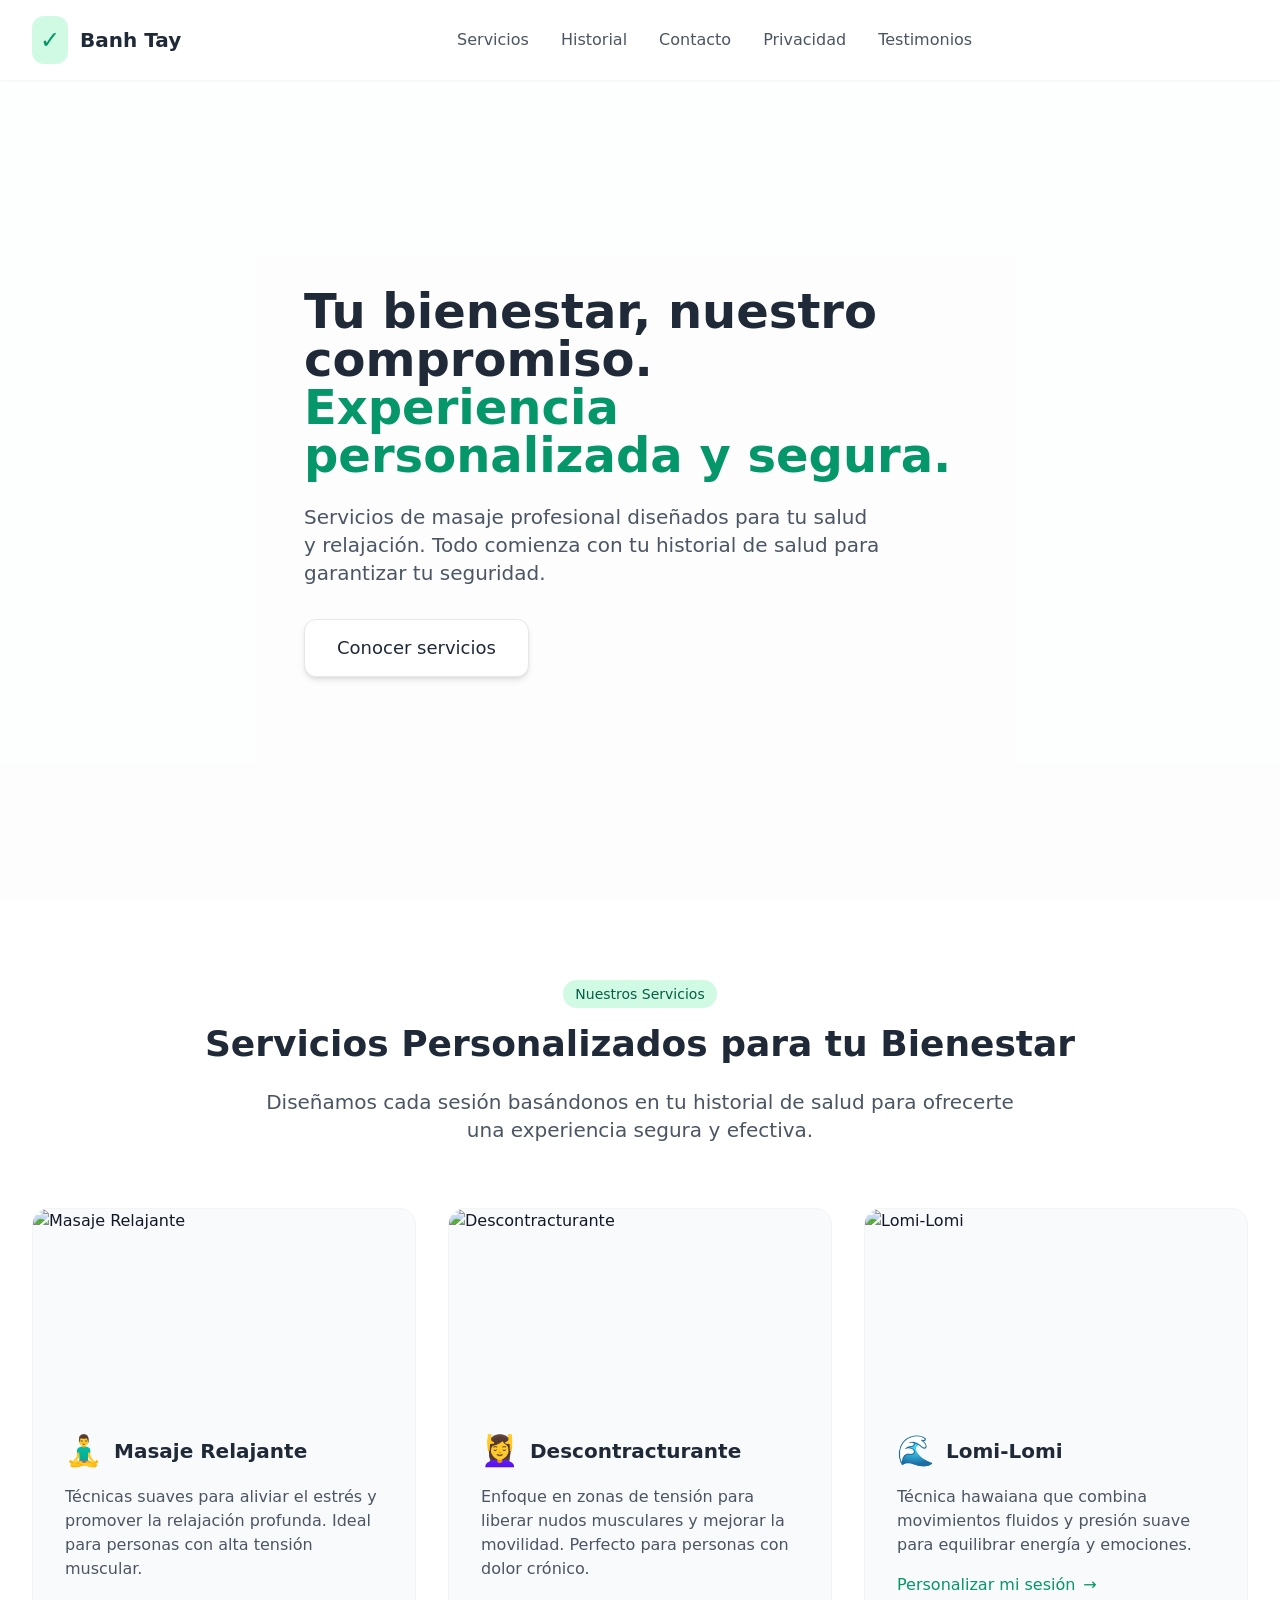
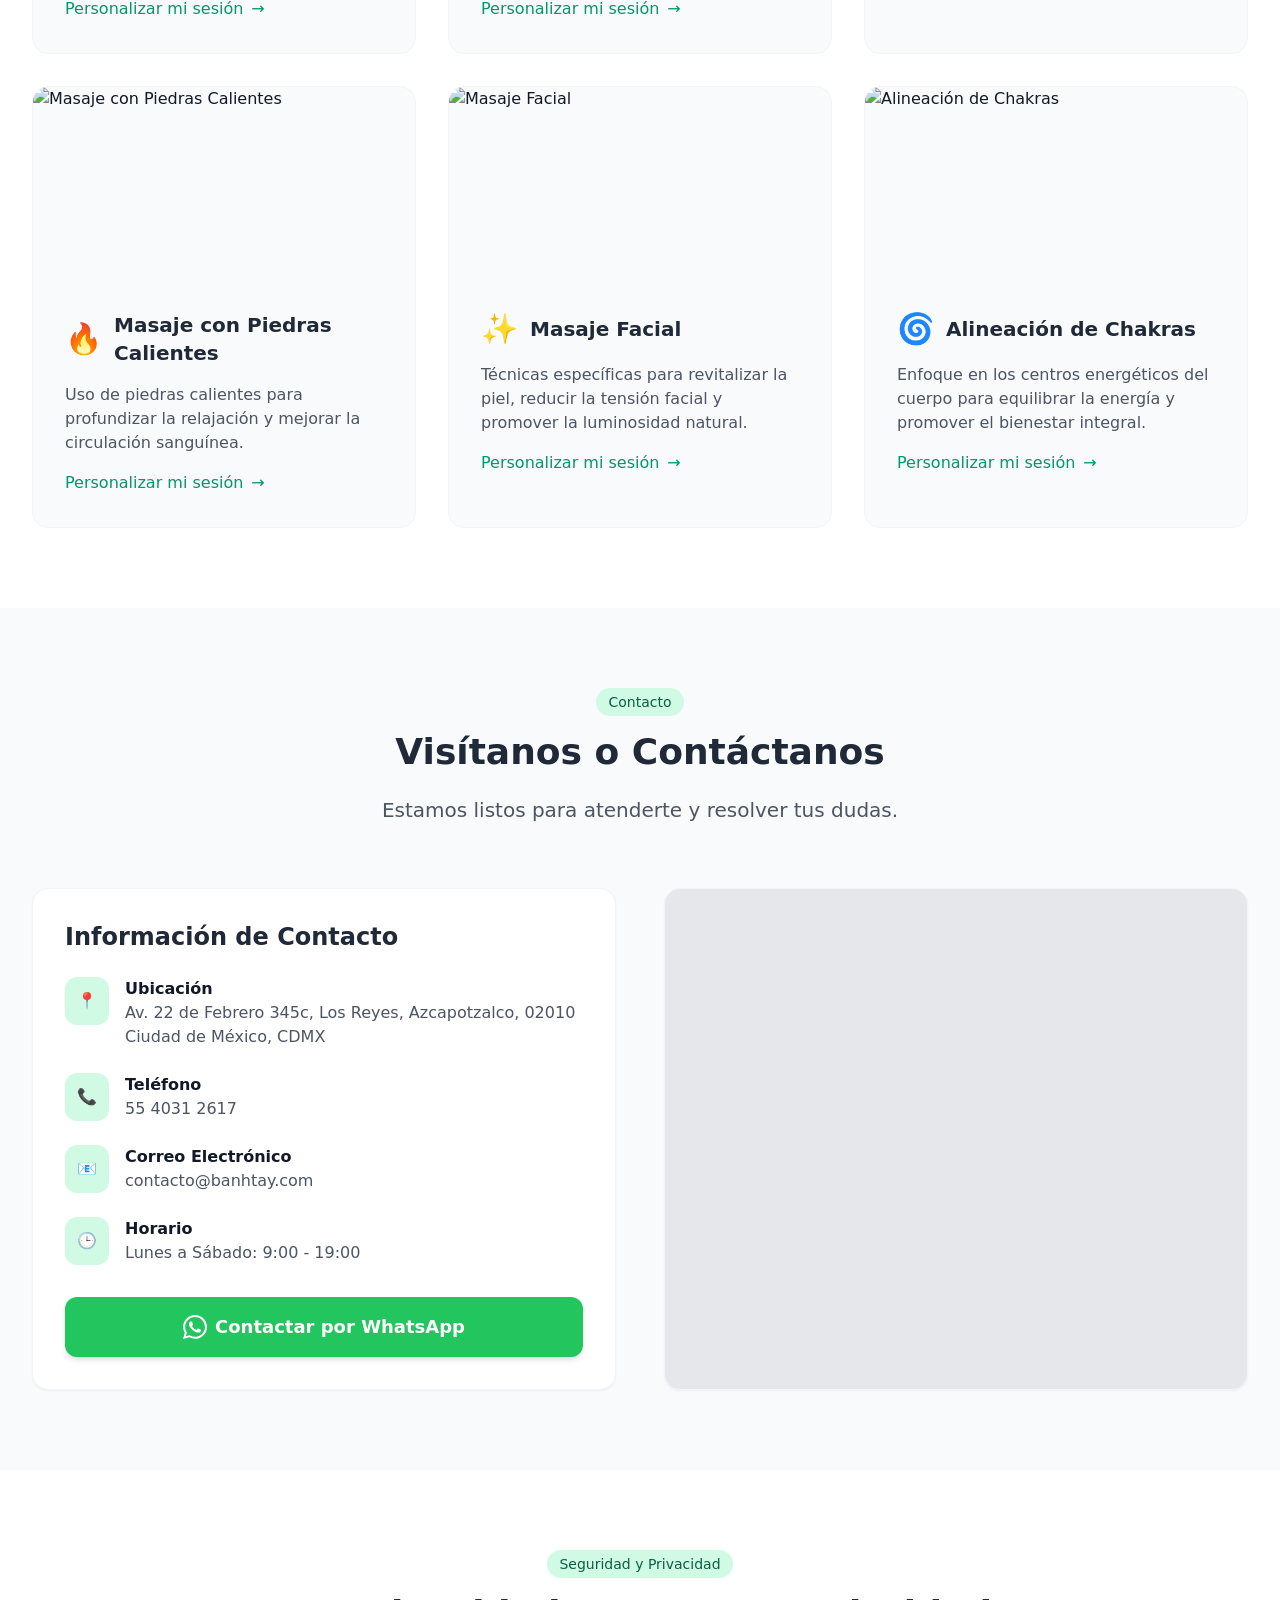
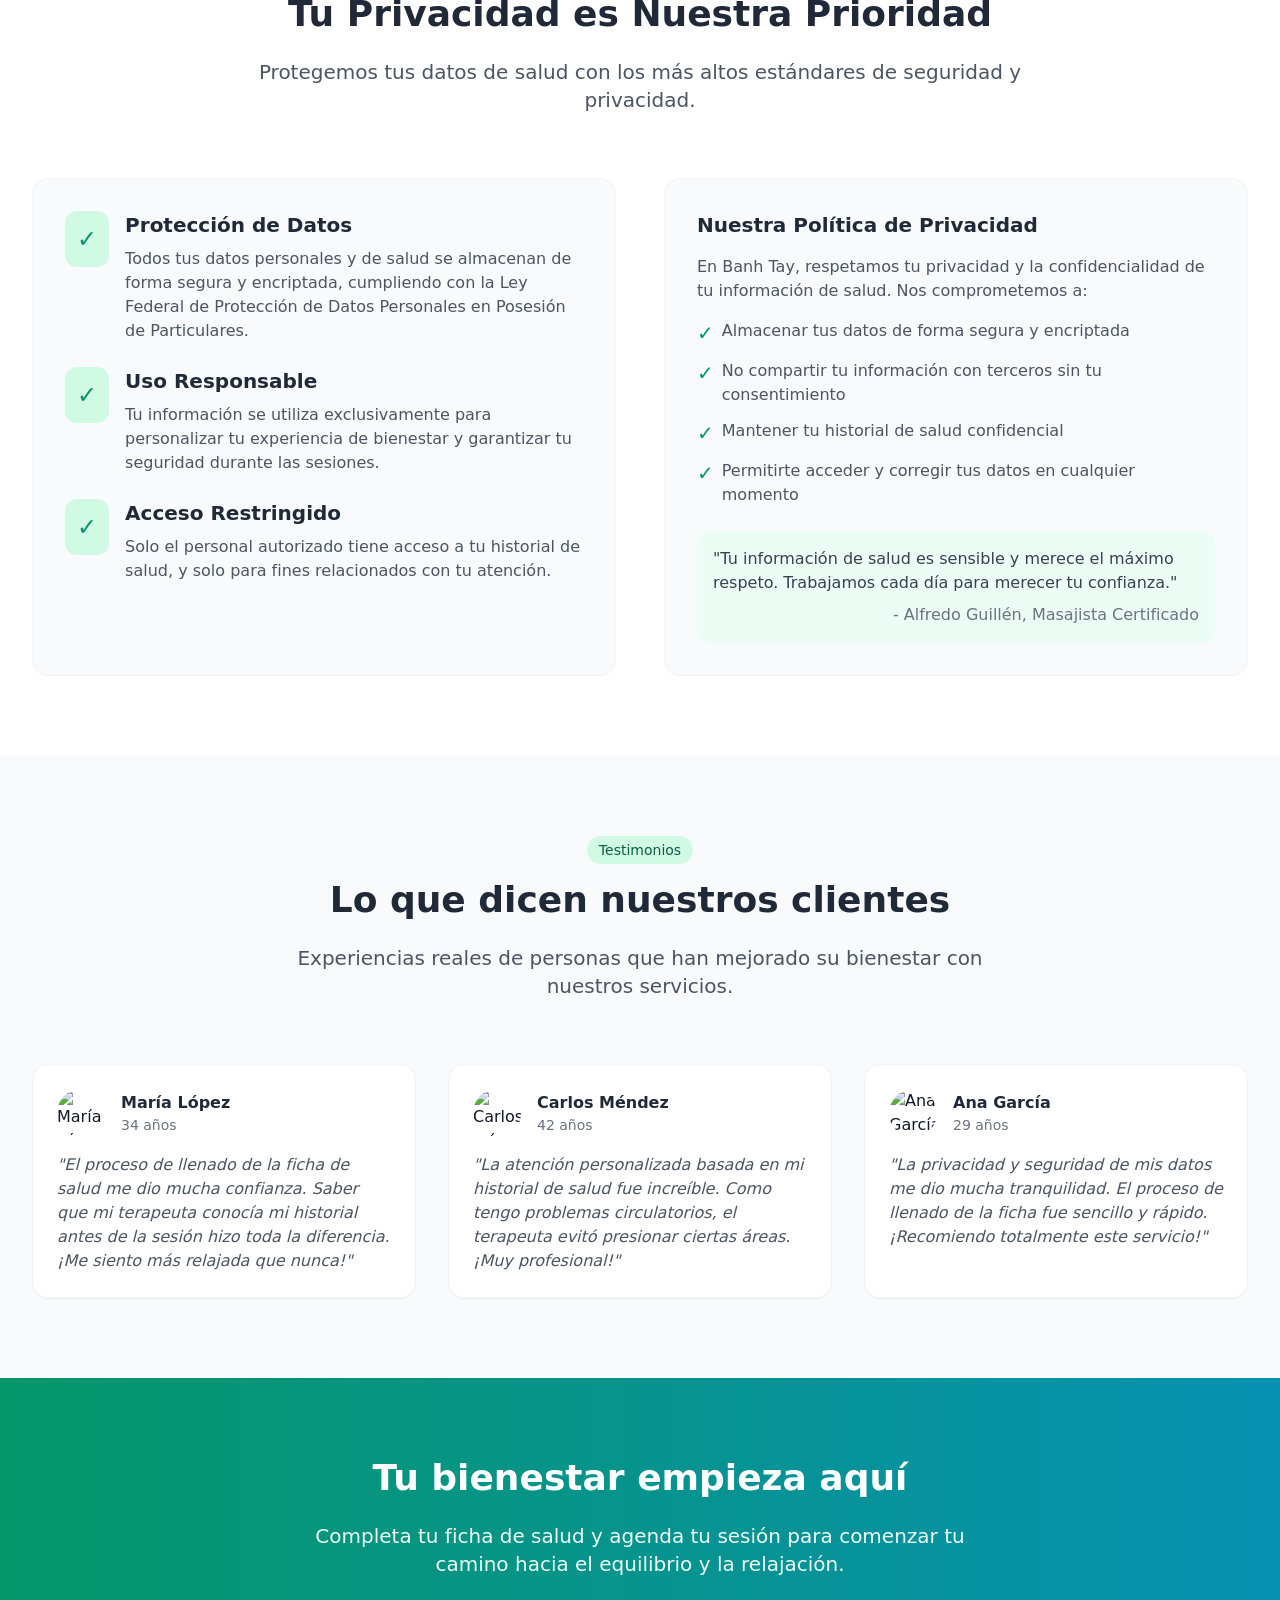
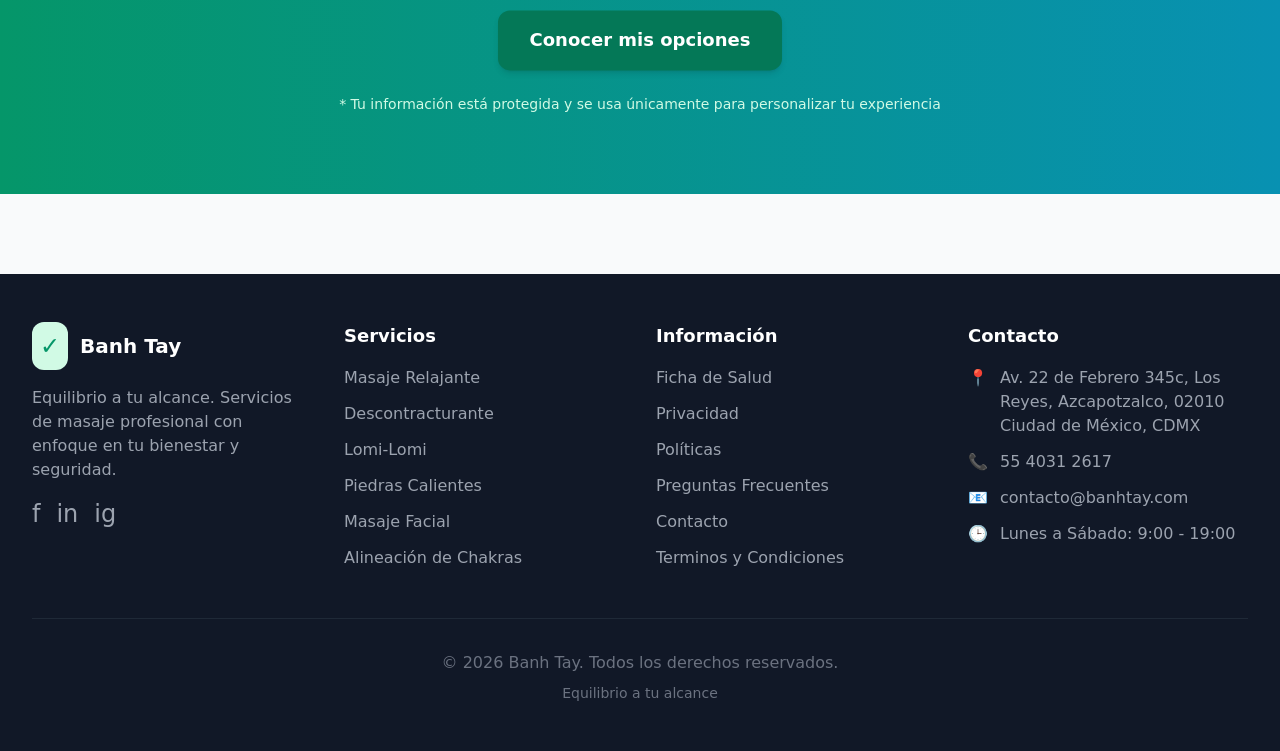
==== commit 87b39321: "Add files via upload" ====
--- a/index.html
+++ b/index.html
@@ -6,8 +6,8 @@
     <link rel="icon" type="image/svg+xml" href="/vite.svg" />
     <meta name="viewport" content="width=device-width, initial-scale=1.0" />
     <title>Banh Tay - Bienestar y Masajes</title>
-  <script type="module" crossorigin src="/assets/index-DjQRuzFS.js"></script>
-  <link rel="stylesheet" crossorigin href="/assets/index-BH5wl48c.css">
+  <script type="module" crossorigin src="/assets/index-TPZ5v2Gb.js"></script>
+  <link rel="stylesheet" crossorigin href="/assets/index-CW6pCBOT.css">
 </head>
 
 <body>
--- a/assets/index-CW6pCBOT.css
+++ b/assets/index-CW6pCBOT.css
@@ -0,0 +1 @@
+*,:before,:after{--tw-border-spacing-x: 0;--tw-border-spacing-y: 0;--tw-translate-x: 0;--tw-translate-y: 0;--tw-rotate: 0;--tw-skew-x: 0;--tw-skew-y: 0;--tw-scale-x: 1;--tw-scale-y: 1;--tw-pan-x: ;--tw-pan-y: ;--tw-pinch-zoom: ;--tw-scroll-snap-strictness: proximity;--tw-gradient-from-position: ;--tw-gradient-via-position: ;--tw-gradient-to-position: ;--tw-ordinal: ;--tw-slashed-zero: ;--tw-numeric-figure: ;--tw-numeric-spacing: ;--tw-numeric-fraction: ;--tw-ring-inset: ;--tw-ring-offset-width: 0px;--tw-ring-offset-color: #fff;--tw-ring-color: rgb(59 130 246 / .5);--tw-ring-offset-shadow: 0 0 #0000;--tw-ring-shadow: 0 0 #0000;--tw-shadow: 0 0 #0000;--tw-shadow-colored: 0 0 #0000;--tw-blur: ;--tw-brightness: ;--tw-contrast: ;--tw-grayscale: ;--tw-hue-rotate: ;--tw-invert: ;--tw-saturate: ;--tw-sepia: ;--tw-drop-shadow: ;--tw-backdrop-blur: ;--tw-backdrop-brightness: ;--tw-backdrop-contrast: ;--tw-backdrop-grayscale: ;--tw-backdrop-hue-rotate: ;--tw-backdrop-invert: ;--tw-backdrop-opacity: ;--tw-backdrop-saturate: ;--tw-backdrop-sepia: ;--tw-contain-size: ;--tw-contain-layout: ;--tw-contain-paint: ;--tw-contain-style: }::backdrop{--tw-border-spacing-x: 0;--tw-border-spacing-y: 0;--tw-translate-x: 0;--tw-translate-y: 0;--tw-rotate: 0;--tw-skew-x: 0;--tw-skew-y: 0;--tw-scale-x: 1;--tw-scale-y: 1;--tw-pan-x: ;--tw-pan-y: ;--tw-pinch-zoom: ;--tw-scroll-snap-strictness: proximity;--tw-gradient-from-position: ;--tw-gradient-via-position: ;--tw-gradient-to-position: ;--tw-ordinal: ;--tw-slashed-zero: ;--tw-numeric-figure: ;--tw-numeric-spacing: ;--tw-numeric-fraction: ;--tw-ring-inset: ;--tw-ring-offset-width: 0px;--tw-ring-offset-color: #fff;--tw-ring-color: rgb(59 130 246 / .5);--tw-ring-offset-shadow: 0 0 #0000;--tw-ring-shadow: 0 0 #0000;--tw-shadow: 0 0 #0000;--tw-shadow-colored: 0 0 #0000;--tw-blur: ;--tw-brightness: ;--tw-contrast: ;--tw-grayscale: ;--tw-hue-rotate: ;--tw-invert: ;--tw-saturate: ;--tw-sepia: ;--tw-drop-shadow: ;--tw-backdrop-blur: ;--tw-backdrop-brightness: ;--tw-backdrop-contrast: ;--tw-backdrop-grayscale: ;--tw-backdrop-hue-rotate: ;--tw-backdrop-invert: ;--tw-backdrop-opacity: ;--tw-backdrop-saturate: ;--tw-backdrop-sepia: ;--tw-contain-size: ;--tw-contain-layout: ;--tw-contain-paint: ;--tw-contain-style: }*,:before,:after{box-sizing:border-box;border-width:0;border-style:solid;border-color:#e5e7eb}:before,:after{--tw-content: ""}html,:host{line-height:1.5;-webkit-text-size-adjust:100%;-moz-tab-size:4;-o-tab-size:4;tab-size:4;font-family:ui-sans-serif,system-ui,sans-serif,"Apple Color Emoji","Segoe UI Emoji",Segoe UI Symbol,"Noto Color Emoji";font-feature-settings:normal;font-variation-settings:normal;-webkit-tap-highlight-color:transparent}body{margin:0;line-height:inherit}hr{height:0;color:inherit;border-top-width:1px}abbr:where([title]){-webkit-text-decoration:underline dotted;text-decoration:underline dotted}h1,h2,h3,h4,h5,h6{font-size:inherit;font-weight:inherit}a{color:inherit;text-decoration:inherit}b,strong{font-weight:bolder}code,kbd,samp,pre{font-family:ui-monospace,SFMono-Regular,Menlo,Monaco,Consolas,Liberation Mono,Courier New,monospace;font-feature-settings:normal;font-variation-settings:normal;font-size:1em}small{font-size:80%}sub,sup{font-size:75%;line-height:0;position:relative;vertical-align:baseline}sub{bottom:-.25em}sup{top:-.5em}table{text-indent:0;border-color:inherit;border-collapse:collapse}button,input,optgroup,select,textarea{font-family:inherit;font-feature-settings:inherit;font-variation-settings:inherit;font-size:100%;font-weight:inherit;line-height:inherit;letter-spacing:inherit;color:inherit;margin:0;padding:0}button,select{text-transform:none}button,input:where([type=button]),input:where([type=reset]),input:where([type=submit]){-webkit-appearance:button;background-color:transparent;background-image:none}:-moz-focusring{outline:auto}:-moz-ui-invalid{box-shadow:none}progress{vertical-align:baseline}::-webkit-inner-spin-button,::-webkit-outer-spin-button{height:auto}[type=search]{-webkit-appearance:textfield;outline-offset:-2px}::-webkit-search-decoration{-webkit-appearance:none}::-webkit-file-upload-button{-webkit-appearance:button;font:inherit}summary{display:list-item}blockquote,dl,dd,h1,h2,h3,h4,h5,h6,hr,figure,p,pre{margin:0}fieldset{margin:0;padding:0}legend{padding:0}ol,ul,menu{list-style:none;margin:0;padding:0}dialog{padding:0}textarea{resize:vertical}input::-moz-placeholder,textarea::-moz-placeholder{opacity:1;color:#9ca3af}input::placeholder,textarea::placeholder{opacity:1;color:#9ca3af}button,[role=button]{cursor:pointer}:disabled{cursor:default}img,svg,video,canvas,audio,iframe,embed,object{display:block;vertical-align:middle}img,video{max-width:100%;height:auto}[hidden]:where(:not([hidden=until-found])){display:none}.container{width:100%}@media (min-width: 640px){.container{max-width:640px}}@media (min-width: 768px){.container{max-width:768px}}@media (min-width: 1024px){.container{max-width:1024px}}@media (min-width: 1280px){.container{max-width:1280px}}@media (min-width: 1536px){.container{max-width:1536px}}.fixed{position:fixed}.absolute{position:absolute}.relative{position:relative}.inset-0{top:0;right:0;bottom:0;left:0}.z-0{z-index:0}.z-10{z-index:10}.z-50{z-index:50}.mx-auto{margin-left:auto;margin-right:auto}.mb-1{margin-bottom:.25rem}.mb-10{margin-bottom:2.5rem}.mb-12{margin-bottom:3rem}.mb-16{margin-bottom:4rem}.mb-2{margin-bottom:.5rem}.mb-4{margin-bottom:1rem}.mb-6{margin-bottom:1.5rem}.mb-8{margin-bottom:2rem}.ml-2{margin-left:.5rem}.ml-3{margin-left:.75rem}.mr-2{margin-right:.5rem}.mr-3{margin-right:.75rem}.mr-4{margin-right:1rem}.mt-1{margin-top:.25rem}.mt-10{margin-top:2.5rem}.mt-12{margin-top:3rem}.mt-2{margin-top:.5rem}.mt-20{margin-top:5rem}.mt-6{margin-top:1.5rem}.mt-8{margin-top:2rem}.block{display:block}.inline-block{display:inline-block}.inline{display:inline}.flex{display:flex}.inline-flex{display:inline-flex}.grid{display:grid}.hidden{display:none}.h-12{height:3rem}.h-2{height:.5rem}.h-20{height:5rem}.h-48{height:12rem}.h-5{height:1.25rem}.h-6{height:1.5rem}.h-\[100vh\]{height:100vh}.h-full{height:100%}.min-h-\[400px\]{min-height:400px}.min-h-\[700px\]{min-height:700px}.w-12{width:3rem}.w-20{width:5rem}.w-48{width:12rem}.w-5{width:1.25rem}.w-6{width:1.5rem}.w-full{width:100%}.max-w-2xl{max-width:42rem}.max-w-3xl{max-width:48rem}.max-w-4xl{max-width:56rem}.max-w-7xl{max-width:80rem}.max-w-xl{max-width:36rem}.flex-shrink-0{flex-shrink:0}.transform{transform:translate(var(--tw-translate-x),var(--tw-translate-y)) rotate(var(--tw-rotate)) skew(var(--tw-skew-x)) skewY(var(--tw-skew-y)) scaleX(var(--tw-scale-x)) scaleY(var(--tw-scale-y))}@keyframes spin{to{transform:rotate(360deg)}}.animate-spin{animation:spin 1s linear infinite}.cursor-not-allowed{cursor:not-allowed}.cursor-pointer{cursor:pointer}.grid-cols-1{grid-template-columns:repeat(1,minmax(0,1fr))}.grid-cols-2{grid-template-columns:repeat(2,minmax(0,1fr))}.grid-cols-3{grid-template-columns:repeat(3,minmax(0,1fr))}.flex-col{flex-direction:column}.items-start{align-items:flex-start}.items-center{align-items:center}.justify-center{justify-content:center}.justify-between{justify-content:space-between}.gap-12{gap:3rem}.gap-2{gap:.5rem}.gap-4{gap:1rem}.gap-6{gap:1.5rem}.gap-8{gap:2rem}.space-x-1>:not([hidden])~:not([hidden]){--tw-space-x-reverse: 0;margin-right:calc(.25rem * var(--tw-space-x-reverse));margin-left:calc(.25rem * calc(1 - var(--tw-space-x-reverse)))}.space-x-4>:not([hidden])~:not([hidden]){--tw-space-x-reverse: 0;margin-right:calc(1rem * var(--tw-space-x-reverse));margin-left:calc(1rem * calc(1 - var(--tw-space-x-reverse)))}.space-x-8>:not([hidden])~:not([hidden]){--tw-space-x-reverse: 0;margin-right:calc(2rem * var(--tw-space-x-reverse));margin-left:calc(2rem * calc(1 - var(--tw-space-x-reverse)))}.space-y-3>:not([hidden])~:not([hidden]){--tw-space-y-reverse: 0;margin-top:calc(.75rem * calc(1 - var(--tw-space-y-reverse)));margin-bottom:calc(.75rem * var(--tw-space-y-reverse))}.space-y-4>:not([hidden])~:not([hidden]){--tw-space-y-reverse: 0;margin-top:calc(1rem * calc(1 - var(--tw-space-y-reverse)));margin-bottom:calc(1rem * var(--tw-space-y-reverse))}.space-y-6>:not([hidden])~:not([hidden]){--tw-space-y-reverse: 0;margin-top:calc(1.5rem * calc(1 - var(--tw-space-y-reverse)));margin-bottom:calc(1.5rem * var(--tw-space-y-reverse))}.space-y-8>:not([hidden])~:not([hidden]){--tw-space-y-reverse: 0;margin-top:calc(2rem * calc(1 - var(--tw-space-y-reverse)));margin-bottom:calc(2rem * var(--tw-space-y-reverse))}.overflow-hidden{overflow:hidden}.rounded-2xl{border-radius:1rem}.rounded-3xl{border-radius:1.5rem}.rounded-full{border-radius:9999px}.rounded-lg{border-radius:.5rem}.rounded-xl{border-radius:.75rem}.border{border-width:1px}.border-2{border-width:2px}.border-b{border-bottom-width:1px}.border-b-2{border-bottom-width:2px}.border-t{border-top-width:1px}.border-emerald-100{--tw-border-opacity: 1;border-color:rgb(209 250 229 / var(--tw-border-opacity, 1))}.border-emerald-500{--tw-border-opacity: 1;border-color:rgb(16 185 129 / var(--tw-border-opacity, 1))}.border-gray-100{--tw-border-opacity: 1;border-color:rgb(243 244 246 / var(--tw-border-opacity, 1))}.border-gray-200{--tw-border-opacity: 1;border-color:rgb(229 231 235 / var(--tw-border-opacity, 1))}.border-gray-300{--tw-border-opacity: 1;border-color:rgb(209 213 219 / var(--tw-border-opacity, 1))}.border-gray-800{--tw-border-opacity: 1;border-color:rgb(31 41 55 / var(--tw-border-opacity, 1))}.border-white{--tw-border-opacity: 1;border-color:rgb(255 255 255 / var(--tw-border-opacity, 1))}.bg-emerald-100{--tw-bg-opacity: 1;background-color:rgb(209 250 229 / var(--tw-bg-opacity, 1))}.bg-emerald-50{--tw-bg-opacity: 1;background-color:rgb(236 253 245 / var(--tw-bg-opacity, 1))}.bg-emerald-600{--tw-bg-opacity: 1;background-color:rgb(5 150 105 / var(--tw-bg-opacity, 1))}.bg-emerald-700{--tw-bg-opacity: 1;background-color:rgb(4 120 87 / var(--tw-bg-opacity, 1))}.bg-gray-200{--tw-bg-opacity: 1;background-color:rgb(229 231 235 / var(--tw-bg-opacity, 1))}.bg-gray-50{--tw-bg-opacity: 1;background-color:rgb(249 250 251 / var(--tw-bg-opacity, 1))}.bg-gray-900{--tw-bg-opacity: 1;background-color:rgb(17 24 39 / var(--tw-bg-opacity, 1))}.bg-green-500{--tw-bg-opacity: 1;background-color:rgb(34 197 94 / var(--tw-bg-opacity, 1))}.bg-white{--tw-bg-opacity: 1;background-color:rgb(255 255 255 / var(--tw-bg-opacity, 1))}.bg-white\/70{background-color:#ffffffb3}.bg-gradient-to-r{background-image:linear-gradient(to right,var(--tw-gradient-stops))}.from-emerald-50{--tw-gradient-from: #ecfdf5 var(--tw-gradient-from-position);--tw-gradient-to: rgb(236 253 245 / 0) var(--tw-gradient-to-position);--tw-gradient-stops: var(--tw-gradient-from), var(--tw-gradient-to)}.from-emerald-600{--tw-gradient-from: #059669 var(--tw-gradient-from-position);--tw-gradient-to: rgb(5 150 105 / 0) var(--tw-gradient-to-position);--tw-gradient-stops: var(--tw-gradient-from), var(--tw-gradient-to)}.to-cyan-50{--tw-gradient-to: #ecfeff var(--tw-gradient-to-position)}.to-cyan-600{--tw-gradient-to: #0891b2 var(--tw-gradient-to-position)}.bg-cover{background-size:cover}.bg-center{background-position:center}.fill-current{fill:currentColor}.object-cover{-o-object-fit:cover;object-fit:cover}.p-2{padding:.5rem}.p-3{padding:.75rem}.p-4{padding:1rem}.p-6{padding:1.5rem}.p-8{padding:2rem}.px-3{padding-left:.75rem;padding-right:.75rem}.px-4{padding-left:1rem;padding-right:1rem}.px-6{padding-left:1.5rem;padding-right:1.5rem}.px-8{padding-left:2rem;padding-right:2rem}.py-1{padding-top:.25rem;padding-bottom:.25rem}.py-12{padding-top:3rem;padding-bottom:3rem}.py-2{padding-top:.5rem;padding-bottom:.5rem}.py-2\.5{padding-top:.625rem;padding-bottom:.625rem}.py-20{padding-top:5rem;padding-bottom:5rem}.py-3{padding-top:.75rem;padding-bottom:.75rem}.py-3\.5{padding-top:.875rem;padding-bottom:.875rem}.py-4{padding-top:1rem;padding-bottom:1rem}.pt-16{padding-top:4rem}.pt-32{padding-top:8rem}.pt-6{padding-top:1.5rem}.pt-8{padding-top:2rem}.text-center{text-align:center}.text-right{text-align:right}.font-sans{font-family:ui-sans-serif,system-ui,sans-serif,"Apple Color Emoji","Segoe UI Emoji",Segoe UI Symbol,"Noto Color Emoji"}.text-2xl{font-size:1.5rem;line-height:2rem}.text-3xl{font-size:1.875rem;line-height:2.25rem}.text-4xl{font-size:2.25rem;line-height:2.5rem}.text-lg{font-size:1.125rem;line-height:1.75rem}.text-sm{font-size:.875rem;line-height:1.25rem}.text-xl{font-size:1.25rem;line-height:1.75rem}.text-xs{font-size:.75rem;line-height:1rem}.font-bold{font-weight:700}.font-medium{font-weight:500}.font-normal{font-weight:400}.font-semibold{font-weight:600}.italic{font-style:italic}.leading-tight{line-height:1.25}.text-emerald-100{--tw-text-opacity: 1;color:rgb(209 250 229 / var(--tw-text-opacity, 1))}.text-emerald-50{--tw-text-opacity: 1;color:rgb(236 253 245 / var(--tw-text-opacity, 1))}.text-emerald-600{--tw-text-opacity: 1;color:rgb(5 150 105 / var(--tw-text-opacity, 1))}.text-emerald-800{--tw-text-opacity: 1;color:rgb(6 95 70 / var(--tw-text-opacity, 1))}.text-gray-300{--tw-text-opacity: 1;color:rgb(209 213 219 / var(--tw-text-opacity, 1))}.text-gray-400{--tw-text-opacity: 1;color:rgb(156 163 175 / var(--tw-text-opacity, 1))}.text-gray-500{--tw-text-opacity: 1;color:rgb(107 114 128 / var(--tw-text-opacity, 1))}.text-gray-600{--tw-text-opacity: 1;color:rgb(75 85 99 / var(--tw-text-opacity, 1))}.text-gray-700{--tw-text-opacity: 1;color:rgb(55 65 81 / var(--tw-text-opacity, 1))}.text-gray-800{--tw-text-opacity: 1;color:rgb(31 41 55 / var(--tw-text-opacity, 1))}.text-gray-900{--tw-text-opacity: 1;color:rgb(17 24 39 / var(--tw-text-opacity, 1))}.text-red-500{--tw-text-opacity: 1;color:rgb(239 68 68 / var(--tw-text-opacity, 1))}.text-white{--tw-text-opacity: 1;color:rgb(255 255 255 / var(--tw-text-opacity, 1))}.opacity-70{opacity:.7}.shadow-md{--tw-shadow: 0 4px 6px -1px rgb(0 0 0 / .1), 0 2px 4px -2px rgb(0 0 0 / .1);--tw-shadow-colored: 0 4px 6px -1px var(--tw-shadow-color), 0 2px 4px -2px var(--tw-shadow-color);box-shadow:var(--tw-ring-offset-shadow, 0 0 #0000),var(--tw-ring-shadow, 0 0 #0000),var(--tw-shadow)}.shadow-sm{--tw-shadow: 0 1px 2px 0 rgb(0 0 0 / .05);--tw-shadow-colored: 0 1px 2px 0 var(--tw-shadow-color);box-shadow:var(--tw-ring-offset-shadow, 0 0 #0000),var(--tw-ring-shadow, 0 0 #0000),var(--tw-shadow)}.shadow-xl{--tw-shadow: 0 20px 25px -5px rgb(0 0 0 / .1), 0 8px 10px -6px rgb(0 0 0 / .1);--tw-shadow-colored: 0 20px 25px -5px var(--tw-shadow-color), 0 8px 10px -6px var(--tw-shadow-color);box-shadow:var(--tw-ring-offset-shadow, 0 0 #0000),var(--tw-ring-shadow, 0 0 #0000),var(--tw-shadow)}.filter{filter:var(--tw-blur) var(--tw-brightness) var(--tw-contrast) var(--tw-grayscale) var(--tw-hue-rotate) var(--tw-invert) var(--tw-saturate) var(--tw-sepia) var(--tw-drop-shadow)}.transition{transition-property:color,background-color,border-color,text-decoration-color,fill,stroke,opacity,box-shadow,transform,filter,backdrop-filter;transition-timing-function:cubic-bezier(.4,0,.2,1);transition-duration:.15s}.transition-all{transition-property:all;transition-timing-function:cubic-bezier(.4,0,.2,1);transition-duration:.15s}.transition-colors{transition-property:color,background-color,border-color,text-decoration-color,fill,stroke;transition-timing-function:cubic-bezier(.4,0,.2,1);transition-duration:.15s}.transition-transform{transition-property:transform;transition-timing-function:cubic-bezier(.4,0,.2,1);transition-duration:.15s}.duration-500{transition-duration:.5s}html{scroll-behavior:smooth}.hover\:scale-105:hover{--tw-scale-x: 1.05;--tw-scale-y: 1.05;transform:translate(var(--tw-translate-x),var(--tw-translate-y)) rotate(var(--tw-rotate)) skew(var(--tw-skew-x)) skewY(var(--tw-skew-y)) scaleX(var(--tw-scale-x)) scaleY(var(--tw-scale-y))}.hover\:border-gray-300:hover{--tw-border-opacity: 1;border-color:rgb(209 213 219 / var(--tw-border-opacity, 1))}.hover\:bg-emerald-700:hover{--tw-bg-opacity: 1;background-color:rgb(4 120 87 / var(--tw-bg-opacity, 1))}.hover\:bg-emerald-800:hover{--tw-bg-opacity: 1;background-color:rgb(6 95 70 / var(--tw-bg-opacity, 1))}.hover\:bg-gray-100:hover{--tw-bg-opacity: 1;background-color:rgb(243 244 246 / var(--tw-bg-opacity, 1))}.hover\:bg-gray-50:hover{--tw-bg-opacity: 1;background-color:rgb(249 250 251 / var(--tw-bg-opacity, 1))}.hover\:bg-green-600:hover{--tw-bg-opacity: 1;background-color:rgb(22 163 74 / var(--tw-bg-opacity, 1))}.hover\:text-emerald-600:hover{--tw-text-opacity: 1;color:rgb(5 150 105 / var(--tw-text-opacity, 1))}.hover\:text-emerald-800:hover{--tw-text-opacity: 1;color:rgb(6 95 70 / var(--tw-text-opacity, 1))}.hover\:text-white:hover{--tw-text-opacity: 1;color:rgb(255 255 255 / var(--tw-text-opacity, 1))}.hover\:shadow-lg:hover{--tw-shadow: 0 10px 15px -3px rgb(0 0 0 / .1), 0 4px 6px -4px rgb(0 0 0 / .1);--tw-shadow-colored: 0 10px 15px -3px var(--tw-shadow-color), 0 4px 6px -4px var(--tw-shadow-color);box-shadow:var(--tw-ring-offset-shadow, 0 0 #0000),var(--tw-ring-shadow, 0 0 #0000),var(--tw-shadow)}.hover\:shadow-md:hover{--tw-shadow: 0 4px 6px -1px rgb(0 0 0 / .1), 0 2px 4px -2px rgb(0 0 0 / .1);--tw-shadow-colored: 0 4px 6px -1px var(--tw-shadow-color), 0 2px 4px -2px var(--tw-shadow-color);box-shadow:var(--tw-ring-offset-shadow, 0 0 #0000),var(--tw-ring-shadow, 0 0 #0000),var(--tw-shadow)}.hover\:shadow-xl:hover{--tw-shadow: 0 20px 25px -5px rgb(0 0 0 / .1), 0 8px 10px -6px rgb(0 0 0 / .1);--tw-shadow-colored: 0 20px 25px -5px var(--tw-shadow-color), 0 8px 10px -6px var(--tw-shadow-color);box-shadow:var(--tw-ring-offset-shadow, 0 0 #0000),var(--tw-ring-shadow, 0 0 #0000),var(--tw-shadow)}.focus\:border-emerald-500:focus{--tw-border-opacity: 1;border-color:rgb(16 185 129 / var(--tw-border-opacity, 1))}.focus\:ring-2:focus{--tw-ring-offset-shadow: var(--tw-ring-inset) 0 0 0 var(--tw-ring-offset-width) var(--tw-ring-offset-color);--tw-ring-shadow: var(--tw-ring-inset) 0 0 0 calc(2px + var(--tw-ring-offset-width)) var(--tw-ring-color);box-shadow:var(--tw-ring-offset-shadow),var(--tw-ring-shadow),var(--tw-shadow, 0 0 #0000)}.focus\:ring-emerald-500:focus{--tw-ring-opacity: 1;--tw-ring-color: rgb(16 185 129 / var(--tw-ring-opacity, 1))}@media (min-width: 640px){.sm\:flex-row{flex-direction:row}.sm\:px-6{padding-left:1.5rem;padding-right:1.5rem}}@media (min-width: 768px){.md\:block{display:block}.md\:grid-cols-2{grid-template-columns:repeat(2,minmax(0,1fr))}.md\:grid-cols-3{grid-template-columns:repeat(3,minmax(0,1fr))}.md\:grid-cols-4{grid-template-columns:repeat(4,minmax(0,1fr))}.md\:text-4xl{font-size:2.25rem;line-height:2.5rem}.md\:text-5xl{font-size:3rem;line-height:1}}@media (min-width: 1024px){.lg\:grid-cols-3{grid-template-columns:repeat(3,minmax(0,1fr))}.lg\:px-8{padding-left:2rem;padding-right:2rem}}
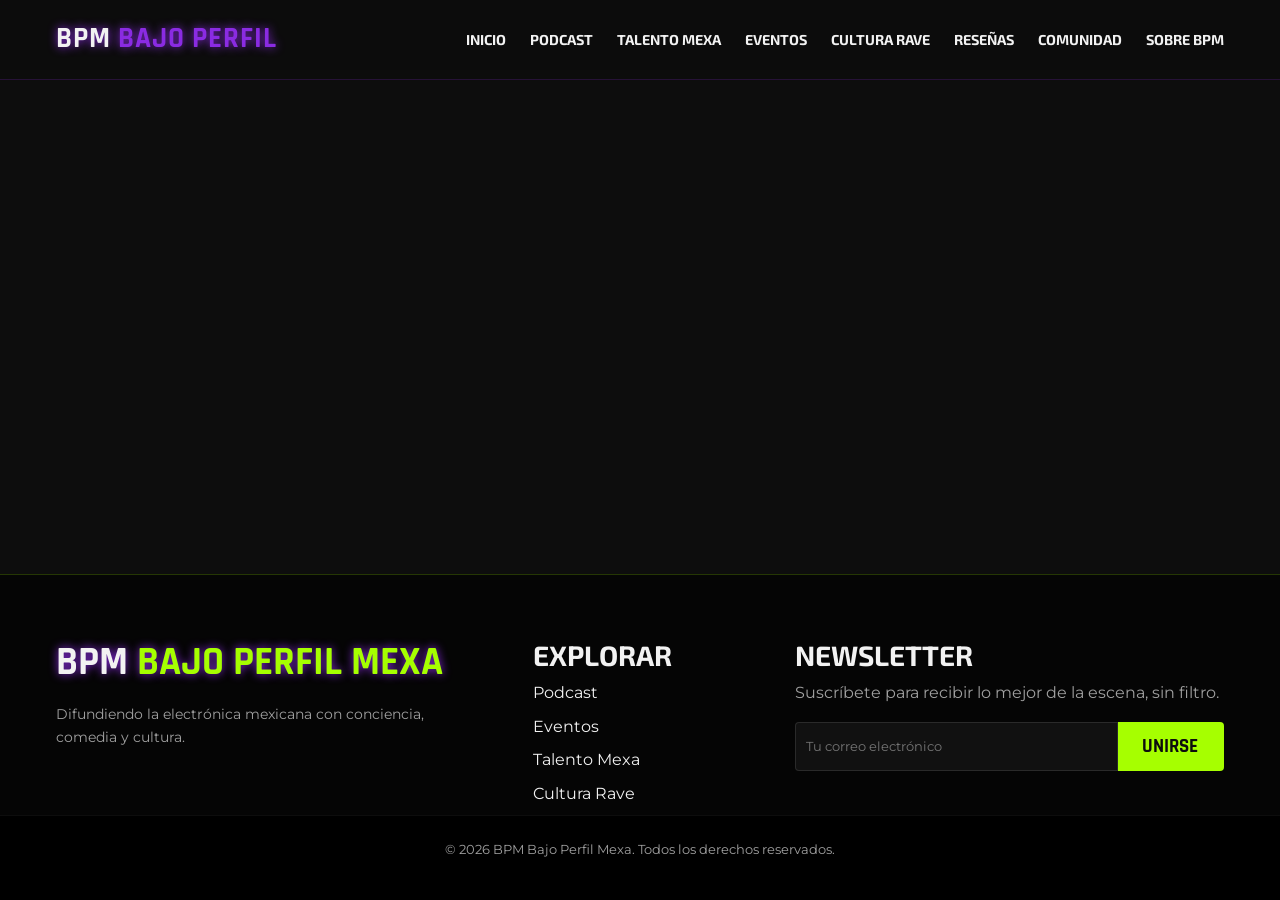
==== commit 0d06e001: "Add files via upload" ====
--- a/index.html
+++ b/index.html
@@ -1,17 +1,14 @@
 <!doctype html>
 <html lang="es">
-
-<head>
+  <head>
     <meta charset="UTF-8" />
-    <link rel="icon" type="image/svg+xml" href="/vite.svg" />
     <meta name="viewport" content="width=device-width, initial-scale=1.0" />
-    <title>Banh Tay - Bienestar y Masajes</title>
-  <script type="module" crossorigin src="/assets/index-TPZ5v2Gb.js"></script>
-  <link rel="stylesheet" crossorigin href="/assets/index-CW6pCBOT.css">
-</head>
-
-<body>
+    <title>BPM Bajo Perfil Mexa</title>
+    <meta name="description" content="Difundiendo la electrónica mexicana con conciencia, comedia y cultura." />
+    <script type="module" crossorigin src="/assets/index-BJvnqY2r.js"></script>
+    <link rel="stylesheet" crossorigin href="/assets/index-ogiKI_VU.css">
+  </head>
+  <body>
     <div id="root"></div>
-</body>
-
-</html>+  </body>
+</html>
--- a/assets/index-ogiKI_VU.css
+++ b/assets/index-ogiKI_VU.css
@@ -0,0 +1 @@
+@import"https://fonts.googleapis.com/css2?family=Rajdhani:wght@400;600;700&family=Montserrat:wght@400;500;700&family=Exo+2:wght@400;700&display=swap";.navbar{position:fixed;top:0;left:0;width:100%;height:80px;background-color:#0d0d0df2;-webkit-backdrop-filter:blur(10px);backdrop-filter:blur(10px);z-index:1000;border-bottom:1px solid rgba(138,43,226,.2)}.navbar-container{display:flex;justify-content:space-between;align-items:center;height:100%}.navbar-logo{font-family:var(--font-heading);font-size:1.8rem;font-weight:700;letter-spacing:1px}.menu-icon{display:none;cursor:pointer}.nav-menu{display:flex;gap:1.5rem;align-items:center}.nav-item{font-family:var(--font-subheading);font-size:.9rem;text-transform:uppercase;font-weight:700;position:relative}.nav-item:after{content:"";position:absolute;bottom:-4px;left:0;width:0;height:2px;background-color:var(--acid-green);transition:width .3s ease}.nav-item:hover:after,.active-link:after{width:100%}.active-link{color:var(--acid-green)!important;text-shadow:0 0 8px var(--acid-green)}@media screen and (max-width: 968px){.menu-icon{display:block}.nav-menu{position:fixed;top:80px;left:-100%;flex-direction:column;background-color:#0d0d0dfa;width:100%;height:calc(100vh - 80px);justify-content:center;gap:2rem;transition:left .4s ease}.nav-menu.active{left:0}.nav-item{font-size:1.5rem}}.footer{background-color:#050505;border-top:1px solid rgba(166,255,0,.2);padding:4rem 0 0;margin-top:4rem}.footer-container{display:grid;grid-template-columns:2fr 1fr 2fr;gap:3rem;margin-bottom:3rem}.footer-logo p{margin-top:1rem;font-size:.9rem}.footer-links ul{list-style:none}.footer-links li{margin-bottom:.5rem}.newsletter-form{display:flex;margin-top:1rem}.newsletter-form input{padding:10px;background-color:#ffffff0d;border:1px solid rgba(255,255,255,.1);color:var(--text-white);border-radius:4px 0 0 4px;outline:none;font-family:var(--font-body);flex-grow:1}.newsletter-form input:focus{border-color:var(--acid-green)}.newsletter-form button{border-radius:0 4px 4px 0;border-left:none}.footer-bottom{text-align:center;padding:1.5rem;background-color:#000;border-top:1px solid rgba(255,255,255,.05);font-size:.8rem;color:var(--text-gray)}@media screen and (max-width: 768px){.footer-container{grid-template-columns:1fr;gap:2rem}}.home-page{width:100%}.hero-section{position:relative;min-height:85vh;display:flex;align-items:center;background-image:url(https://images.unsplash.com/photo-1574391884720-bbc3740c59d1?q=80&w=2000&auto=format&fit=crop);background-size:cover;background-position:center;background-attachment:fixed;padding-top:80px}.hero-overlay{position:absolute;top:0;left:0;width:100%;height:100%;background:linear-gradient(to right,#0a0a0af2,#0a0a0ab3);z-index:1}.hero-content{position:relative;z-index:2;max-width:800px}.hero-title{margin-bottom:20px;text-shadow:0 4px 20px rgba(0,0,0,.8)}.hero-subtitle{font-size:1.2rem;color:var(--text-white);margin-bottom:40px;text-shadow:0 2px 4px rgba(0,0,0,.8)}.hero-actions{display:flex;gap:20px;flex-wrap:wrap}.d-flex{display:flex}.align-center{align-items:center}.gap-sm{gap:8px}.highlights-section{display:grid;grid-template-columns:repeat(auto-fit,minmax(300px,1fr));gap:30px;margin-top:-60px;position:relative;z-index:10;padding-bottom:60px}.highlight-card{padding:24px}.card-tag{font-family:var(--font-heading);color:var(--neon-purple);font-size:.9rem;font-weight:700;margin-bottom:15px;letter-spacing:1px}.podcast-preview,.dj-preview{display:flex;gap:15px;align-items:center}.podcast-thumbnail{width:80px;height:80px;background-color:#222;border-radius:4px;background-image:linear-gradient(45deg,var(--neon-purple),#222)}.dj-avatar{width:80px;height:80px;border-radius:50%;background-color:#333;border:2px solid var(--acid-green)}.podcast-info h4,.dj-info h4{margin-bottom:5px;font-size:1.1rem}.dj-location{font-size:.8rem;color:var(--text-gray);display:block}.dj-genre{font-size:.9rem;color:var(--acid-green);margin:5px 0}.phrase-card{display:flex;flex-direction:column;justify-content:center}.quote{font-style:italic;font-size:1.3rem;border-left:4px solid var(--acid-green);padding-left:15px;line-height:1.4}@media screen and (max-width: 768px){.hero-title{font-size:2.5rem}}.podcast-card{display:flex;flex-direction:column;cursor:pointer;transition:all .3s ease}.podcast-image-container{position:relative;width:100%;padding-top:100%;overflow:hidden}.podcast-bg-image{position:absolute;top:0;left:0;width:100%;height:100%;object-fit:cover;transition:transform .5s ease}.podcast-card:hover .podcast-bg-image{transform:scale(1.05)}.play-overlay{position:absolute;top:0;left:0;width:100%;height:100%;background-color:#0d0d0d66;display:flex;justify-content:center;align-items:center;opacity:0;transition:opacity .3s ease}.podcast-card:hover .play-overlay{opacity:1}.podcast-details{padding:1rem}.episode-badge{background-color:var(--neon-purple);padding:2px 8px;font-size:.8rem;font-weight:700;border-radius:4px;margin-right:10px}.podcast-date{font-size:.85rem}.podcast-title{margin:10px 0;font-size:1.2rem;line-height:1.3}.podcast-duration{font-size:.9rem;font-weight:600}.podcast-page{padding-top:4rem;padding-bottom:6rem}.page-header{margin-bottom:4rem;text-align:center}.page-header h1{font-size:4rem}.page-description{max-width:600px;margin:0 auto;font-size:1.2rem}.episodes-grid{display:grid;grid-template-columns:repeat(auto-fill,minmax(250px,1fr));gap:2rem}.dj-card{text-align:center;background-color:transparent!important;border:none!important;animation:fadeUp .6s ease forwards;animation-delay:calc(var(--animation-order) * .1s);opacity:0;transform:translateY(20px)}@keyframes fadeUp{to{opacity:1;transform:translateY(0)}}.dj-image-wrapper{position:relative;width:150px;height:150px;margin:0 auto 15px;border-radius:50%;overflow:hidden;border:3px solid rgba(255,255,255,.1);transition:all .3s ease;cursor:pointer}.dj-image{width:100%;height:100%;background-size:cover;background-position:center;transition:transform .5s ease}.dj-overlay{position:absolute;top:0;left:0;width:100%;height:100%;background-color:#a6ff00cc;display:flex;justify-content:center;align-items:center;font-family:var(--font-heading);font-weight:700;color:var(--bg-dark);opacity:0;transition:opacity .3s ease}.dj-card:hover .dj-image-wrapper{border-color:var(--acid-green);box-shadow:0 0 20px #a6ff0066}.dj-card:hover .dj-image{transform:scale(1.1)}.dj-card:hover .dj-overlay{opacity:1}.dj-name{font-size:1.4rem;margin-bottom:5px}.dj-card-city{font-size:.9rem;color:var(--text-gray);margin-bottom:2px}.dj-card-genre{font-size:.9rem;font-weight:600;color:var(--acid-green)}.event-card{display:flex;flex-direction:column}.event-flyer{height:200px;background-size:cover;background-position:center;position:relative}.event-badge{position:absolute;top:15px;right:15px;background-color:var(--bg-dark);color:var(--acid-green);border:1px solid var(--acid-green);padding:4px 10px;font-family:var(--font-heading);font-weight:700;font-size:.8rem;border-radius:4px}.event-details{padding:20px}.event-title{margin-bottom:15px;font-size:1.4rem}.event-meta{display:flex;flex-direction:column;gap:10px}.meta-item{display:flex;align-items:center;gap:10px;color:var(--text-gray);font-size:.9rem}:root{--bg-dark: #0d0d0d;--bg-card: rgba(20, 20, 20, .8);--acid-green: #a6ff00;--neon-purple: #8a2be2;--neon-pink: #ff2ed1;--text-white: #f2f2f2;--text-gray: #a0a0a0;--font-heading: "Rajdhani", sans-serif;--font-subheading: "Exo 2", sans-serif;--font-body: "Montserrat", sans-serif;--spacing-sm: .5rem;--spacing-md: 1rem;--spacing-lg: 2rem;--spacing-xl: 4rem}*{box-sizing:border-box;margin:0;padding:0}body{font-family:var(--font-body);background-color:var(--bg-dark);color:var(--text-white);line-height:1.6;overflow-x:hidden;-webkit-font-smoothing:antialiased;-moz-osx-font-smoothing:grayscale}h1,h2,h3,h4,h5,h6{font-family:var(--font-heading);text-transform:uppercase;margin-bottom:var(--spacing-sm);line-height:1.2}h1{font-size:3.5rem;font-weight:700}h2{font-size:2.5rem;color:var(--acid-green)}h3{font-size:1.75rem;font-family:var(--font-subheading);color:var(--text-white)}p{margin-bottom:var(--spacing-md);color:var(--text-gray)}a{color:var(--text-white);text-decoration:none;transition:color .3s ease,text-shadow .3s ease}a:hover{color:var(--acid-green);text-shadow:0 0 8px var(--acid-green)}.container{width:100%;max-width:1200px;margin:0 auto;padding:0 var(--spacing-md)}.text-green{color:var(--acid-green)}.text-purple{color:var(--neon-purple)}.text-pink{color:var(--neon-pink)}.text-white{color:var(--text-white)}.glow-green{text-shadow:0 0 10px var(--acid-green)}.glow-purple{text-shadow:0 0 10px var(--neon-purple)}.btn{display:inline-block;padding:10px 24px;font-family:var(--font-heading);font-weight:700;font-size:1.2rem;text-transform:uppercase;cursor:pointer;border:2px solid transparent;border-radius:4px;transition:all .3s ease;background-color:transparent;color:var(--text-white)}.btn-primary{background-color:var(--acid-green);color:var(--bg-dark)}.btn-primary:hover{background-color:transparent;border-color:var(--acid-green);color:var(--acid-green);box-shadow:0 0 15px var(--acid-green)}.btn-secondary{border-color:var(--neon-purple);color:var(--text-white)}.btn-secondary:hover{background-color:var(--neon-purple);color:var(--text-white);box-shadow:0 0 15px var(--neon-purple)}.btn-outline{border-color:var(--acid-green);color:var(--acid-green)}.btn-outline:hover{background-color:var(--acid-green);color:var(--bg-dark)}.card{background-color:var(--bg-card);border:1px solid rgba(255,255,255,.05);border-radius:8px;overflow:hidden;transition:transform .3s ease,border-color .3s ease;-webkit-backdrop-filter:blur(10px);backdrop-filter:blur(10px)}.card:hover{transform:translateY(-5px);border-color:var(--acid-green)}.img-responsive{max-width:100%;height:auto;display:block}@keyframes fadeIn{0%{opacity:0;transform:translateY(20px)}to{opacity:1;transform:translateY(0)}}.animate-fade-in{animation:fadeIn .6s ease forwards}
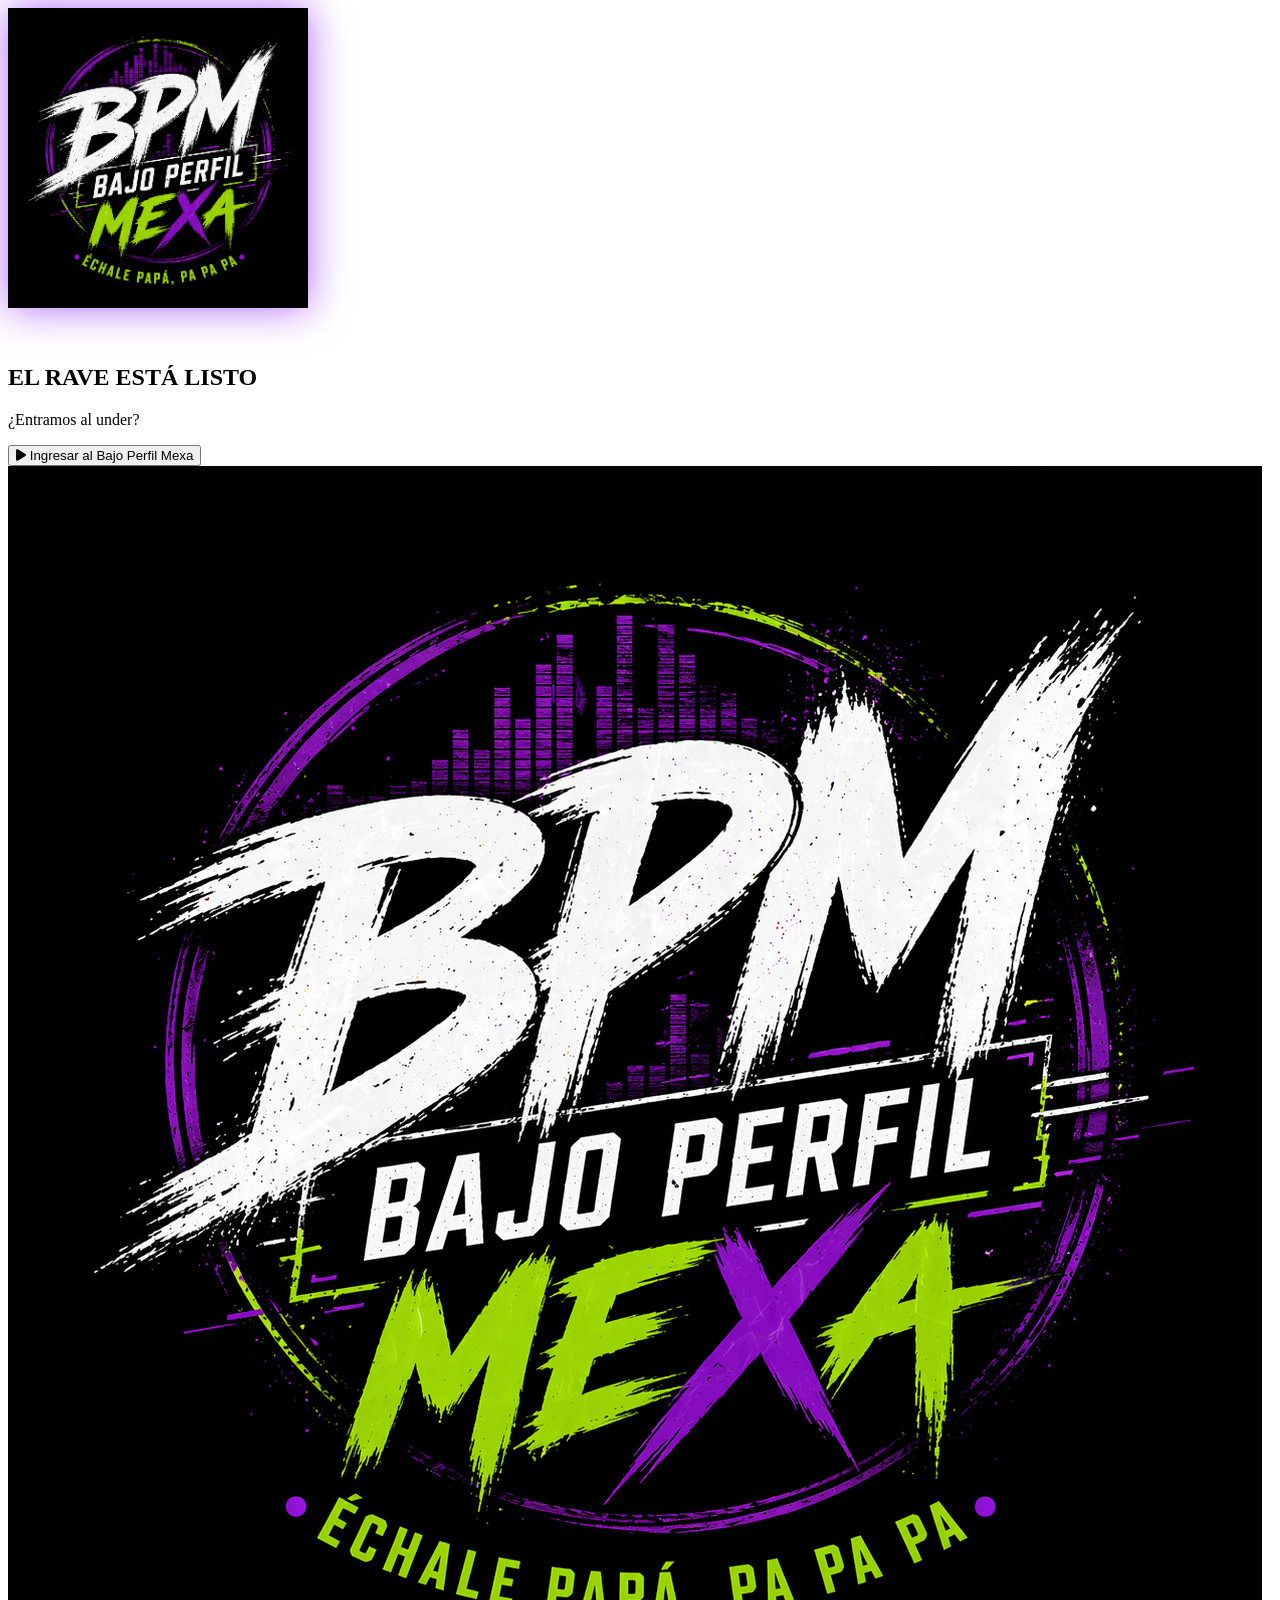
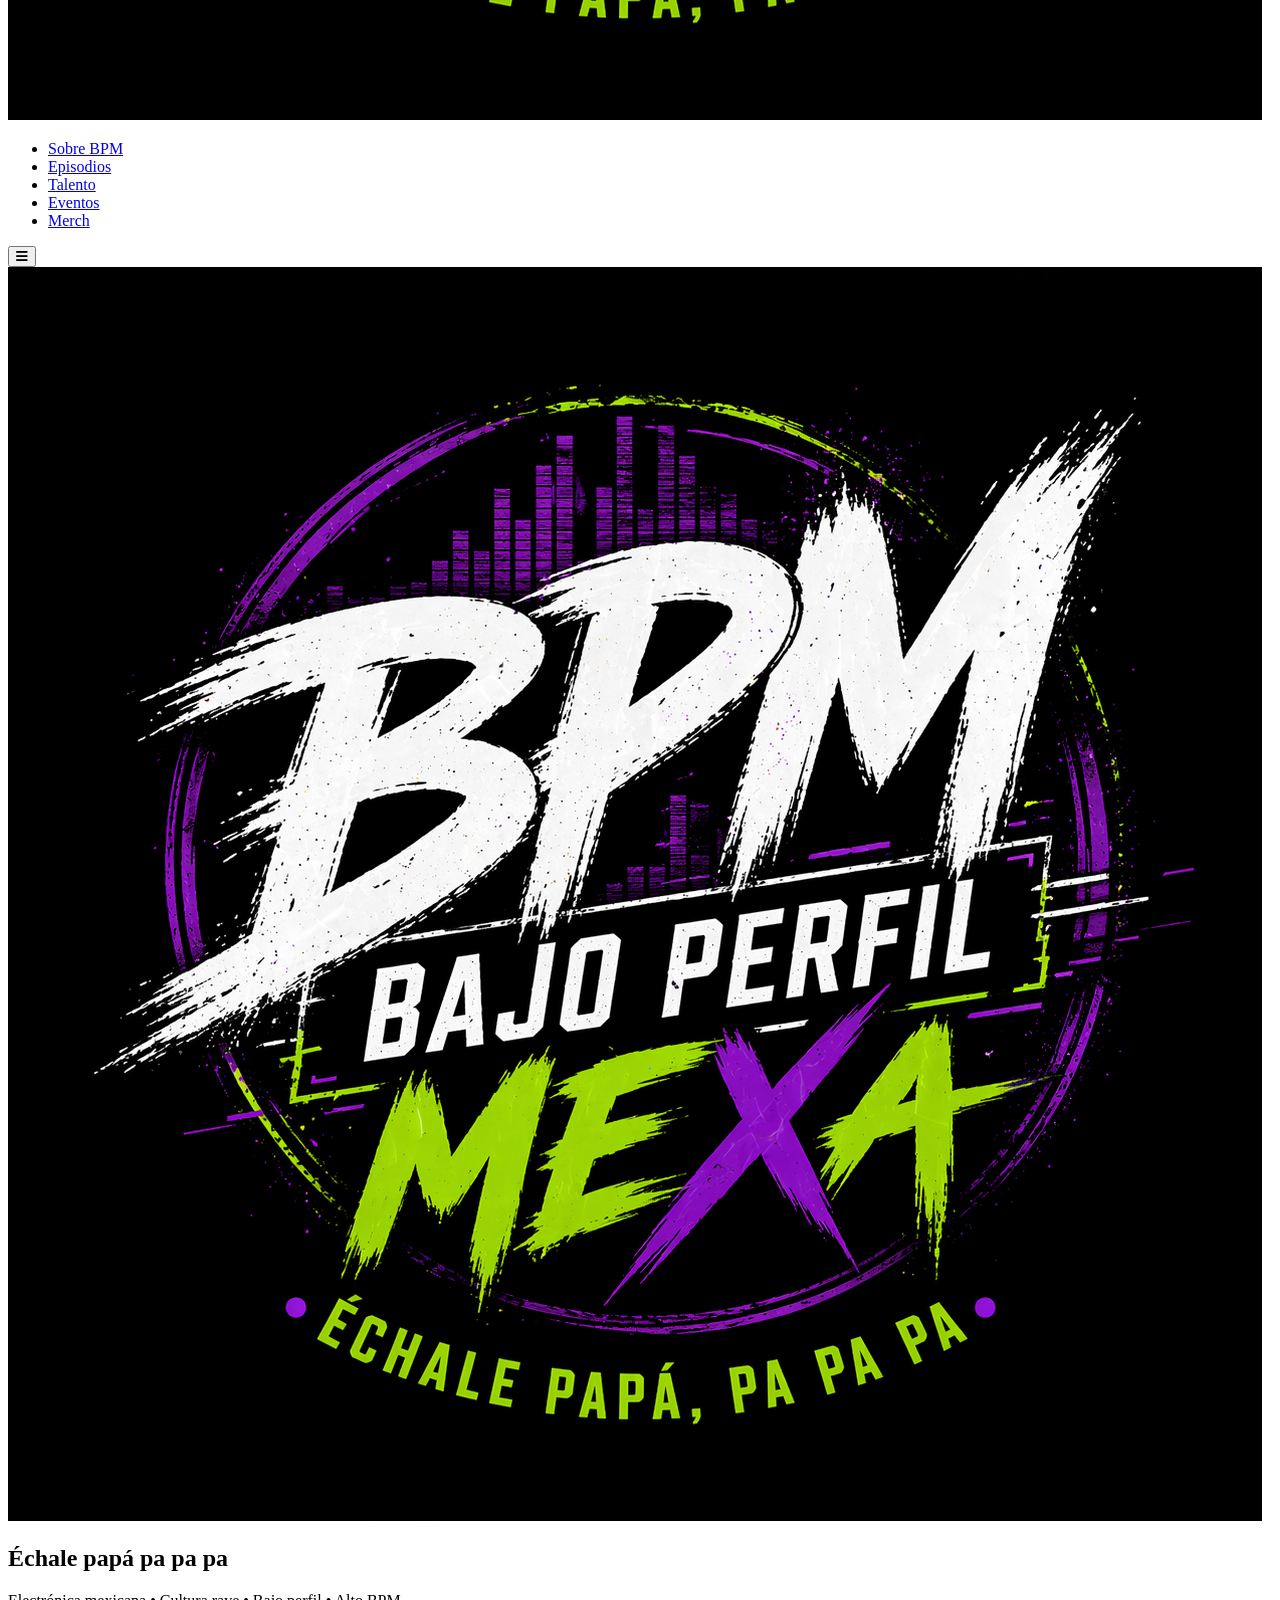
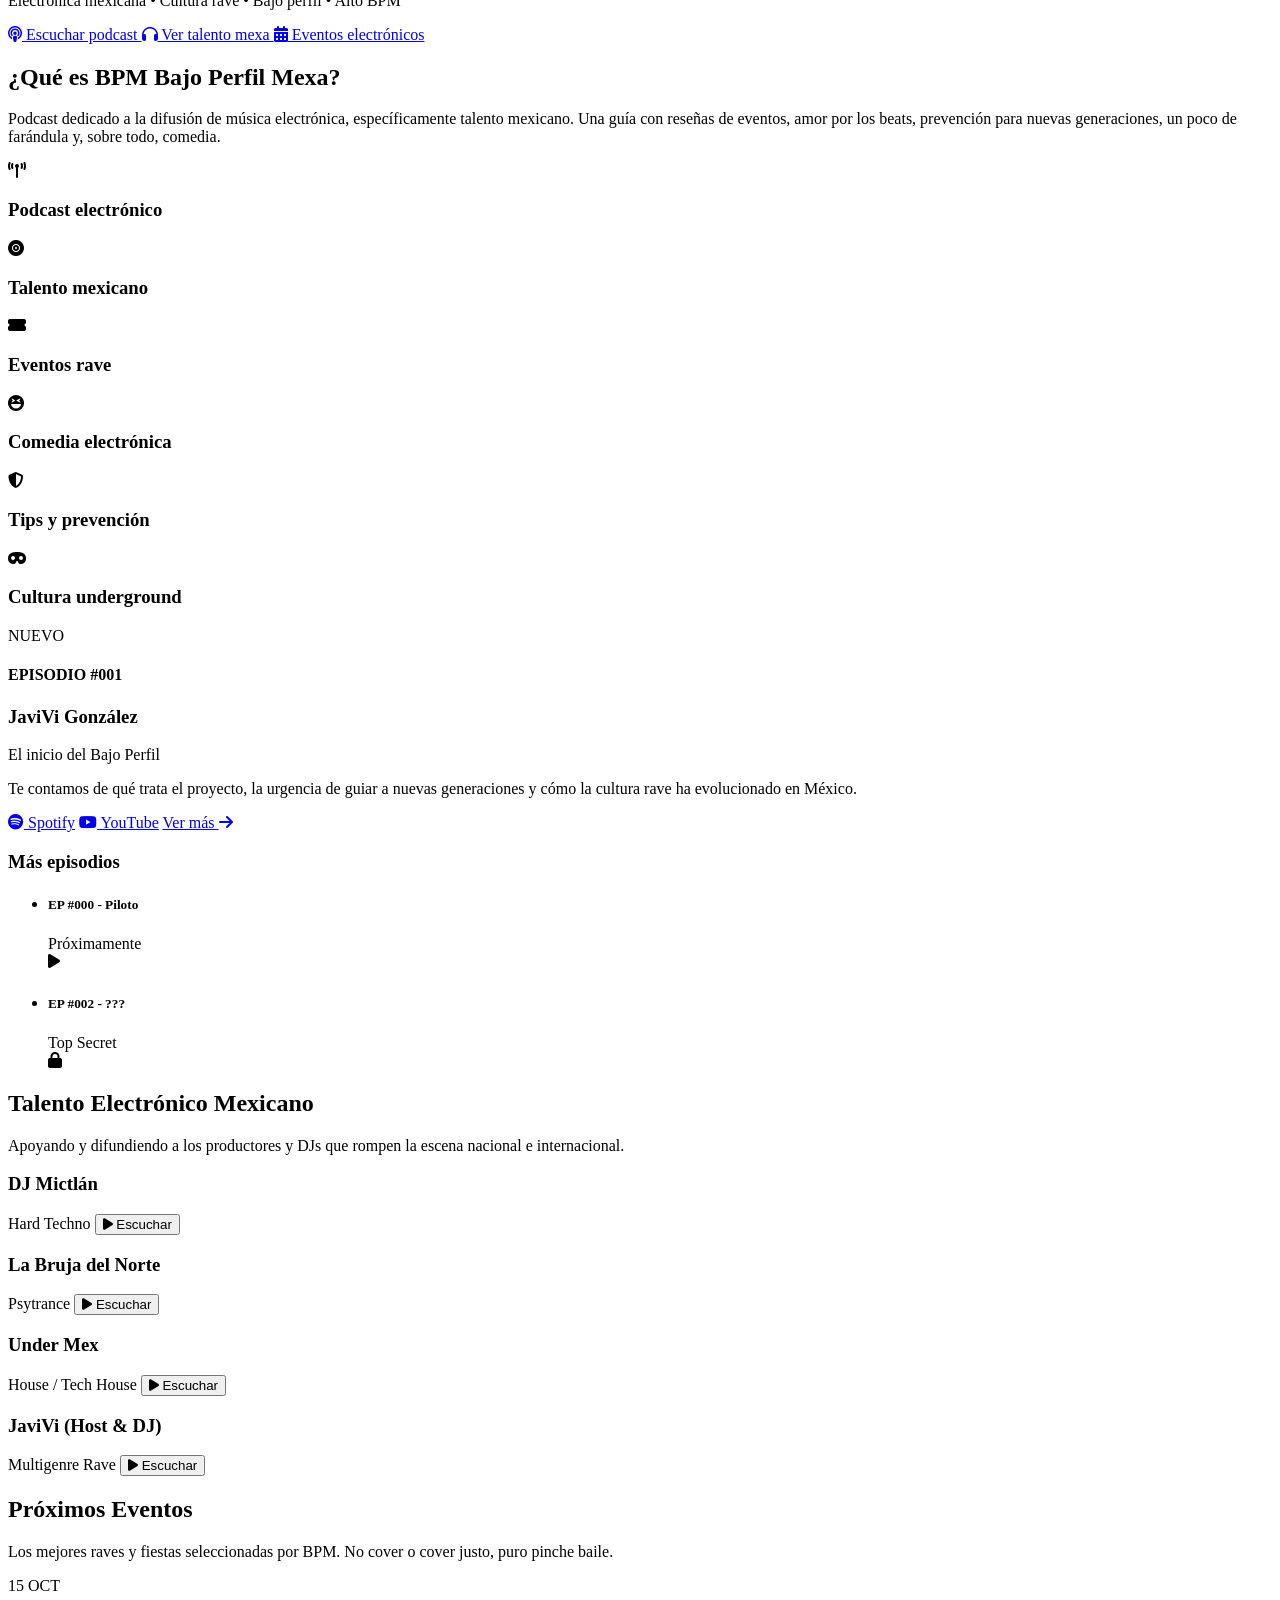
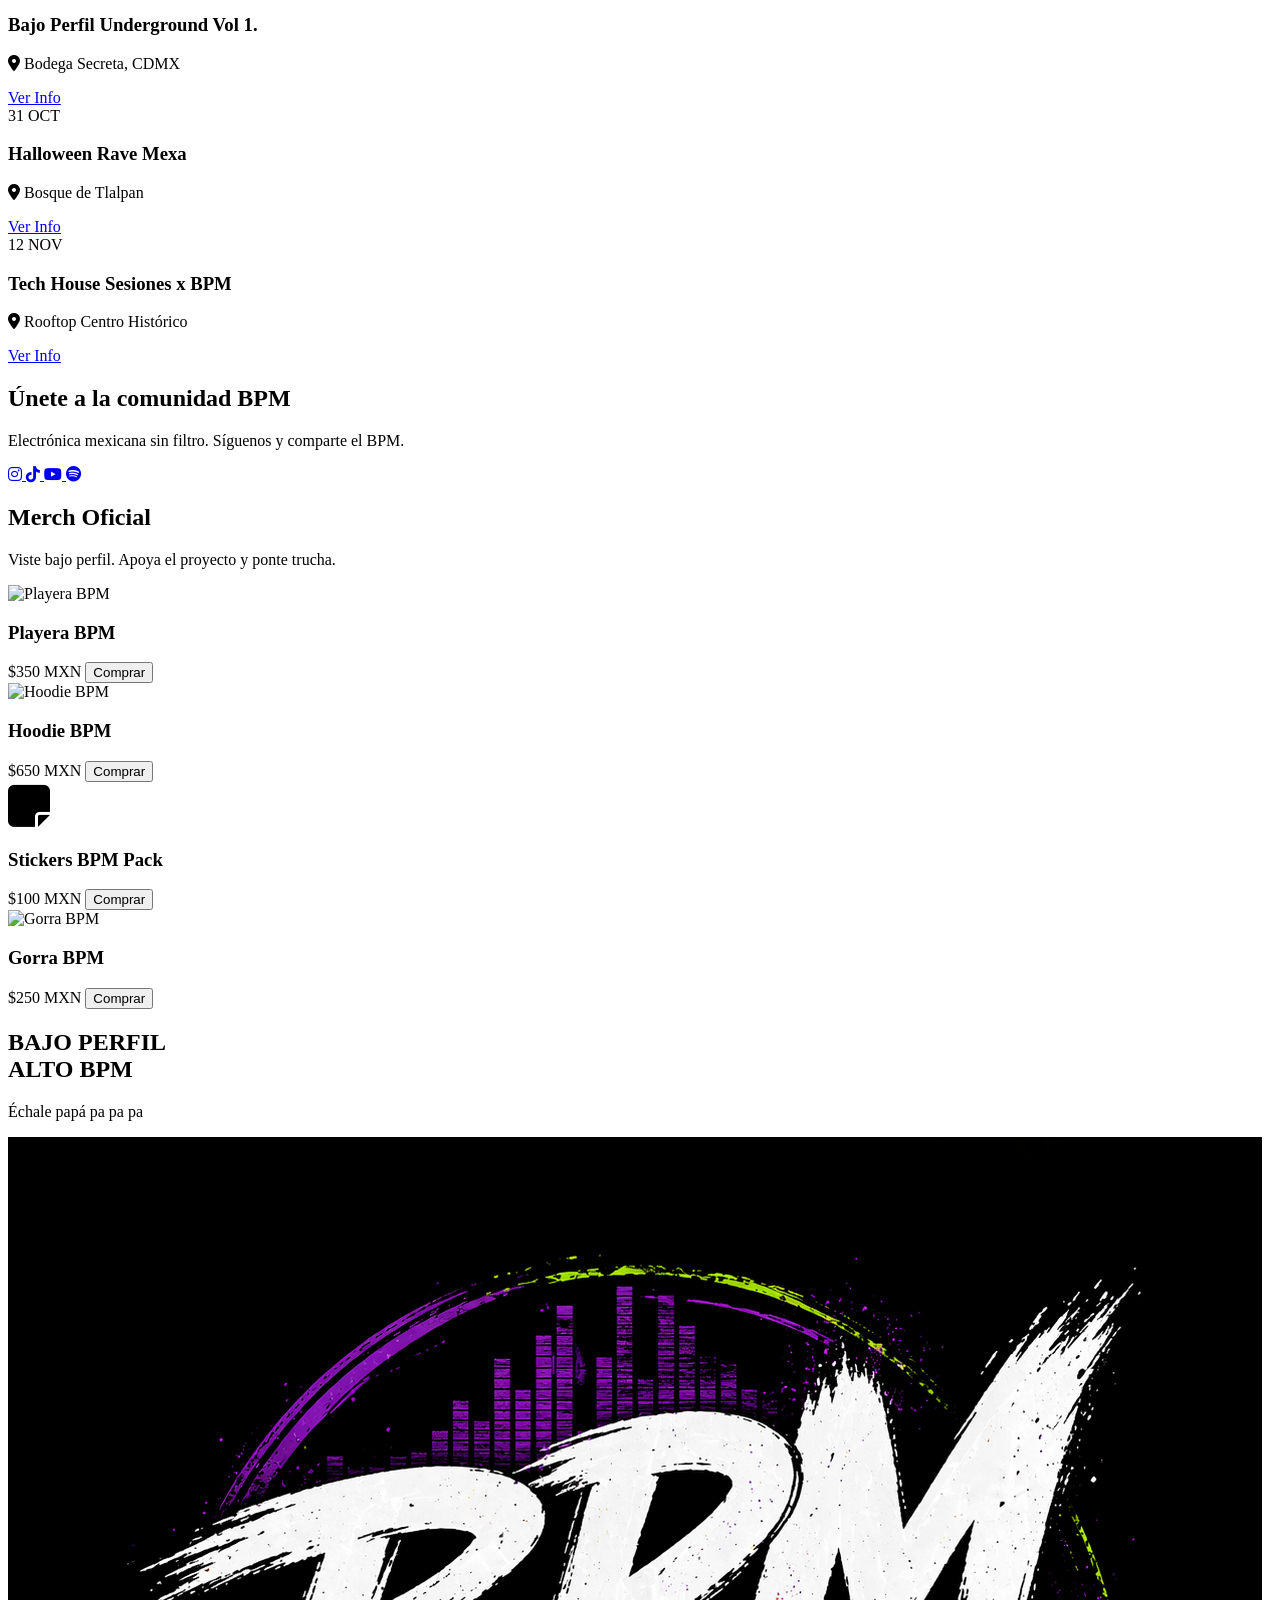
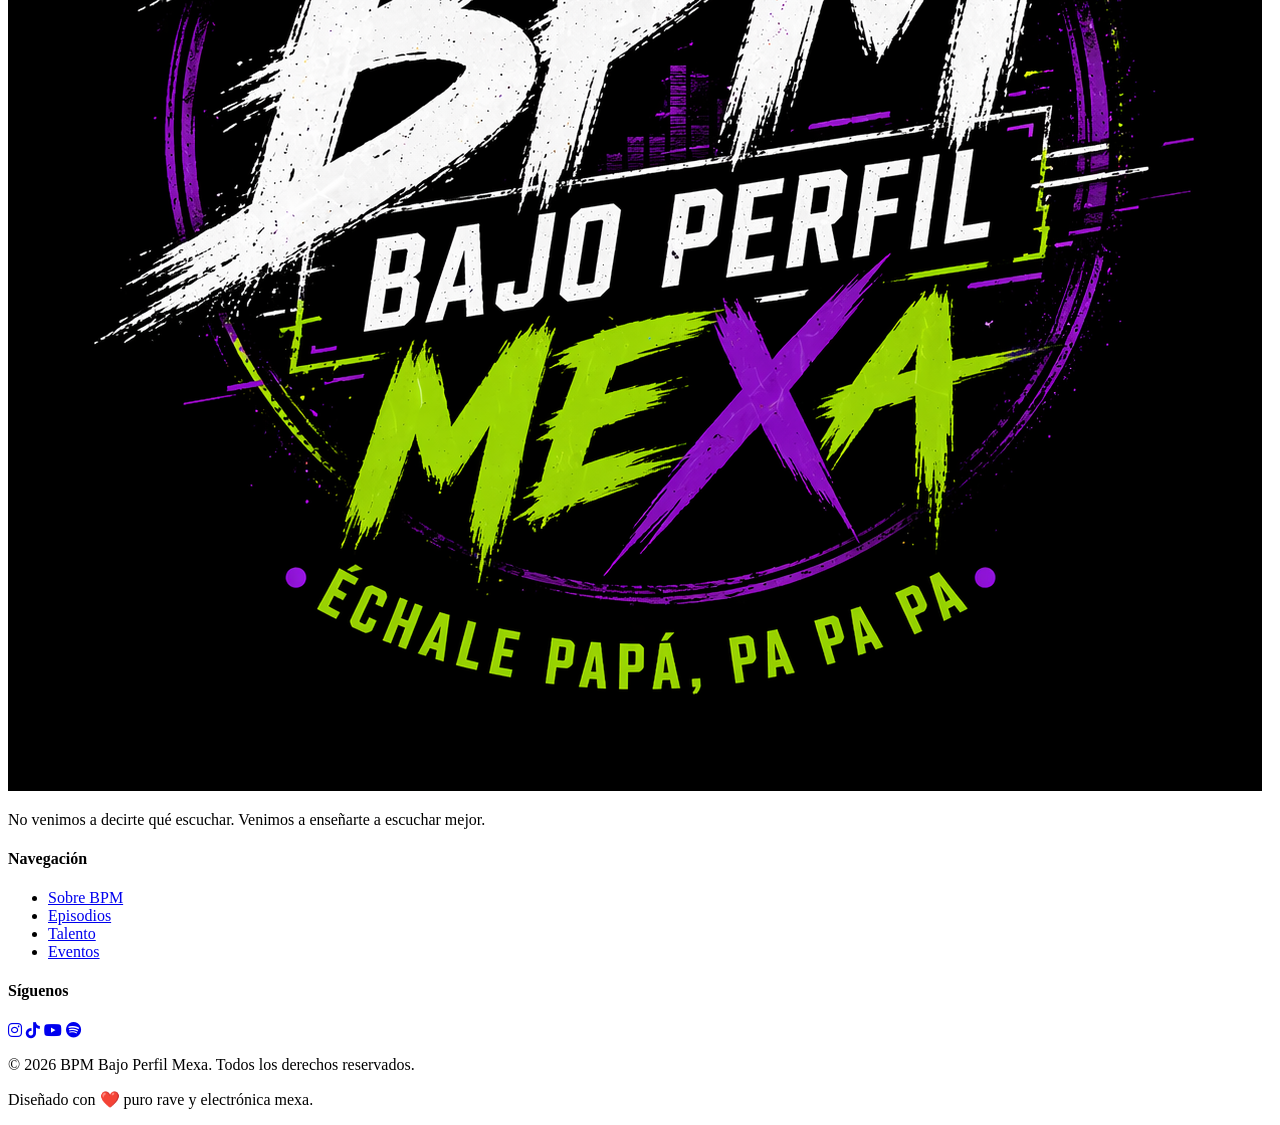
==== commit d74f7f43: "Add files via upload" ====
--- a/index.html
+++ b/index.html
@@ -1,14 +1,374 @@
-<!doctype html>
+<!DOCTYPE html>
 <html lang="es">
-  <head>
-    <meta charset="UTF-8" />
-    <meta name="viewport" content="width=device-width, initial-scale=1.0" />
-    <title>BPM Bajo Perfil Mexa</title>
-    <meta name="description" content="Difundiendo la electrónica mexicana con conciencia, comedia y cultura." />
-    <script type="module" crossorigin src="/assets/index-BJvnqY2r.js"></script>
-    <link rel="stylesheet" crossorigin href="/assets/index-ogiKI_VU.css">
-  </head>
-  <body>
-    <div id="root"></div>
-  </body>
+<head>
+    <meta charset="UTF-8">
+    <meta name="viewport" content="width=device-width, initial-scale=1.0">
+    <title>BPM Bajo Perfil Mexa - Podcast de Electrónica & Cultura Rave</title>
+    <meta name="description" content="Podcast dedicado a música electrónica mexicana, cultura rave, talento underground, eventos y orientación para nuevas generaciones.">
+    <!-- Google Fonts -->
+    <link rel="preconnect" href="https://fonts.googleapis.com">
+    <link rel="preconnect" href="https://fonts.gstatic.com" crossorigin>
+    <link href="https://fonts.googleapis.com/css2?family=Permanent+Marker&family=Space+Grotesk:wght@300;400;600;700&family=Teko:wght@500;700&display=swap" rel="stylesheet">
+    <!-- Styles -->
+    <link rel="stylesheet" href="./css/styles.css">
+    <!-- FontAwesome for Icons -->
+    <link rel="stylesheet" href="https://cdnjs.cloudflare.com/ajax/libs/font-awesome/6.4.0/css/all.min.css">
+</head>
+<body>
+
+    <!-- Entrance Overlay (Option B) -->
+    <div id="entrance-overlay" class="entrance-overlay">
+        <div class="entrance-content text-center">
+            <img src="./Logo.png" alt="BPM Logo" style="max-width: 300px; margin-bottom: 2rem; filter: drop-shadow(0 0 20px rgba(123,0,255,0.6));">
+            <h2 class="section-title text-neon-green mb-2">EL RAVE ESTÁ LISTO</h2>
+            <p class="sub-quote graffiti-text mb-4">¿Entramos al under?</p>
+            <button id="enter-btn" class="btn btn-primary neon-purple btn-enter mt-4 text-xl">
+                <i class="fas fa-play"></i> Ingresar al Bajo Perfil Mexa
+            </button>
+        </div>
+    </div>
+    
+    <!-- Background Audio -->
+    <audio id="bg-audio" loop preload="auto">
+        <source src="Corona_Encendida .mp3" type="audio/mpeg">
+        Tu navegador no soporta el elemento de audio.
+    </audio>
+
+    <!-- Background Noise Overlay -->
+    <div class="noise-overlay"></div>
+    <div class="scanlines"></div>
+
+    <!-- Navigation -->
+    <nav class="navbar">
+        <div class="nav-content">
+            <a href="#hero" class="nav-logo">
+                <img src="./Logo.png" alt="BPM Logo Pequeño">
+            </a>
+            <ul class="nav-links">
+                <li><a href="#about" class="glitch-link" data-text="Sobre BPM">Sobre BPM</a></li>
+                <li><a href="#episode" class="glitch-link" data-text="Episodios">Episodios</a></li>
+                <li><a href="#talent" class="glitch-link" data-text="Talento">Talento</a></li>
+                <li><a href="#events" class="glitch-link" data-text="Eventos">Eventos</a></li>
+                <li><a href="#merch" class="glitch-link" data-text="Merch">Merch</a></li>
+            </ul>
+            <button class="menu-btn"><i class="fas fa-bars"></i></button>
+        </div>
+    </nav>
+
+    <!-- 1 HERO -->
+    <section id="hero" class="hero-section">
+        <div class="hero-content fade-in-up">
+            <div class="logo-container">
+                <img src="./Logo.png" alt="BPM Bajo Perfil Mexa Logo" class="main-logo drop-shadow-glow">
+            </div>
+            
+            <h1 class="hero-phrase graffiti-text">Échale papá pa pa pa</h1>
+            
+            <p class="hero-subtext">
+                <span class="highlight-purple">Electrónica mexicana</span> • Cultura rave • Bajo perfil • <span class="highlight-green">Alto BPM</span>
+            </p>
+            
+            <div class="hero-buttons">
+                <a href="#episode" class="btn btn-primary neon-purple">
+                    <i class="fas fa-podcast"></i> Escuchar podcast
+                </a>
+                <a href="#talent" class="btn btn-outline neon-green">
+                    <i class="fas fa-headphones"></i> Ver talento mexa
+                </a>
+                <a href="#events" class="btn btn-outline dirty-white">
+                    <i class="fas fa-calendar-alt"></i> Eventos electrónicos
+                </a>
+            </div>
+        </div>
+    </section>
+
+    <!-- 2 SOBRE BPM -->
+    <section id="about" class="about-section scroll-reveal">
+        <div class="container section-header">
+            <h2 class="section-title text-glitch" data-text="¿Qué es BPM Bajo Perfil Mexa?">
+                ¿Qué es BPM Bajo Perfil Mexa?
+            </h2>
+            <p class="section-description">
+                Podcast dedicado a la difusión de música electrónica, específicamente talento mexicano. Una guía con reseñas de eventos, amor por los beats, prevención para nuevas generaciones, un poco de farándula y, sobre todo, <span class="text-neon-green">comedia</span>.
+            </p>
+        </div>
+        
+        <div class="container about-grid">
+            <div class="about-card hover-glow-purple">
+                <i class="fas fa-broadcast-tower card-icon"></i>
+                <h3>Podcast electrónico</h3>
+            </div>
+            <div class="about-card hover-glow-green">
+                <i class="fas fa-record-vinyl card-icon"></i>
+                <h3>Talento mexicano</h3>
+            </div>
+            <div class="about-card hover-glow-purple">
+                <i class="fas fa-ticket-alt card-icon"></i>
+                <h3>Eventos rave</h3>
+            </div>
+            <div class="about-card hover-glow-green">
+                <i class="fas fa-laugh-squint card-icon"></i>
+                <h3>Comedia electrónica</h3>
+            </div>
+            <div class="about-card hover-glow-purple">
+                <i class="fas fa-shield-alt card-icon"></i>
+                <h3>Tips y prevención</h3>
+            </div>
+            <div class="about-card hover-glow-green">
+                <i class="fas fa-mask card-icon"></i>
+                <h3>Cultura underground</h3>
+            </div>
+        </div>
+    </section>
+
+    <!-- 3 ÚLTIMO EPISODIO -->
+    <section id="episode" class="episode-section scroll-reveal">
+        <div class="container">
+            <div class="episode-container">
+                <!-- Large Card -->
+                <div class="episode-main-card">
+                    <div class="episode-badge">NUEVO</div>
+                    <div class="episode-visual">
+                        <div class="visual-overlay"></div>
+                    </div>
+                    <div class="episode-info">
+                        <h4 class="ep-number">EPISODIO #001</h4>
+                        <h3 class="ep-guest">JaviVi González</h3>
+                        <p class="ep-theme">El inicio del Bajo Perfil</p>
+                        <p class="ep-desc">Te contamos de qué trata el proyecto, la urgencia de guiar a nuevas generaciones y cómo la cultura rave ha evolucionado en México.</p>
+                        <div class="ep-actions">
+                            <a href="#" class="btn btn-spotify"><i class="fab fa-spotify"></i> Spotify</a>
+                            <a href="#" class="btn btn-youtube"><i class="fab fa-youtube"></i> YouTube</a>
+                            <a href="#" class="btn btn-text">Ver más <i class="fas fa-arrow-right"></i></a>
+                        </div>
+                    </div>
+                </div>
+                
+                <!-- Episode List -->
+                <div class="episode-sidebar">
+                    <h3 class="sidebar-title">Más episodios</h3>
+                    <ul class="ep-list">
+                        <li class="ep-item hover-glow-green">
+                            <div class="ep-thumb"></div>
+                            <div class="ep-meta">
+                                <h5>EP #000 - Piloto</h5>
+                                <span>Próximamente</span>
+                            </div>
+                            <i class="fas fa-play play-icon"></i>
+                        </li>
+                        <li class="ep-item hover-glow-green locked">
+                            <div class="ep-thumb"></div>
+                            <div class="ep-meta">
+                                <h5>EP #002 - ???</h5>
+                                <span>Top Secret</span>
+                            </div>
+                            <i class="fas fa-lock play-icon"></i>
+                        </li>
+                    </ul>
+                </div>
+            </div>
+        </div>
+    </section>
+
+    <!-- 4 TALENTO MEXA -->
+    <section id="talent" class="talent-section scroll-reveal">
+        <div class="container section-header">
+            <h2 class="section-title graffiti-text text-green">Talento Electrónico Mexicano</h2>
+            <p class="section-description">Apoyando y difundiendo a los productores y DJs que rompen la escena nacional e internacional.</p>
+        </div>
+        
+        <div class="container talent-grid">
+            <!-- Talent Cards -->
+            <div class="talent-card">
+                <div class="talent-img" style="background-image: url('https://images.unsplash.com/photo-1514525253161-7a46d19cd819?w=600&h=600&fit=crop');"></div>
+                <div class="talent-info">
+                    <h3 class="dj-name">DJ Mictlán</h3>
+                    <span class="dj-genre">Hard Techno</span>
+                    <button class="btn btn-icon neon-purple"><i class="fas fa-play"></i> Escuchar</button>
+                </div>
+            </div>
+            <div class="talent-card">
+                <div class="talent-img" style="background-image: url('https://images.unsplash.com/photo-1571266028243-3716f02d2d2e?w=600&h=600&fit=crop');"></div>
+                <div class="talent-info">
+                    <h3 class="dj-name">La Bruja del Norte</h3>
+                    <span class="dj-genre">Psytrance</span>
+                    <button class="btn btn-icon neon-green"><i class="fas fa-play"></i> Escuchar</button>
+                </div>
+            </div>
+            <div class="talent-card">
+                <div class="talent-img" style="background-image: url('https://images.unsplash.com/photo-1598387181032-a310322ba5b5?w=600&h=600&fit=crop');"></div>
+                <div class="talent-info">
+                    <h3 class="dj-name">Under Mex</h3>
+                    <span class="dj-genre">House / Tech House</span>
+                    <button class="btn btn-icon neon-purple"><i class="fas fa-play"></i> Escuchar</button>
+                </div>
+            </div>
+            <div class="talent-card">
+                <div class="talent-img" style="background-image: url('https://images.unsplash.com/photo-1520262454473-a1a82276a574?w=600&h=600&fit=crop');"></div>
+                <div class="talent-info">
+                    <h3 class="dj-name">JaviVi (Host & DJ)</h3>
+                    <span class="dj-genre">Multigenre Rave</span>
+                    <button class="btn btn-icon neon-green"><i class="fas fa-play"></i> Escuchar</button>
+                </div>
+            </div>
+        </div>
+    </section>
+
+    <!-- 5 EVENTOS -->
+    <section id="events" class="events-section scroll-reveal">
+        <div class="container section-header">
+            <h2 class="section-title text-glitch" data-text="Próximos Eventos">Próximos Eventos</h2>
+            <p class="section-description">Los mejores raves y fiestas seleccionadas por BPM. No cover o cover justo, puro pinche baile.</p>
+        </div>
+        
+        <div class="container event-list">
+            <div class="event-card flyer-style">
+                <div class="event-date">
+                    <span class="day">15</span>
+                    <span class="month">OCT</span>
+                </div>
+                <div class="event-details">
+                    <h3>Bajo Perfil Underground Vol 1.</h3>
+                    <p><i class="fas fa-map-marker-alt"></i> Bodega Secreta, CDMX</p>
+                </div>
+                <a href="#" class="btn btn-primary neon-purple">Ver Info</a>
+            </div>
+            
+            <div class="event-card flyer-style highlight-border">
+                <div class="event-date">
+                    <span class="day">31</span>
+                    <span class="month">OCT</span>
+                </div>
+                <div class="event-details">
+                    <h3>Halloween Rave Mexa</h3>
+                    <p><i class="fas fa-map-marker-alt"></i> Bosque de Tlalpan</p>
+                </div>
+                <a href="#" class="btn btn-primary neon-green">Ver Info</a>
+            </div>
+            
+            <div class="event-card flyer-style">
+                <div class="event-date">
+                    <span class="day">12</span>
+                    <span class="month">NOV</span>
+                </div>
+                <div class="event-details">
+                    <h3>Tech House Sesiones x BPM</h3>
+                    <p><i class="fas fa-map-marker-alt"></i> Rooftop Centro Histórico</p>
+                </div>
+                <a href="#" class="btn btn-primary neon-purple">Ver Info</a>
+            </div>
+        </div>
+    </section>
+
+    <!-- 6 COMUNIDAD BPM -->
+    <section id="community" class="community-section scroll-reveal section-parallax">
+        <div class="section-bg-overlay"></div>
+        <div class="container text-center relative-z">
+            <h2 class="section-title text-white">Únete a la comunidad BPM</h2>
+            <p class="section-description text-white">Electrónica mexicana sin filtro. Síguenos y comparte el BPM.</p>
+            
+            <div class="social-grid">
+                <a href="#" class="social-icon instagram hover-glow-purple">
+                    <i class="fab fa-instagram"></i>
+                </a>
+                <a href="#" class="social-icon tiktok hover-glow-green">
+                    <i class="fab fa-tiktok"></i>
+                </a>
+                <a href="#" class="social-icon youtube hover-glow-purple">
+                    <i class="fab fa-youtube"></i>
+                </a>
+                <a href="#" class="social-icon spotify hover-glow-green">
+                    <i class="fab fa-spotify"></i>
+                </a>
+            </div>
+        </div>
+    </section>
+
+    <!-- 7 MERCH -->
+    <section id="merch" class="merch-section scroll-reveal">
+        <div class="container section-header">
+            <h2 class="section-title graffiti-text text-neon-purple">Merch Oficial</h2>
+            <p class="section-description">Viste bajo perfil. Apoya el proyecto y ponte trucha.</p>
+        </div>
+        
+        <div class="container merch-grid">
+            <div class="merch-card">
+                <div class="merch-img-container">
+                    <img src="https://images.unsplash.com/photo-1521572163474-6864f9cf17ab?w=400&h=400&fit=crop" alt="Playera BPM" class="merch-img">
+                </div>
+                <h3>Playera BPM</h3>
+                <span class="price">$350 MXN</span>
+                <button class="btn btn-block neon-purple">Comprar</button>
+            </div>
+            <div class="merch-card">
+                <div class="merch-img-container">
+                    <img src="https://images.unsplash.com/photo-1556821840-3a63f95609a7?w=400&h=400&fit=crop" alt="Hoodie BPM" class="merch-img">
+                </div>
+                <h3>Hoodie BPM</h3>
+                <span class="price">$650 MXN</span>
+                <button class="btn btn-block neon-green">Comprar</button>
+            </div>
+            <div class="merch-card">
+                <div class="merch-img-container">
+                    <div class="placeholder-img merch-img bg-dark-gray flex-center">
+                        <i class="fas fa-sticky-note fa-3x text-green"></i>
+                    </div>
+                </div>
+                <h3>Stickers BPM Pack</h3>
+                <span class="price">$100 MXN</span>
+                <button class="btn btn-block neon-purple">Comprar</button>
+            </div>
+            <div class="merch-card">
+                <div class="merch-img-container">
+                    <img src="https://images.unsplash.com/photo-1588850561407-ed78c282e89b?w=400&h=400&fit=crop" alt="Gorra BPM" class="merch-img">
+                </div>
+                <h3>Gorra BPM</h3>
+                <span class="price">$250 MXN</span>
+                <button class="btn btn-block neon-green">Comprar</button>
+            </div>
+        </div>
+    </section>
+
+    <!-- 8 SECCIÓN FRASE -->
+    <section class="quote-section fullscreen-fluid flex-center text-center">
+        <div class="quote-content scroll-reveal">
+            <h2 class="giant-text glitch-text-base text-neon-purple">BAJO PERFIL<br><span class="text-neon-green">ALTO BPM</span></h2>
+            <p class="sub-quote graffiti-text mt-4">Échale papá pa pa pa</p>
+        </div>
+    </section>
+
+    <!-- 9 FOOTER -->
+    <footer class="footer">
+        <div class="container footer-content">
+            <div class="footer-logo">
+                <img src="./Logo.png" alt="BPM Logo Footer">
+                <p>No venimos a decirte qué escuchar. Venimos a enseñarte a escuchar mejor.</p>
+            </div>
+            <div class="footer-links">
+                <h4>Navegación</h4>
+                <ul>
+                    <li><a href="#about">Sobre BPM</a></li>
+                    <li><a href="#episode">Episodios</a></li>
+                    <li><a href="#talent">Talento</a></li>
+                    <li><a href="#events">Eventos</a></li>
+                </ul>
+            </div>
+            <div class="footer-socials">
+                <h4>Síguenos</h4>
+                <div class="social-flex">
+                    <a href="#"><i class="fab fa-instagram"></i></a>
+                    <a href="#"><i class="fab fa-tiktok"></i></a>
+                    <a href="#"><i class="fab fa-youtube"></i></a>
+                    <a href="#"><i class="fab fa-spotify"></i></a>
+                </div>
+            </div>
+        </div>
+        <div class="copyright text-center">
+            <p>&copy; 2026 BPM Bajo Perfil Mexa. Todos los derechos reservados.</p>
+            <p class="small-text">Diseñado con ❤️ puro rave y electrónica mexa.</p>
+        </div>
+    </footer>
+
+    <script src="./js/main.js"></script>
+</body>
 </html>
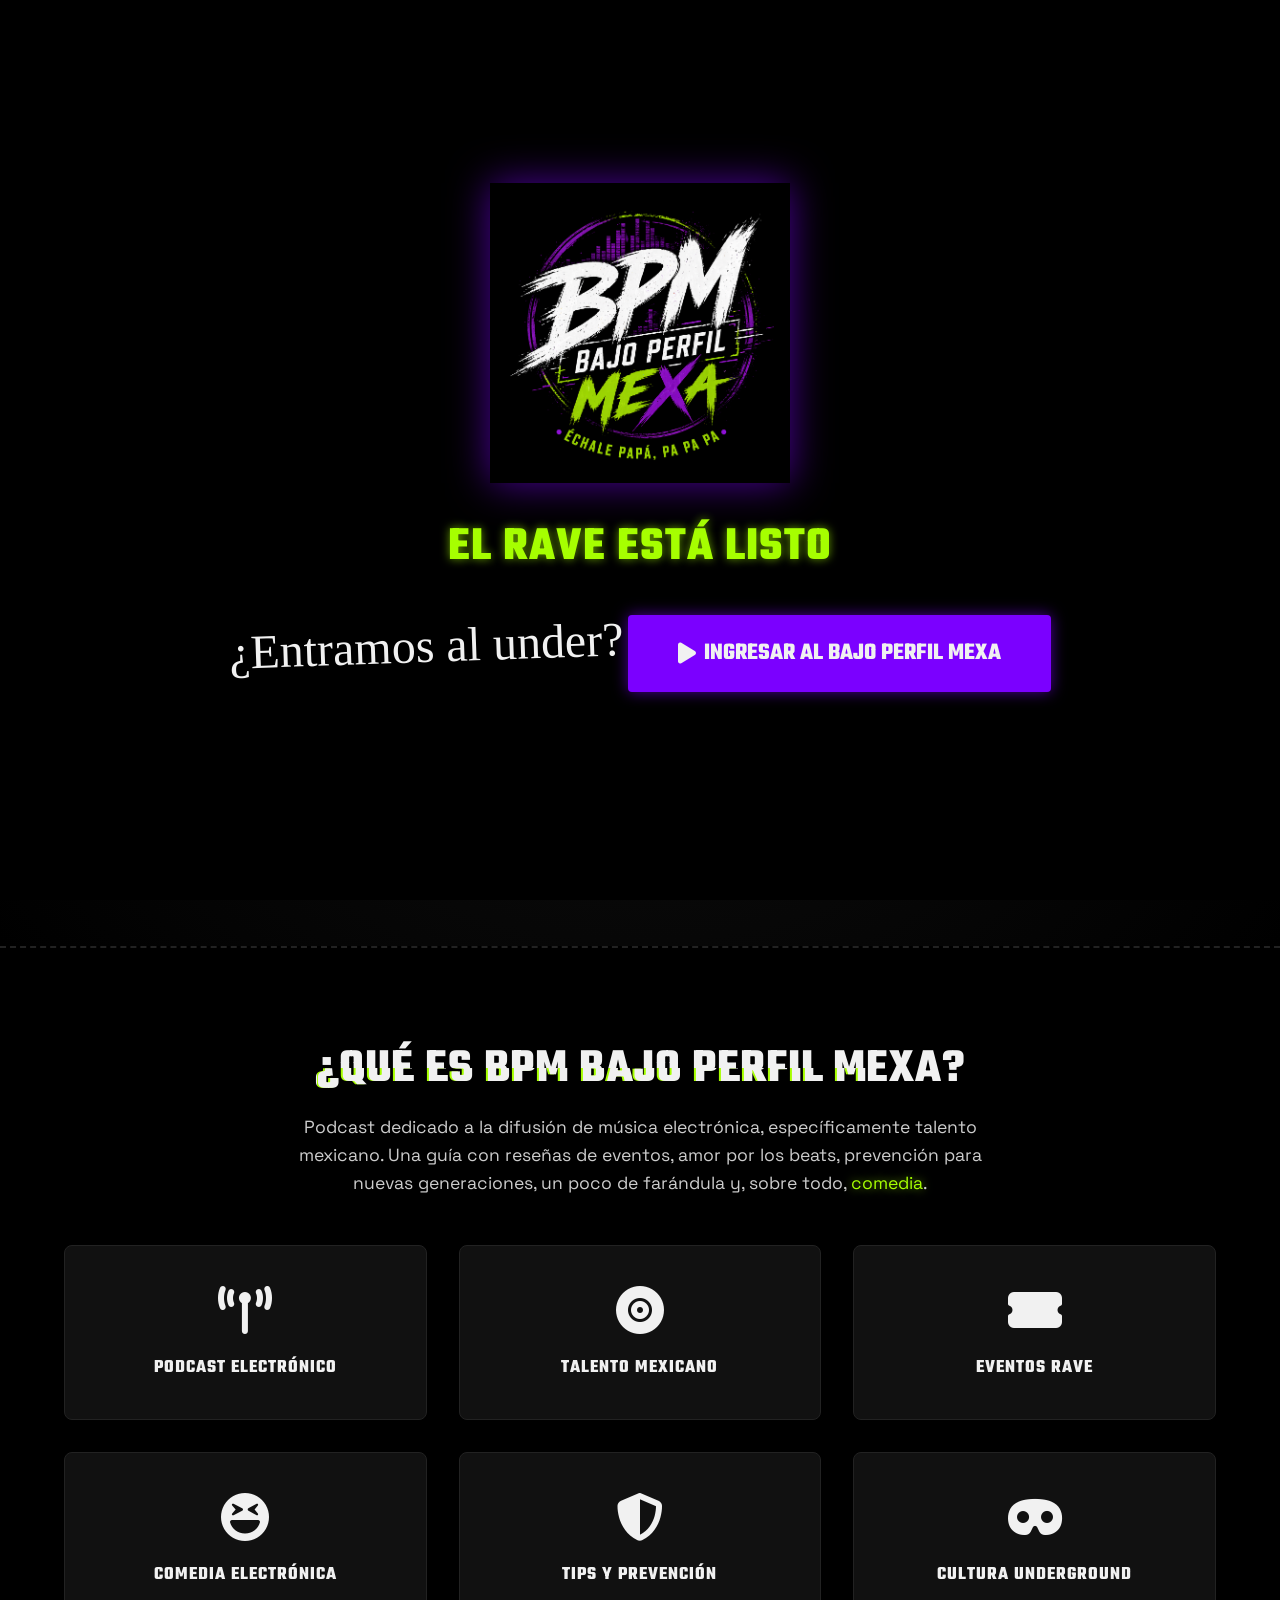
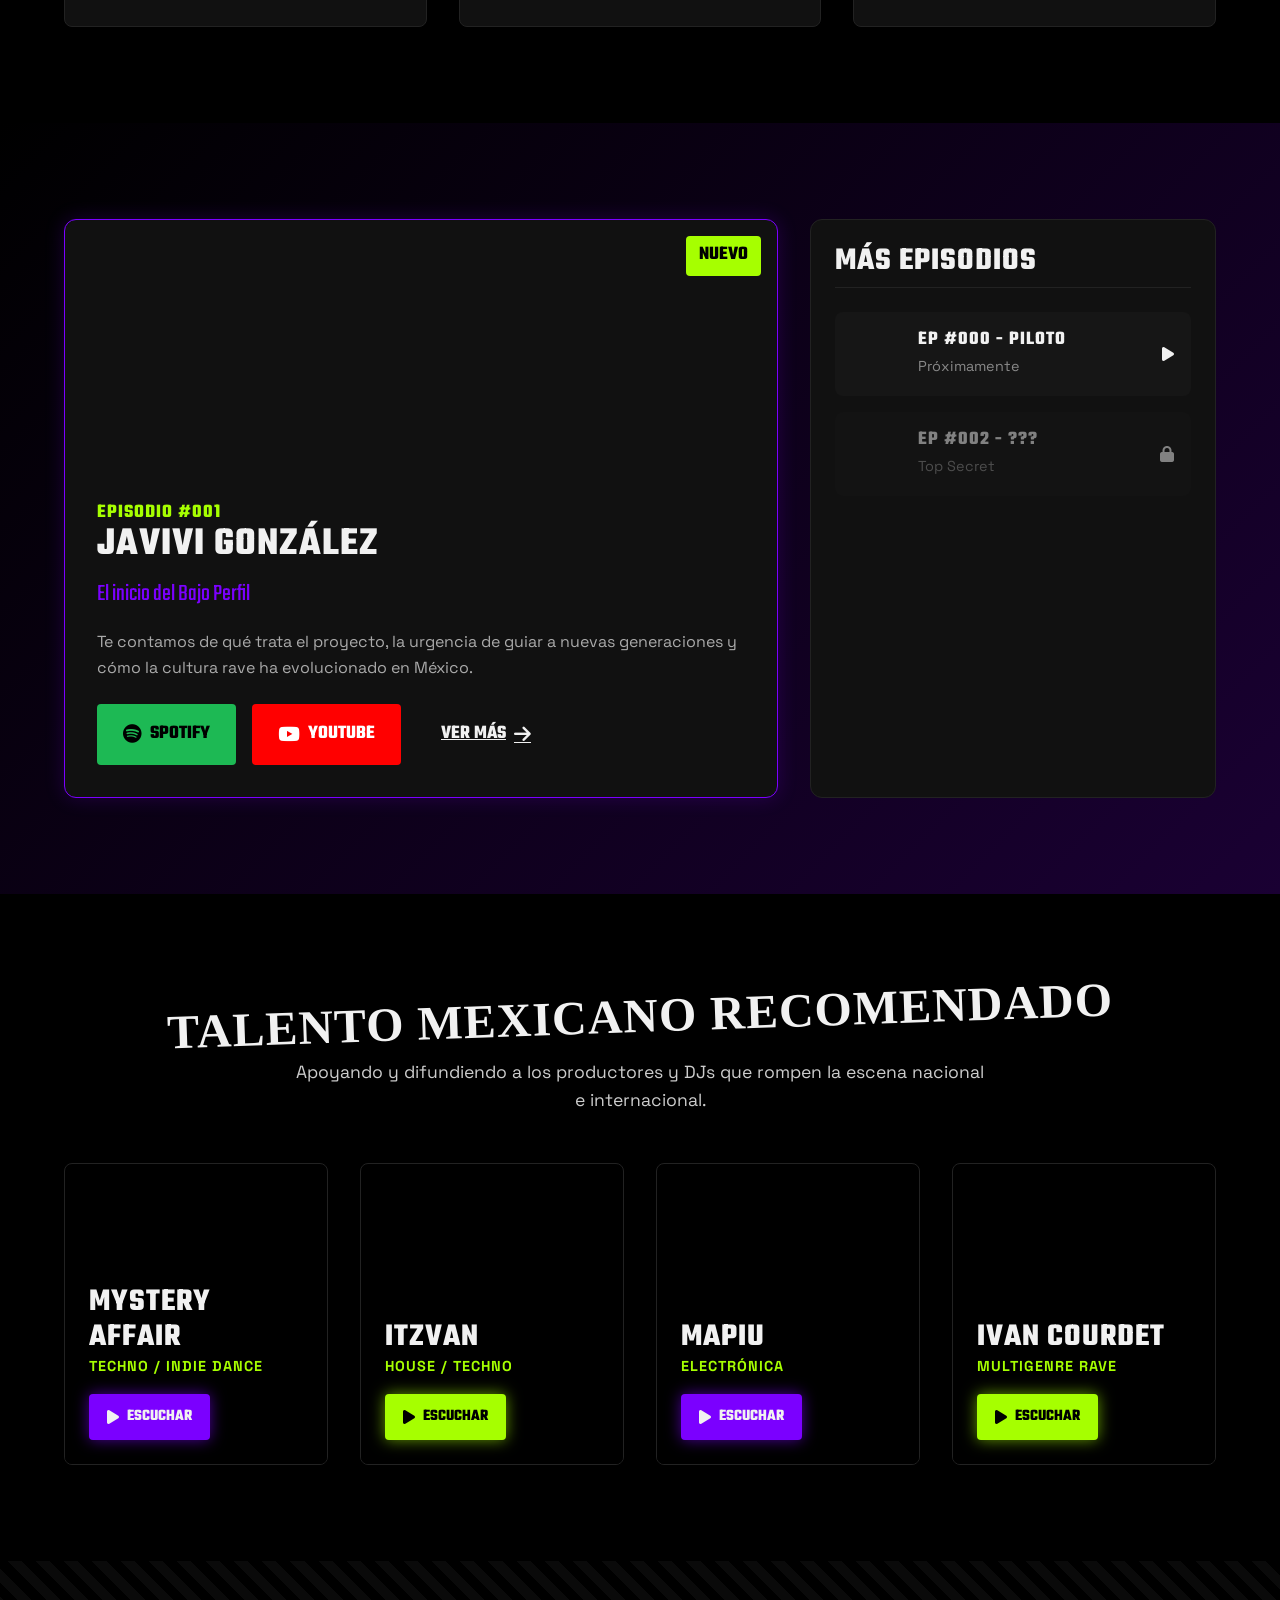
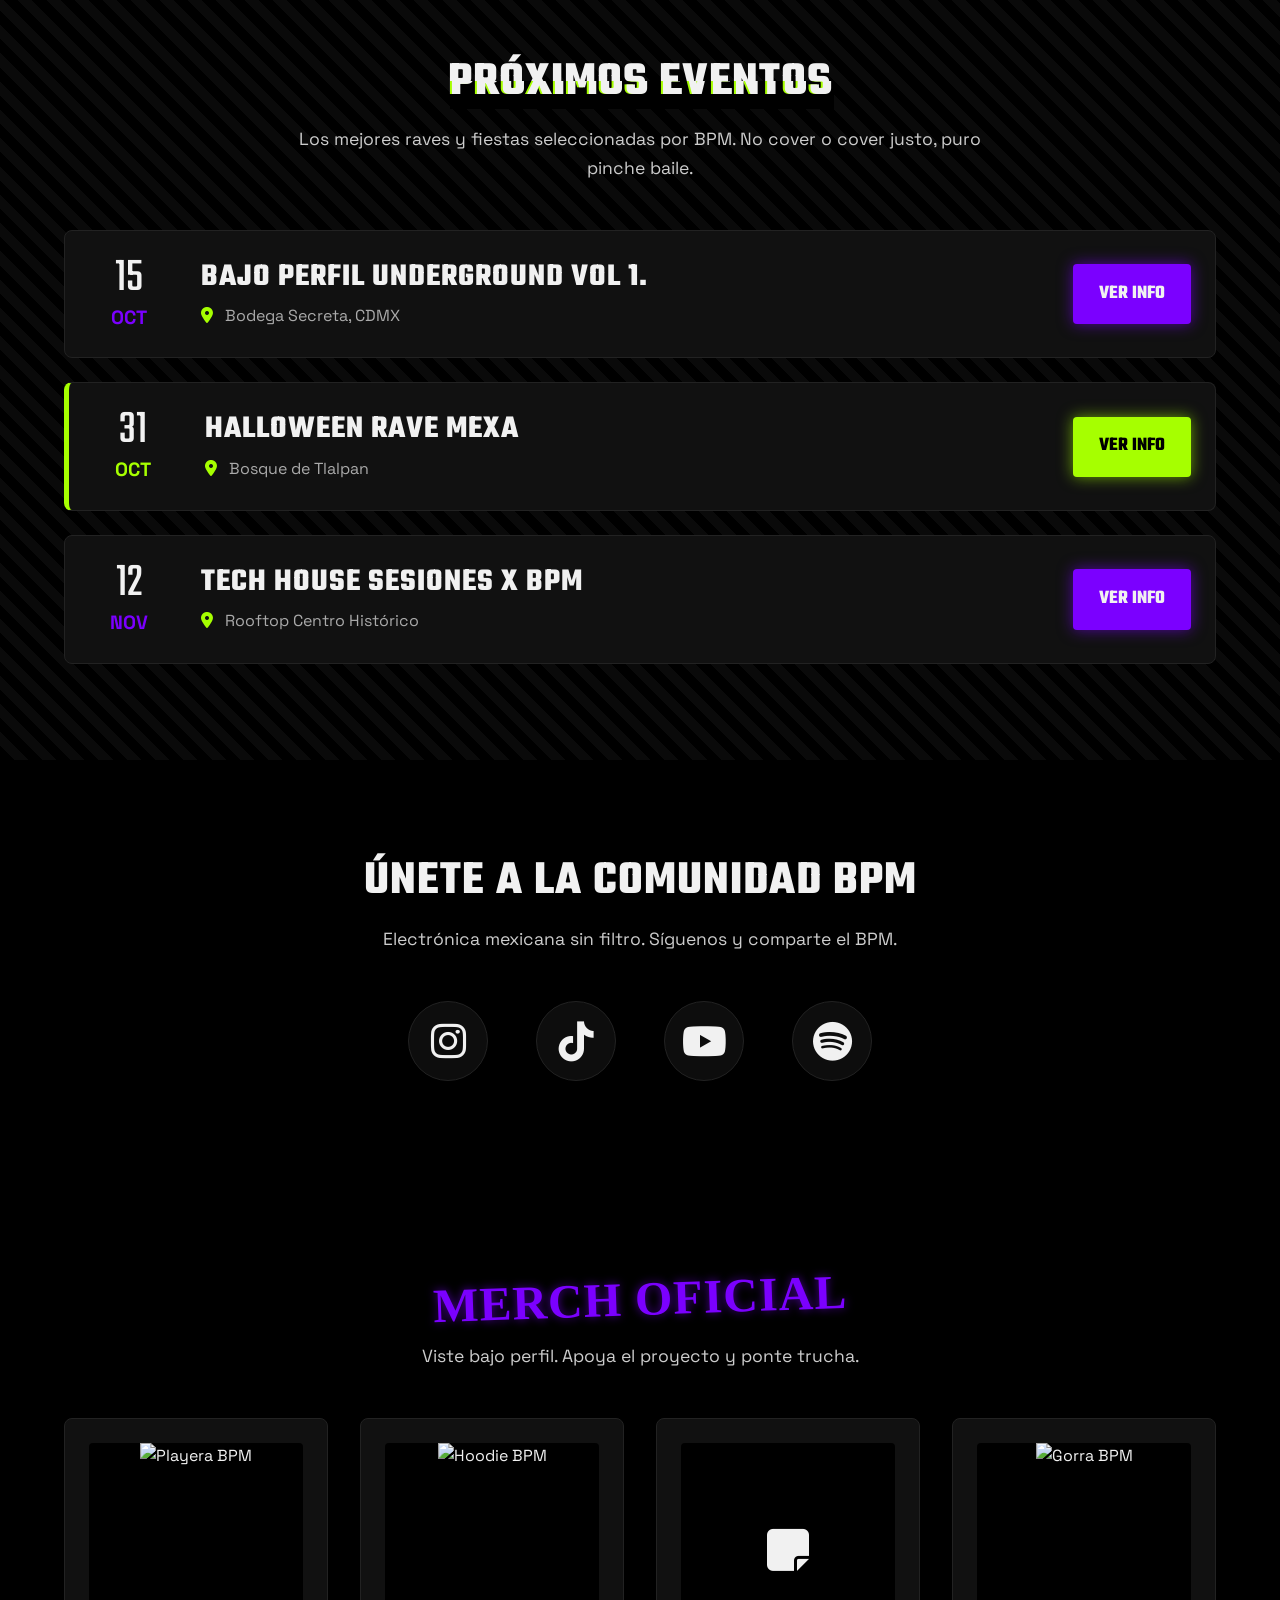
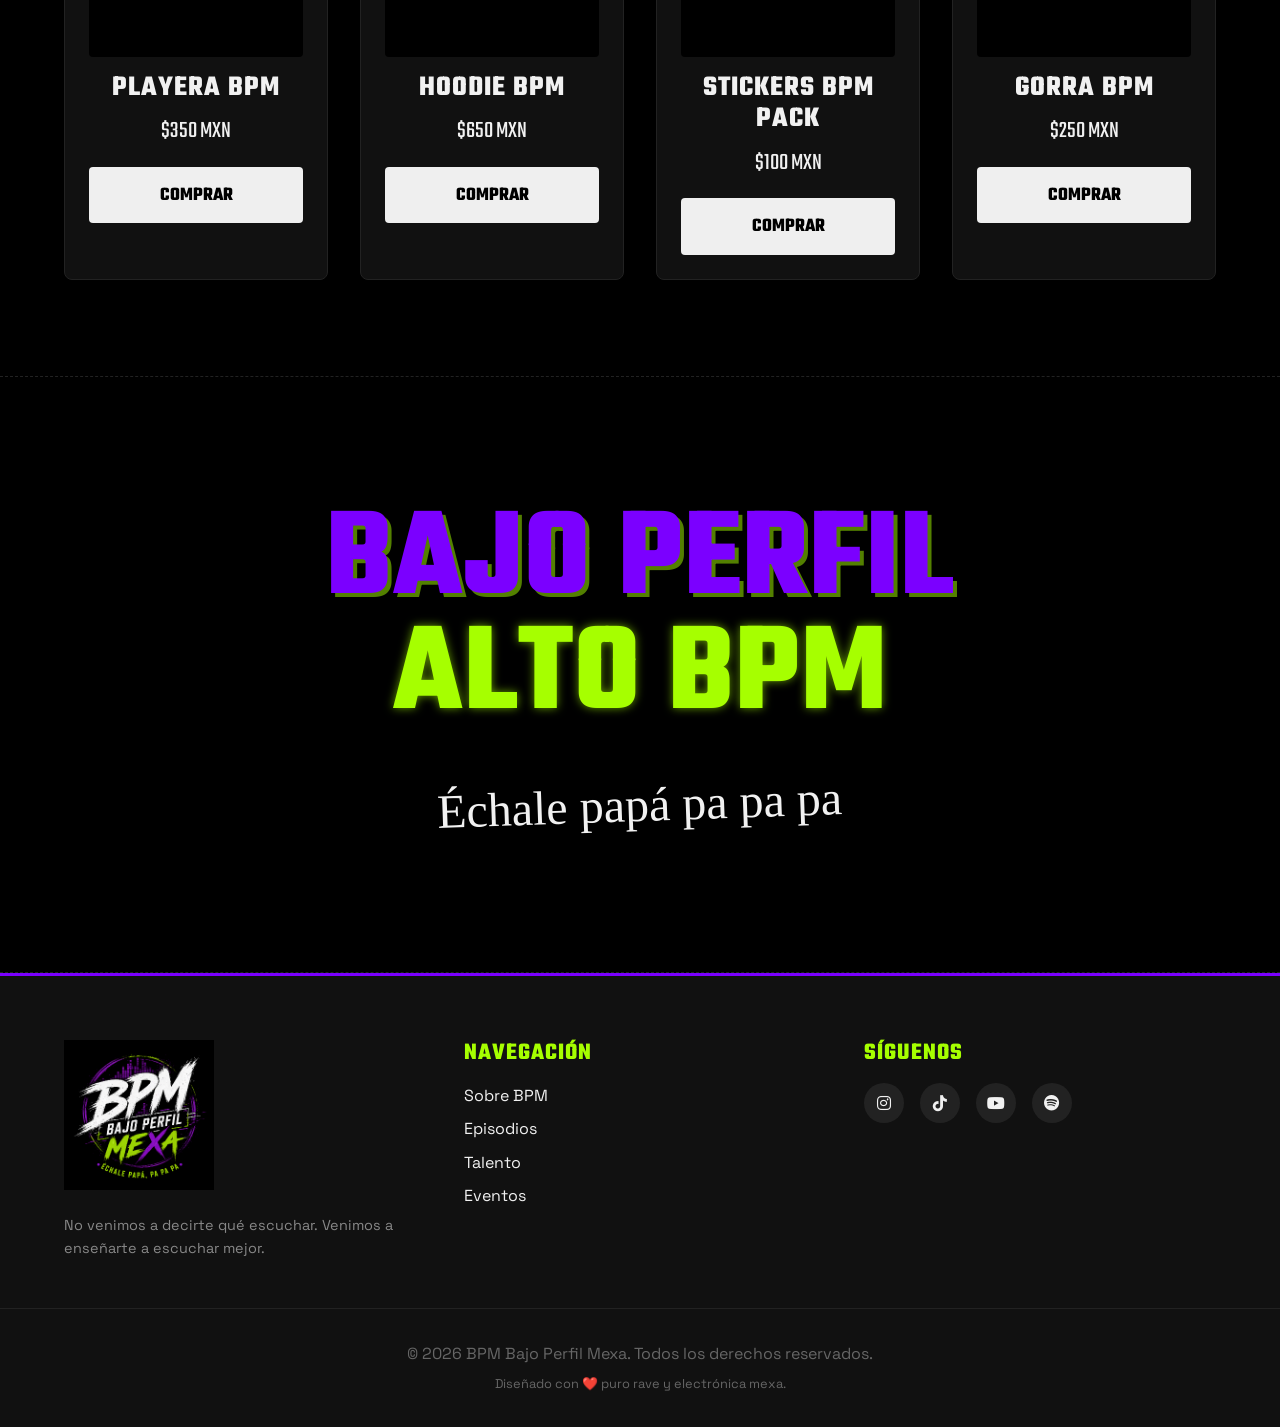
==== commit 7d397b31: "Add files via upload" ====
--- a/index.html
+++ b/index.html
@@ -1,25 +1,31 @@
 <!DOCTYPE html>
 <html lang="es">
+
 <head>
     <meta charset="UTF-8">
     <meta name="viewport" content="width=device-width, initial-scale=1.0">
     <title>BPM Bajo Perfil Mexa - Podcast de Electrónica & Cultura Rave</title>
-    <meta name="description" content="Podcast dedicado a música electrónica mexicana, cultura rave, talento underground, eventos y orientación para nuevas generaciones.">
+    <meta name="description"
+        content="Podcast dedicado a música electrónica mexicana, cultura rave, talento underground, eventos y orientación para nuevas generaciones.">
     <!-- Google Fonts -->
     <link rel="preconnect" href="https://fonts.googleapis.com">
     <link rel="preconnect" href="https://fonts.gstatic.com" crossorigin>
-    <link href="https://fonts.googleapis.com/css2?family=Permanent+Marker&family=Space+Grotesk:wght@300;400;600;700&family=Teko:wght@500;700&display=swap" rel="stylesheet">
+    <link
+        href="https://fonts.googleapis.com/css2?family=Permanent+Marker&family=Space+Grotesk:wght@300;400;600;700&family=Teko:wght@500;700&display=swap"
+        rel="stylesheet">
     <!-- Styles -->
     <link rel="stylesheet" href="./css/styles.css">
     <!-- FontAwesome for Icons -->
     <link rel="stylesheet" href="https://cdnjs.cloudflare.com/ajax/libs/font-awesome/6.4.0/css/all.min.css">
 </head>
+
 <body>
 
     <!-- Entrance Overlay (Option B) -->
     <div id="entrance-overlay" class="entrance-overlay">
         <div class="entrance-content text-center">
-            <img src="./Logo.png" alt="BPM Logo" style="max-width: 300px; margin-bottom: 2rem; filter: drop-shadow(0 0 20px rgba(123,0,255,0.6));">
+            <img src="./Logo.png" alt="BPM Logo"
+                style="max-width: 300px; margin-bottom: 2rem; filter: drop-shadow(0 0 20px rgba(123,0,255,0.6));">
             <h2 class="section-title text-neon-green mb-2">EL RAVE ESTÁ LISTO</h2>
             <p class="sub-quote graffiti-text mb-4">¿Entramos al under?</p>
             <button id="enter-btn" class="btn btn-primary neon-purple btn-enter mt-4 text-xl">
@@ -27,10 +33,10 @@
             </button>
         </div>
     </div>
-    
+
     <!-- Background Audio -->
     <audio id="bg-audio" loop preload="auto">
-        <source src="Corona_Encendida .mp3" type="audio/mpeg">
+        <source src=" .mp3" type="audio/mpeg">
         Tu navegador no soporta el elemento de audio.
     </audio>
 
@@ -61,13 +67,14 @@
             <div class="logo-container">
                 <img src="./Logo.png" alt="BPM Bajo Perfil Mexa Logo" class="main-logo drop-shadow-glow">
             </div>
-            
+
             <h1 class="hero-phrase graffiti-text">Échale papá pa pa pa</h1>
-            
+
             <p class="hero-subtext">
-                <span class="highlight-purple">Electrónica mexicana</span> • Cultura rave • Bajo perfil • <span class="highlight-green">Alto BPM</span>
+                <span class="highlight-purple">Electrónica mexicana</span> • Cultura rave • Bajo perfil • <span
+                    class="highlight-green">Alto BPM</span>
             </p>
-            
+
             <div class="hero-buttons">
                 <a href="#episode" class="btn btn-primary neon-purple">
                     <i class="fas fa-podcast"></i> Escuchar podcast
@@ -89,10 +96,12 @@
                 ¿Qué es BPM Bajo Perfil Mexa?
             </h2>
             <p class="section-description">
-                Podcast dedicado a la difusión de música electrónica, específicamente talento mexicano. Una guía con reseñas de eventos, amor por los beats, prevención para nuevas generaciones, un poco de farándula y, sobre todo, <span class="text-neon-green">comedia</span>.
+                Podcast dedicado a la difusión de música electrónica, específicamente talento mexicano. Una guía con
+                reseñas de eventos, amor por los beats, prevención para nuevas generaciones, un poco de farándula y,
+                sobre todo, <span class="text-neon-green">comedia</span>.
             </p>
         </div>
-        
+
         <div class="container about-grid">
             <div class="about-card hover-glow-purple">
                 <i class="fas fa-broadcast-tower card-icon"></i>
@@ -135,7 +144,8 @@
                         <h4 class="ep-number">EPISODIO #001</h4>
                         <h3 class="ep-guest">JaviVi González</h3>
                         <p class="ep-theme">El inicio del Bajo Perfil</p>
-                        <p class="ep-desc">Te contamos de qué trata el proyecto, la urgencia de guiar a nuevas generaciones y cómo la cultura rave ha evolucionado en México.</p>
+                        <p class="ep-desc">Te contamos de qué trata el proyecto, la urgencia de guiar a nuevas
+                            generaciones y cómo la cultura rave ha evolucionado en México.</p>
                         <div class="ep-actions">
                             <a href="#" class="btn btn-spotify"><i class="fab fa-spotify"></i> Spotify</a>
                             <a href="#" class="btn btn-youtube"><i class="fab fa-youtube"></i> YouTube</a>
@@ -143,7 +153,7 @@
                         </div>
                     </div>
                 </div>
-                
+
                 <!-- Episode List -->
                 <div class="episode-sidebar">
                     <h3 class="sidebar-title">Más episodios</h3>
@@ -173,42 +183,47 @@
     <!-- 4 TALENTO MEXA -->
     <section id="talent" class="talent-section scroll-reveal">
         <div class="container section-header">
-            <h2 class="section-title graffiti-text text-green">Talento Electrónico Mexicano</h2>
-            <p class="section-description">Apoyando y difundiendo a los productores y DJs que rompen la escena nacional e internacional.</p>
-        </div>
-        
+            <h2 class="section-title graffiti-text text-green">Talento Mexicano Recomendado</h2>
+            <p class="section-description">Apoyando y difundiendo a los productores y DJs que rompen la escena nacional
+                e internacional.</p>
+        </div>
+
         <div class="container talent-grid">
             <!-- Talent Cards -->
             <div class="talent-card">
-                <div class="talent-img" style="background-image: url('https://images.unsplash.com/photo-1514525253161-7a46d19cd819?w=600&h=600&fit=crop');"></div>
+                <div class="talent-img" style="background-image: url('./imagenes/Mysteryaffair.jpg');"></div>
                 <div class="talent-info">
-                    <h3 class="dj-name">DJ Mictlán</h3>
-                    <span class="dj-genre">Hard Techno</span>
-                    <button class="btn btn-icon neon-purple"><i class="fas fa-play"></i> Escuchar</button>
+                    <h3 class="dj-name">Mystery Affair</h3>
+                    <span class="dj-genre">Techno / Indie Dance</span>
+                    <a href="https://youtu.be/Q9P-VN9WEvw?si=DjXrAgWt2ojWQGP_" target="_blank"
+                        class="btn btn-primary btn-icon btn-listen neon-purple"><i class="fas fa-play"></i> Escuchar</a>
                 </div>
             </div>
             <div class="talent-card">
-                <div class="talent-img" style="background-image: url('https://images.unsplash.com/photo-1571266028243-3716f02d2d2e?w=600&h=600&fit=crop');"></div>
+                <div class="talent-img" style="background-image: url('./imagenes/Itzvan.jpeg');"></div>
                 <div class="talent-info">
-                    <h3 class="dj-name">La Bruja del Norte</h3>
-                    <span class="dj-genre">Psytrance</span>
-                    <button class="btn btn-icon neon-green"><i class="fas fa-play"></i> Escuchar</button>
+                    <h3 class="dj-name">Itzvan</h3>
+                    <span class="dj-genre">House / Techno</span>
+                    <a href="https://www.youtube.com/live/VkKFCCMjChI?si=rFX0IvF7Ap_Q4lRq" target="_blank"
+                        class="btn btn-primary btn-icon btn-listen neon-green"><i class="fas fa-play"></i> Escuchar</a>
                 </div>
             </div>
             <div class="talent-card">
-                <div class="talent-img" style="background-image: url('https://images.unsplash.com/photo-1598387181032-a310322ba5b5?w=600&h=600&fit=crop');"></div>
+                <div class="talent-img" style="background-image: url('./imagenes/Mapiu.jpeg');"></div>
                 <div class="talent-info">
-                    <h3 class="dj-name">Under Mex</h3>
-                    <span class="dj-genre">House / Tech House</span>
-                    <button class="btn btn-icon neon-purple"><i class="fas fa-play"></i> Escuchar</button>
+                    <h3 class="dj-name">Mapiu</h3>
+                    <span class="dj-genre">Electrónica</span>
+                    <a href="https://youtu.be/WYAqR8q0jRM?si=NrLLpIDc4FeFQ5Tw" target="_blank"
+                        class="btn btn-primary btn-icon btn-listen neon-purple"><i class="fas fa-play"></i> Escuchar</a>
                 </div>
             </div>
             <div class="talent-card">
-                <div class="talent-img" style="background-image: url('https://images.unsplash.com/photo-1520262454473-a1a82276a574?w=600&h=600&fit=crop');"></div>
+                <div class="talent-img" style="background-image: url('./imagenes/vanCourdet.jpeg');"></div>
                 <div class="talent-info">
-                    <h3 class="dj-name">JaviVi (Host & DJ)</h3>
+                    <h3 class="dj-name">Ivan Courdet</h3>
                     <span class="dj-genre">Multigenre Rave</span>
-                    <button class="btn btn-icon neon-green"><i class="fas fa-play"></i> Escuchar</button>
+                    <a href="https://youtu.be/_o-f9FDzoI8?si=CILQVH64n7vmLF3Z" target="_blank"
+                        class="btn btn-primary btn-icon btn-listen neon-green"><i class="fas fa-play"></i> Escuchar</a>
                 </div>
             </div>
         </div>
@@ -218,9 +233,10 @@
     <section id="events" class="events-section scroll-reveal">
         <div class="container section-header">
             <h2 class="section-title text-glitch" data-text="Próximos Eventos">Próximos Eventos</h2>
-            <p class="section-description">Los mejores raves y fiestas seleccionadas por BPM. No cover o cover justo, puro pinche baile.</p>
-        </div>
-        
+            <p class="section-description">Los mejores raves y fiestas seleccionadas por BPM. No cover o cover justo,
+                puro pinche baile.</p>
+        </div>
+
         <div class="container event-list">
             <div class="event-card flyer-style">
                 <div class="event-date">
@@ -233,7 +249,7 @@
                 </div>
                 <a href="#" class="btn btn-primary neon-purple">Ver Info</a>
             </div>
-            
+
             <div class="event-card flyer-style highlight-border">
                 <div class="event-date">
                     <span class="day">31</span>
@@ -245,7 +261,7 @@
                 </div>
                 <a href="#" class="btn btn-primary neon-green">Ver Info</a>
             </div>
-            
+
             <div class="event-card flyer-style">
                 <div class="event-date">
                     <span class="day">12</span>
@@ -266,7 +282,7 @@
         <div class="container text-center relative-z">
             <h2 class="section-title text-white">Únete a la comunidad BPM</h2>
             <p class="section-description text-white">Electrónica mexicana sin filtro. Síguenos y comparte el BPM.</p>
-            
+
             <div class="social-grid">
                 <a href="#" class="social-icon instagram hover-glow-purple">
                     <i class="fab fa-instagram"></i>
@@ -290,11 +306,12 @@
             <h2 class="section-title graffiti-text text-neon-purple">Merch Oficial</h2>
             <p class="section-description">Viste bajo perfil. Apoya el proyecto y ponte trucha.</p>
         </div>
-        
+
         <div class="container merch-grid">
             <div class="merch-card">
                 <div class="merch-img-container">
-                    <img src="https://images.unsplash.com/photo-1521572163474-6864f9cf17ab?w=400&h=400&fit=crop" alt="Playera BPM" class="merch-img">
+                    <img src="https://images.unsplash.com/photo-1521572163474-6864f9cf17ab?w=400&h=400&fit=crop"
+                        alt="Playera BPM" class="merch-img">
                 </div>
                 <h3>Playera BPM</h3>
                 <span class="price">$350 MXN</span>
@@ -302,7 +319,8 @@
             </div>
             <div class="merch-card">
                 <div class="merch-img-container">
-                    <img src="https://images.unsplash.com/photo-1556821840-3a63f95609a7?w=400&h=400&fit=crop" alt="Hoodie BPM" class="merch-img">
+                    <img src="https://images.unsplash.com/photo-1556821840-3a63f95609a7?w=400&h=400&fit=crop"
+                        alt="Hoodie BPM" class="merch-img">
                 </div>
                 <h3>Hoodie BPM</h3>
                 <span class="price">$650 MXN</span>
@@ -320,7 +338,8 @@
             </div>
             <div class="merch-card">
                 <div class="merch-img-container">
-                    <img src="https://images.unsplash.com/photo-1588850561407-ed78c282e89b?w=400&h=400&fit=crop" alt="Gorra BPM" class="merch-img">
+                    <img src="https://images.unsplash.com/photo-1588850561407-ed78c282e89b?w=400&h=400&fit=crop"
+                        alt="Gorra BPM" class="merch-img">
                 </div>
                 <h3>Gorra BPM</h3>
                 <span class="price">$250 MXN</span>
@@ -332,7 +351,8 @@
     <!-- 8 SECCIÓN FRASE -->
     <section class="quote-section fullscreen-fluid flex-center text-center">
         <div class="quote-content scroll-reveal">
-            <h2 class="giant-text glitch-text-base text-neon-purple">BAJO PERFIL<br><span class="text-neon-green">ALTO BPM</span></h2>
+            <h2 class="giant-text glitch-text-base text-neon-purple">BAJO PERFIL<br><span class="text-neon-green">ALTO
+                    BPM</span></h2>
             <p class="sub-quote graffiti-text mt-4">Échale papá pa pa pa</p>
         </div>
     </section>
@@ -371,4 +391,5 @@
 
     <script src="./js/main.js"></script>
 </body>
-</html>
+
+</html>
--- a/css/styles.css
+++ b/css/styles.css
@@ -0,0 +1,864 @@
+/* =========================================
+   BPM Bajo Perfil Mexa - Stylesheet
+   ========================================= */
+
+/* --- CSS Variables --- */
+:root {
+  /* Core Colors */
+  --color-black: #000000;
+  --color-dark-gray: #111111;
+  --color-gray: #222222;
+  --color-purple: #7B00FF;
+  --color-purple-glow: rgba(123, 0, 255, 0.6);
+  --color-green: #A6FF00;
+  --color-green-glow: rgba(166, 255, 0, 0.6);
+  --color-white: #F1F1F1;
+  --color-transparent-dark: rgba(0, 0, 0, 0.8);
+  
+  /* Fonts */
+  --font-body: 'Space Grotesk', sans-serif;
+  --font-headings: 'Teko', sans-serif;
+  --font-graffiti: 'Permanent Marker', cursive;
+  
+  /* Transitions & FX */
+  --transition-fast: 0.2s ease-in-out;
+  --transition-smooth: 0.4s ease;
+}
+
+/* --- Reset & Global --- */
+* {
+  margin: 0;
+  padding: 0;
+  box-sizing: border-box;
+}
+
+html {
+  scroll-behavior: smooth;
+  background-color: var(--color-black);
+  color: var(--color-white);
+  font-family: var(--font-body);
+  font-size: 16px;
+  line-height: 1.6;
+}
+
+body {
+  overflow-x: hidden;
+  position: relative;
+}
+
+::selection {
+  background-color: var(--color-green);
+  color: var(--color-black);
+}
+
+/* --- Background Noise & Textures --- */
+.noise-overlay {
+  position: fixed;
+  top: 0;
+  left: 0;
+  width: 100vw;
+  height: 100vh;
+  pointer-events: none;
+  z-index: 9998;
+  opacity: 0.05;
+  background-image: url('data:image/svg+xml,%3Csvg viewBox="0 0 200 200" xmlns="http://www.w3.org/2000/svg"%3E%3Cfilter id="noiseFilter"%3E%3CfeTurbulence type="fractalNoise" baseFrequency="0.65" numOctaves="3" stitchTiles="stitch"/%3E%3C/filter%3E%3Crect width="100%25" height="100%25" filter="url(%23noiseFilter)"/%3E%3C/svg%3E');
+}
+
+.scanlines {
+  position: fixed;
+  top: 0;
+  left: 0;
+  width: 100vw;
+  height: 100vh;
+  pointer-events: none;
+  z-index: 9999;
+  background: linear-gradient(rgba(18, 16, 16, 0) 50%, rgba(0, 0, 0, 0.2) 50%), linear-gradient(90deg, rgba(255, 0, 0, 0.06), rgba(0, 255, 0, 0.02), rgba(0, 0, 255, 0.06));
+  background-size: 100% 4px, 3px 100%;
+  opacity: 0.8;
+}
+
+/* --- Typography Utilities --- */
+.graffiti-text {
+  font-family: var(--font-graffiti);
+  transform: rotate(-2deg);
+  display: inline-block;
+}
+
+.text-neon-purple { color: var(--color-purple); text-shadow: 0 0 10px var(--color-purple-glow); }
+.text-neon-green { color: var(--color-green); text-shadow: 0 0 10px var(--color-green-glow); }
+.text-white { color: var(--color-white); }
+
+h1, h2, h3, h4, h5, h6 {
+  font-family: var(--font-headings);
+  font-weight: 700;
+  text-transform: uppercase;
+  line-height: 1.1;
+  letter-spacing: 1px;
+}
+
+/* --- Layout Utilities --- */
+.container {
+  width: 90%;
+  max-width: 1200px;
+  margin: 0 auto;
+}
+
+.section-header {
+  text-align: center;
+  margin-bottom: 3rem;
+}
+
+.section-title {
+  font-size: 3rem;
+  margin-bottom: 1rem;
+}
+
+.section-description {
+  font-size: 1.1rem;
+  max-width: 700px;
+  margin: 0 auto;
+  color: #ccc;
+}
+
+.flex-center {
+  display: flex;
+  justify-content: center;
+  align-items: center;
+}
+
+.mt-4 { margin-top: 2rem; }
+
+/* --- Navigation --- */
+.navbar {
+  position: fixed;
+  top: 0;
+  width: 100%;
+  background: transparent;
+  z-index: 1000;
+  padding: 1.5rem 0;
+  border-bottom: 1px solid transparent;
+  transition: background 0.4s ease, padding 0.4s ease, border-color 0.4s ease, backdrop-filter 0.4s ease;
+}
+
+.navbar.scrolled {
+  background: rgba(0, 0, 0, 0.9);
+  backdrop-filter: blur(10px);
+  padding: 1rem 0;
+  border-bottom: 1px solid var(--color-gray);
+}
+
+.nav-content {
+  width: 90%;
+  max-width: 1200px;
+  margin: 0 auto;
+  display: flex;
+  justify-content: space-between;
+  align-items: center;
+}
+
+.nav-logo img {
+  height: 50px;
+  width: auto;
+}
+
+.nav-links {
+  list-style: none;
+  display: flex;
+  gap: 2rem;
+}
+
+.nav-links a {
+  color: var(--color-white);
+  text-decoration: none;
+  font-family: var(--font-headings);
+  font-size: 1.25rem;
+  transition: var(--transition-fast);
+  position: relative;
+}
+
+.nav-links a:hover {
+  color: var(--color-green);
+  text-shadow: 0 0 8px var(--color-green-glow);
+}
+
+.menu-btn {
+  display: none;
+  background: none;
+  border: none;
+  color: var(--color-white);
+  font-size: 1.5rem;
+  cursor: pointer;
+}
+
+/* --- Buttons --- */
+.btn {
+  display: inline-flex;
+  align-items: center;
+  justify-content: center;
+  gap: 0.5rem;
+  padding: 0.8rem 1.5rem;
+  font-family: var(--font-headings);
+  font-size: 1.2rem;
+  font-weight: 700;
+  text-transform: uppercase;
+  text-decoration: none;
+  cursor: pointer;
+  border-radius: 4px;
+  transition: var(--transition-fast);
+  border: 2px solid transparent;
+}
+
+.btn-primary.neon-purple {
+  background-color: var(--color-purple);
+  color: var(--color-white);
+  box-shadow: 0 0 15px var(--color-purple-glow);
+}
+.btn-primary.neon-purple:hover {
+  background-color: #9222ff;
+  box-shadow: 0 0 25px var(--color-purple);
+  transform: translateY(-2px);
+}
+
+.btn-primary.neon-green {
+  background-color: var(--color-green);
+  color: var(--color-black);
+  box-shadow: 0 0 15px var(--color-green-glow);
+}
+.btn-primary.neon-green:hover {
+  background-color: #baff22;
+  box-shadow: 0 0 25px var(--color-green);
+  transform: translateY(-2px);
+}
+
+.btn-outline.neon-green {
+  background: transparent;
+  border-color: var(--color-green);
+  color: var(--color-green);
+}
+.btn-outline.neon-green:hover {
+  background: var(--color-green);
+  color: var(--color-black);
+  box-shadow: 0 0 15px var(--color-green-glow);
+}
+
+.btn-outline.dirty-white {
+  background: transparent;
+  border-color: var(--color-white);
+  color: var(--color-white);
+}
+.btn-outline.dirty-white:hover {
+  background: var(--color-white);
+  color: var(--color-black);
+}
+
+.btn-spotify {
+  background: #1DB954;
+  color: #000;
+}
+.btn-youtube {
+  background: #FF0000;
+  color: #fff;
+}
+.btn-text {
+  background: transparent;
+  color: var(--color-white);
+  border: none;
+  text-decoration: underline;
+}
+
+.btn-icon {
+  padding: 0.5rem 1rem;
+  font-size: 1rem;
+}
+
+.btn-block {
+  width: 100%;
+}
+
+/* --- Sections General --- */
+section {
+  padding: 6rem 0;
+  position: relative;
+}
+
+/* --- 1 HERO --- */
+.hero-section {
+  min-height: 100vh;
+  display: flex;
+  align-items: center;
+  justify-content: center;
+  flex-direction: column;
+  background: radial-gradient(circle at center, var(--color-dark-gray) 0%, var(--color-black) 100%);
+  text-align: center;
+  padding-top: 6rem; /* offset nav */
+  padding-bottom: 5rem;
+  position: relative;
+  overflow: hidden;
+}
+
+.hero-content {
+  z-index: 2;
+  position: relative;
+}
+
+.logo-container {
+  margin-bottom: 2rem;
+}
+
+.main-logo {
+  max-width: 500px;
+  width: 90%;
+  height: auto;
+  display: inline-block;
+  transform-origin: center;
+  animation: float 6s ease-in-out infinite;
+}
+
+@keyframes float {
+  0% { transform: translateY(0px) rotate(0deg); filter: drop-shadow(0 0 30px rgba(123,0,255,0.4)) drop-shadow(0 0 10px rgba(166,255,0,0.3)); }
+  50% { transform: translateY(-15px) rotate(1deg); filter: drop-shadow(0 0 40px rgba(123,0,255,0.6)) drop-shadow(0 0 20px rgba(166,255,0,0.5)); }
+  100% { transform: translateY(0px) rotate(0deg); filter: drop-shadow(0 0 30px rgba(123,0,255,0.4)) drop-shadow(0 0 10px rgba(166,255,0,0.3)); }
+}
+
+.drop-shadow-glow {
+  /* controlled by animation float */
+}
+
+.hero-phrase {
+  font-size: 4rem;
+  color: var(--color-white);
+  margin-bottom: 1rem;
+}
+
+.hero-subtext {
+  font-size: 1.4rem;
+  font-weight: 300;
+  margin-bottom: 3rem;
+  letter-spacing: 2px;
+  text-transform: uppercase;
+}
+
+.highlight-purple { color: var(--color-purple); font-weight: 700;}
+.highlight-green { color: var(--color-green); font-weight: 700;}
+
+.hero-buttons {
+  display: flex;
+  gap: 1.5rem;
+  justify-content: center;
+  flex-wrap: wrap;
+}
+
+/* --- 2 SOBRE BPM --- */
+.about-section {
+  background-color: var(--color-black);
+  border-top: 2px dashed var(--color-gray);
+}
+
+.about-grid {
+  display: grid;
+  grid-template-columns: repeat(auto-fit, minmax(300px, 1fr));
+  gap: 2rem;
+}
+
+.about-card {
+  background: var(--color-dark-gray);
+  padding: 2.5rem 2rem;
+  border-radius: 8px;
+  text-align: center;
+  border: 1px solid var(--color-gray);
+  transition: var(--transition-smooth);
+  position: relative;
+  overflow: hidden;
+}
+
+.about-card::before {
+  content: '';
+  position: absolute;
+  top: 0; left: 0; right: 0; height: 3px;
+  background: var(--color-purple);
+  transform: scaleX(0);
+  transition: transform var(--transition-smooth);
+}
+.about-card:hover::before { transform: scaleX(1); }
+
+.card-icon {
+  font-size: 3rem;
+  margin-bottom: 1.5rem;
+  color: var(--color-white);
+  transition: var(--transition-fast);
+}
+
+.hover-glow-purple:hover {
+  border-color: var(--color-purple);
+  box-shadow: 0 10px 30px rgba(123,0,255,0.15);
+}
+.hover-glow-purple:hover .card-icon { color: var(--color-purple); text-shadow: 0 0 15px var(--color-purple-glow); }
+
+.hover-glow-green:hover {
+  border-color: var(--color-green);
+  box-shadow: 0 10px 30px rgba(166,255,0,0.15);
+}
+.hover-glow-green:hover .card-icon { color: var(--color-green); text-shadow: 0 0 15px var(--color-green-glow); }
+.hover-glow-green::before { background: var(--color-green); }
+
+/* --- 3 ÚLTIMO EPISODIO --- */
+.episode-section {
+  background: linear-gradient(135deg, var(--color-black) 0%, #1a0033 100%);
+}
+
+.episode-container {
+  display: flex;
+  flex-direction: column;
+  gap: 2rem;
+}
+
+@media (min-width: 1024px) {
+  .episode-container {
+    flex-direction: row;
+  }
+}
+
+.episode-main-card {
+  flex: 2;
+  background: var(--color-dark-gray);
+  border: 1px solid var(--color-purple);
+  border-radius: 12px;
+  overflow: hidden;
+  position: relative;
+  box-shadow: 0 0 20px rgba(123, 0, 255, 0.2);
+}
+
+.episode-badge {
+  position: absolute;
+  top: 1rem;
+  right: 1rem;
+  background: var(--color-green);
+  color: var(--color-black);
+  padding: 0.3rem 0.8rem;
+  font-family: var(--font-headings);
+  font-size: 1.2rem;
+  border-radius: 4px;
+  z-index: 10;
+  font-weight: bold;
+}
+
+.episode-visual {
+  height: 250px;
+  background: url('https://images.unsplash.com/photo-1598377706180-2a4b80267cdd?w=800&h=400&fit=crop') center/cover;
+  position: relative;
+}
+.visual-overlay {
+  position: absolute;
+  inset: 0;
+  background: linear-gradient(to bottom, transparent, var(--color-dark-gray));
+}
+
+.episode-info {
+  padding: 2rem;
+}
+
+.ep-number { color: var(--color-green); font-size: 1.2rem; }
+.ep-guest { font-size: 2.5rem; margin-bottom: 0.5rem; }
+.ep-theme { font-size: 1.5rem; color: var(--color-purple); font-family: var(--font-headings); margin-bottom: 1rem; }
+.ep-desc { color: #aaa; margin-bottom: 1.5rem; }
+.ep-actions { display: flex; gap: 1rem; flex-wrap: wrap; }
+
+.episode-sidebar {
+  flex: 1;
+  background: var(--color-dark-gray);
+  border-radius: 12px;
+  padding: 1.5rem;
+  border: 1px solid var(--color-gray);
+}
+
+.sidebar-title {
+  font-size: 2rem;
+  margin-bottom: 1.5rem;
+  border-bottom: 1px solid var(--color-gray);
+  padding-bottom: 0.5rem;
+}
+
+.ep-list {
+  list-style: none;
+  display: flex;
+  flex-direction: column;
+  gap: 1rem;
+}
+
+.ep-item {
+  display: flex;
+  align-items: center;
+  padding: 1rem;
+  background: rgba(255,255,255,0.02);
+  border-radius: 8px;
+  transition: var(--transition-fast);
+  cursor: pointer;
+  border: 1px solid transparent;
+}
+
+.ep-item:hover {
+  background: rgba(166,255,0,0.1);
+  border-color: var(--color-green);
+}
+
+.ep-thumb {
+  width: 50px;
+  height: 50px;
+  background: var(--color-gray);
+  border-radius: 4px;
+  margin-right: 1rem;
+  background: url('https://images.unsplash.com/photo-1614680376593-902f74cf0d41?w=100&h=100&fit=crop') center/cover;
+}
+
+.ep-meta h5 { font-size: 1.2rem; margin-bottom: 0.2rem; }
+.ep-meta span { font-size: 0.9rem; color: #888; font-family: var(--font-body); }
+.play-icon { margin-left: auto; color: var(--color-white); }
+.ep-item:hover .play-icon { color: var(--color-green); }
+
+.ep-item.locked { opacity: 0.5; cursor: not-allowed; }
+.ep-item.locked:hover { background: rgba(255,255,255,0.02); border-color: transparent;}
+
+/* --- 4 TALENTO MEXA --- */
+.talent-section {
+  background: var(--color-black);
+}
+
+.talent-grid {
+  display: grid;
+  grid-template-columns: repeat(auto-fill, minmax(250px, 1fr));
+  gap: 2rem;
+}
+
+.talent-card {
+  position: relative;
+  border-radius: 8px;
+  overflow: hidden;
+  group: hover;
+  border: 1px solid var(--color-gray);
+  transition: transform var(--transition-smooth);
+}
+
+.talent-card:hover {
+  transform: translateY(-10px);
+}
+
+.talent-img {
+  height: 300px;
+  background-size: cover;
+  background-position: center;
+  filter: grayscale(100%) contrast(120%);
+  transition: filter var(--transition-smooth);
+}
+
+.talent-card:hover .talent-img {
+  filter: grayscale(0%) contrast(120%);
+}
+
+.talent-info {
+  background: linear-gradient(to top, var(--color-black) 0%, transparent 100%);
+  position: absolute;
+  bottom: 0; width: 100%;
+  padding: 2rem 1.5rem 1.5rem;
+}
+
+.dj-name { font-size: 2rem; text-shadow: 2px 2px 0px var(--color-black); }
+.dj-genre { display: block; font-size: 0.9rem; color: var(--color-green); margin-bottom: 1rem; text-transform: uppercase; letter-spacing: 1px; font-weight: bold;}
+
+/* --- 5 EVENTOS --- */
+.events-section {
+  background: repeating-linear-gradient(45deg, var(--color-black), var(--color-black) 10px, #0a0a0a 10px, #0a0a0a 20px);
+}
+
+.event-list {
+  display: flex;
+  flex-direction: column;
+  gap: 1.5rem;
+}
+
+.event-card {
+  display: flex;
+  align-items: center;
+  flex-wrap: wrap; /* for mobile */
+  background: var(--color-dark-gray);
+  padding: 1.5rem;
+  border: 1px solid var(--color-gray);
+  border-radius: 8px;
+  gap: 2rem;
+  transition: var(--transition-fast);
+}
+
+.event-card:hover { border-color: var(--color-purple); box-shadow: 0 0 20px rgba(123,0,255,0.2); }
+
+.event-card.highlight-border { border-left: 5px solid var(--color-green); }
+
+.event-date {
+  text-align: center;
+  min-width: 80px;
+}
+.event-date .day { display: block; font-size: 3rem; font-family: var(--font-headings); line-height: 1; color: var(--color-white); }
+.event-date .month { font-size: 1.2rem; color: var(--color-purple); font-weight: bold; }
+.highlight-border .event-date .month { color: var(--color-green); }
+
+.event-details { flex-grow: 1; }
+.event-details h3 { font-size: 2rem; margin-bottom: 0.5rem; }
+.event-details p { color: #aaa; }
+.event-details i { color: var(--color-green); margin-right: 0.5rem; }
+
+/* --- 6 COMUNIDAD BPM --- */
+.community-section {
+  background: url('https://images.unsplash.com/photo-1574347716301-44330fd0b2a3?w=1600&h=800&fit=crop') center/cover no-repeat;
+  position: relative;
+  background-attachment: fixed; /* Parallax */
+}
+
+.section-bg-overlay {
+  position: absolute; inset: 0;
+  background: rgba(0, 0, 0, 0.85);
+}
+
+.relative-z { position: relative; z-index: 2; }
+.text-center { text-align: center; }
+
+.social-grid {
+  display: flex;
+  justify-content: center;
+  gap: 3rem;
+  margin-top: 3rem;
+  flex-wrap: wrap;
+}
+
+.social-icon {
+  display: flex;
+  align-items: center;
+  justify-content: center;
+  width: 80px; height: 80px;
+  border-radius: 50%;
+  background: rgba(255,255,255,0.05);
+  font-size: 2.5rem;
+  color: var(--color-white);
+  text-decoration: none;
+  border: 1px solid var(--color-gray);
+  transition: all var(--transition-smooth);
+}
+
+.social-icon:hover {
+  transform: translateY(-10px) scale(1.1);
+  background: var(--color-dark-gray);
+}
+
+/* --- 7 MERCH --- */
+.merch-section { background: var(--color-black); }
+
+.merch-grid {
+  display: grid;
+  grid-template-columns: repeat(auto-fill, minmax(220px, 1fr));
+  gap: 2rem;
+}
+
+.merch-card {
+  background: var(--color-dark-gray);
+  padding: 1.5rem;
+  border-radius: 8px;
+  text-align: center;
+  border: 1px solid var(--color-gray);
+}
+
+.merch-img-container {
+  width: 100%;
+  aspect-ratio: 1/1;
+  overflow: hidden;
+  margin-bottom: 1rem;
+  background: var(--color-black);
+  border-radius: 4px;
+}
+
+.merch-img {
+  width: 100%;
+  height: 100%;
+  object-fit: cover;
+  transition: transform 0.5s ease;
+}
+.merch-card:hover .merch-img { transform: scale(1.1); }
+
+.merch-card h3 { font-size: 1.8rem; margin-bottom: 0.5rem; }
+.price { display: block; font-size: 1.5rem; color: var(--color-white); font-family: var(--font-headings); margin-bottom: 1rem; }
+
+/* --- 8 QUOTE SEC --- */
+.quote-section {
+  padding: 8rem 0;
+  background: var(--color-black);
+  border-top: 1px dashed var(--color-gray);
+  border-bottom: 1px dashed var(--color-gray);
+}
+
+.giant-text {
+  font-size: clamp(4rem, 10vw, 8rem);
+  line-height: 0.9;
+  text-shadow: 4px 4px 0px rgba(166,255,0,0.5);
+}
+
+.sub-quote {
+  font-size: clamp(1.5rem, 4vw, 3rem);
+  color: var(--color-white);
+}
+
+/* --- 9 FOOTER --- */
+.footer {
+  background: var(--color-dark-gray);
+  padding: 4rem 0 2rem;
+  border-top: 3px solid var(--color-purple);
+}
+
+.footer-content {
+  display: grid;
+  grid-template-columns: repeat(auto-fit, minmax(200px, 1fr));
+  gap: 3rem;
+  margin-bottom: 3rem;
+}
+
+.footer-logo img {
+  max-width: 150px;
+  margin-bottom: 1rem;
+}
+.footer-logo p { font-size: 0.9rem; color: #888; }
+
+.footer h4 { color: var(--color-green); font-size: 1.5rem; margin-bottom: 1rem; }
+
+.footer-links ul { list-style: none; }
+.footer-links li { margin-bottom: 0.5rem; }
+.footer-links a { color: var(--color-white); text-decoration: none; transition: color var(--transition-fast); }
+.footer-links a:hover { color: var(--color-purple); text-shadow: 0 0 5px var(--color-purple-glow);}
+
+.social-flex { display: flex; gap: 1rem; }
+.social-flex a {
+  display: flex; align-items: center; justify-content: center;
+  width: 40px; height: 40px; border-radius: 50%;
+  background: var(--color-gray); color: var(--color-white); text-decoration: none;
+  transition: background var(--transition-fast);
+}
+.social-flex a:hover { background: var(--color-green); color: var(--color-black); }
+
+.copyright { border-top: 1px solid var(--color-gray); padding-top: 2rem; color: #666; }
+.small-text { font-size: 0.8rem; margin-top: 0.5rem;}
+
+/* --- Animaciones (JS Classes & Keyframes) --- */
+
+.fade-in-up {
+  animation: fadeInUp 1s ease forwards;
+}
+
+@keyframes fadeInUp {
+  from { opacity: 0; transform: translateY(30px); }
+  to { opacity: 1; transform: translateY(0); }
+}
+
+/* GLITCH EFFECT */
+.text-glitch {
+  position: relative;
+  display: inline-block;
+}
+.text-glitch::before, .text-glitch::after {
+  content: attr(data-text);
+  position: absolute;
+  top: 0;
+  left: 0;
+  width: 100%;
+  height: 100%;
+  background: var(--color-black);
+}
+
+.text-glitch::before {
+  left: 2px;
+  text-shadow: -2px 0 var(--color-green);
+  clip: rect(24px, 550px, 90px, 0);
+  animation: glitch-anim 3s infinite linear alternate-reverse;
+}
+
+.text-glitch::after {
+  left: -2px;
+  text-shadow: -2px 0 var(--color-purple);
+  clip: rect(85px, 550px, 140px, 0);
+  animation: glitch-anim 2.5s infinite linear alternate-reverse;
+}
+
+@keyframes glitch-anim {
+  0% { clip: rect(10px, 9999px, 86px, 0); }
+  5% { clip: rect(61px, 9999px, 20px, 0); }
+  10% { clip: rect(4px, 9999px, 84px, 0); }
+  15% { clip: rect(98px, 9999px, 32px, 0); }
+  20% { clip: rect(25px, 9999px, 56px, 0); }
+  25% { clip: rect(78px, 9999px, 92px, 0); }
+  30% { clip: rect(15px, 9999px, 49px, 0); }
+  35% { clip: rect(41px, 9999px, 12px, 0); }
+  40% { clip: rect(86px, 9999px, 73px, 0); }
+  45% { clip: rect(2px, 9999px, 99px, 0); }
+  50% { clip: rect(54px, 9999px, 39px, 0); }
+  55% { clip: rect(14px, 9999px, 60px, 0); }
+  60% { clip: rect(90px, 9999px, 2px, 0); }
+  65% { clip: rect(31px, 9999px, 81px, 0); }
+  70% { clip: rect(72px, 9999px, 18px, 0); }
+  75% { clip: rect(27px, 9999px, 63px, 0); }
+  80% { clip: rect(65px, 9999px, 5px, 0); }
+  85% { clip: rect(49px, 9999px, 94px, 0); }
+  90% { clip: rect(8px, 9999px, 45px, 0); }
+  95% { clip: rect(99px, 9999px, 22px, 0); }
+  100% { clip: rect(38px, 9999px, 88px, 0); }
+}
+
+/* Scroll reveal utility */
+.scroll-reveal {
+  opacity: 0;
+  transform: translateY(40px);
+  transition: all 0.8s cubic-bezier(0.5, 0, 0, 1);
+}
+.scroll-reveal.visible {
+  opacity: 1;
+  transform: translateY(0);
+}
+
+/* --- ENTRANCE OVERLAY --- */
+body.no-scroll { overflow: hidden; }
+.entrance-overlay {
+  position: fixed;
+  inset: 0;
+  background: var(--color-black);
+  z-index: 100000;
+  display: flex;
+  align-items: center;
+  justify-content: center;
+  transition: opacity 1s ease, visibility 1s ease;
+}
+.entrance-overlay.hidden {
+  opacity: 0;
+  visibility: hidden;
+  pointer-events: none;
+}
+.entrance-content { text-align: center; }
+.mb-2 { margin-bottom: 0.5rem; }
+.mb-4 { margin-bottom: 2rem; }
+.text-xl { font-size: 1.5rem; padding: 1.2rem 3rem; }
+
+/* --- Media Queries --- */
+@media (max-width: 768px) {
+  .nav-links {
+    display: none;
+    position: absolute;
+    top: 100%;
+    left: 0;
+    width: 100%;
+    background: var(--color-black);
+    flex-direction: column;
+    padding: 2rem;
+    text-align: center;
+    border-bottom: 2px solid var(--color-purple);
+  }
+  .nav-links.active { display: flex; }
+  .menu-btn { display: block; }
+  
+  .hero-phrase { font-size: 3rem; }
+  .hero-subtext { font-size: 1rem; }
+  .section-title { font-size: 2.2rem; }
+  
+  .event-card { flex-direction: column; text-align: center; gap: 1rem;}
+  .event-card a { width: 100%; }
+}
